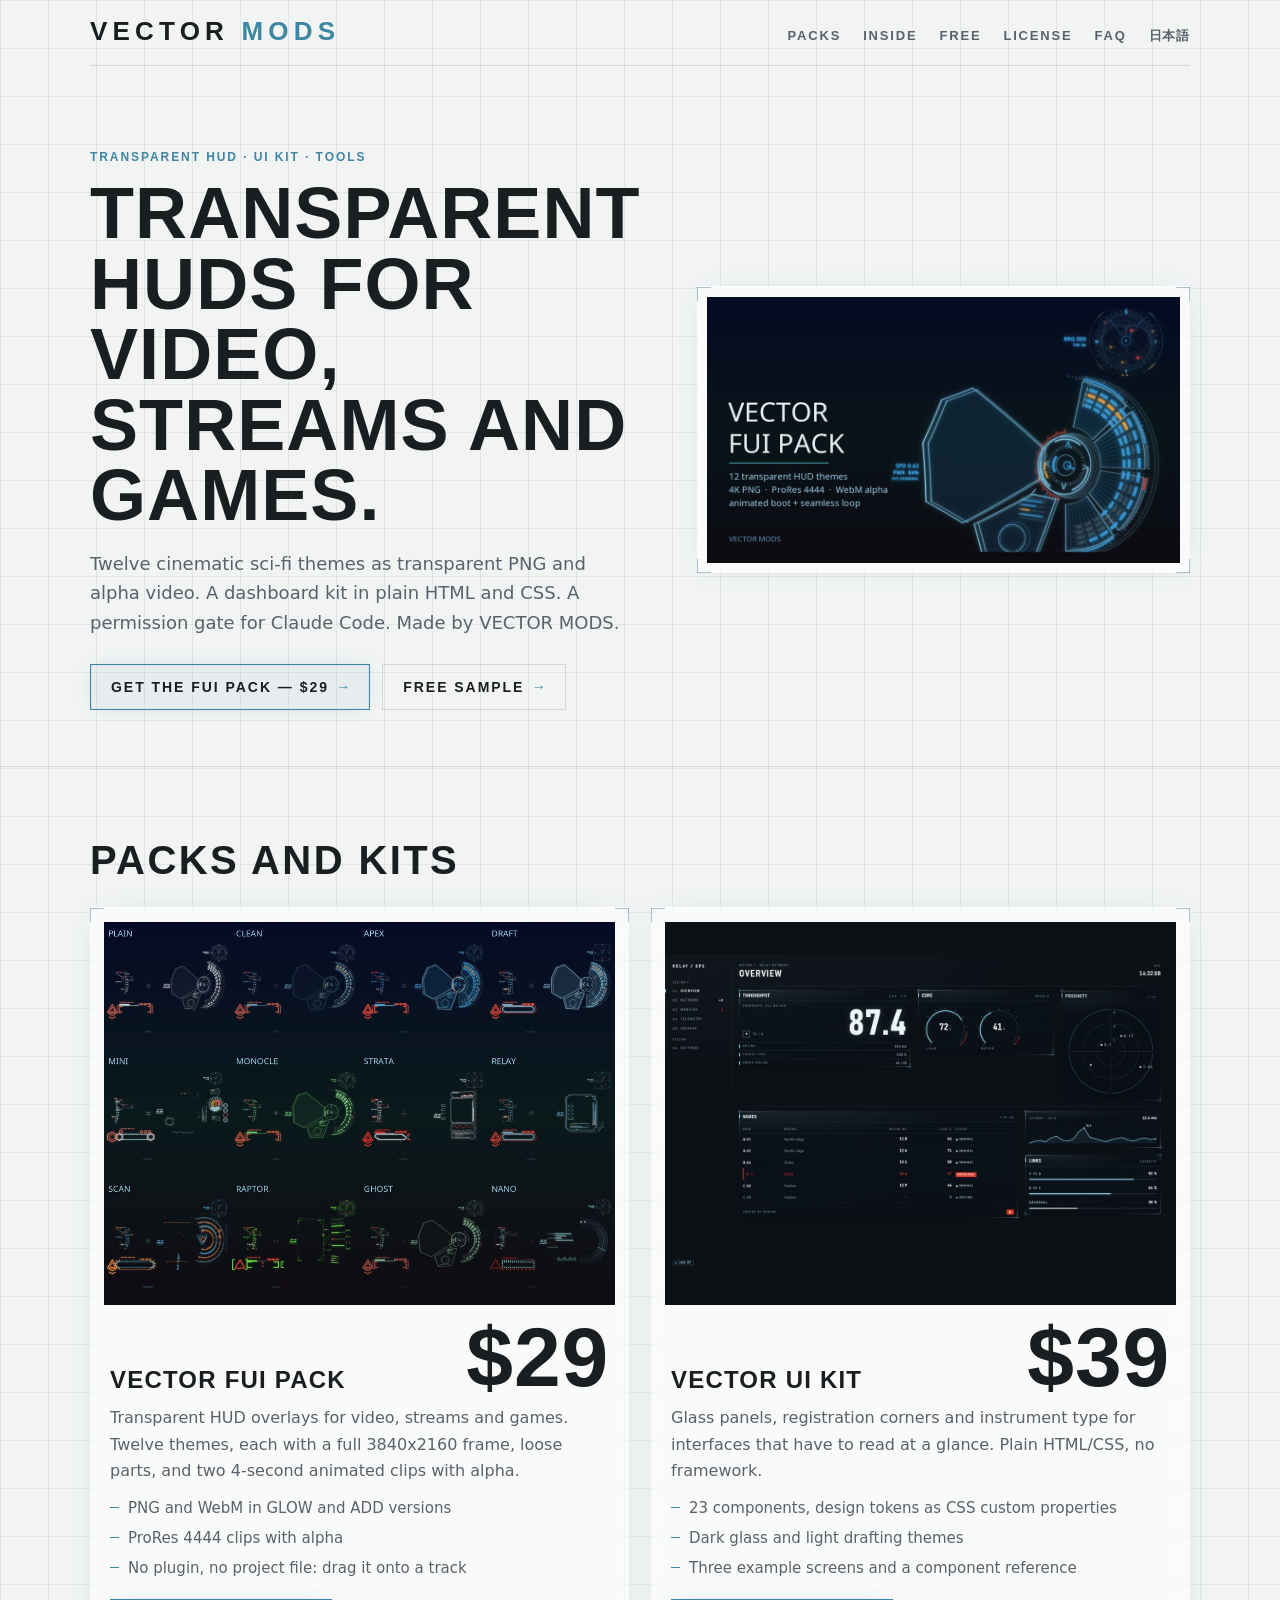
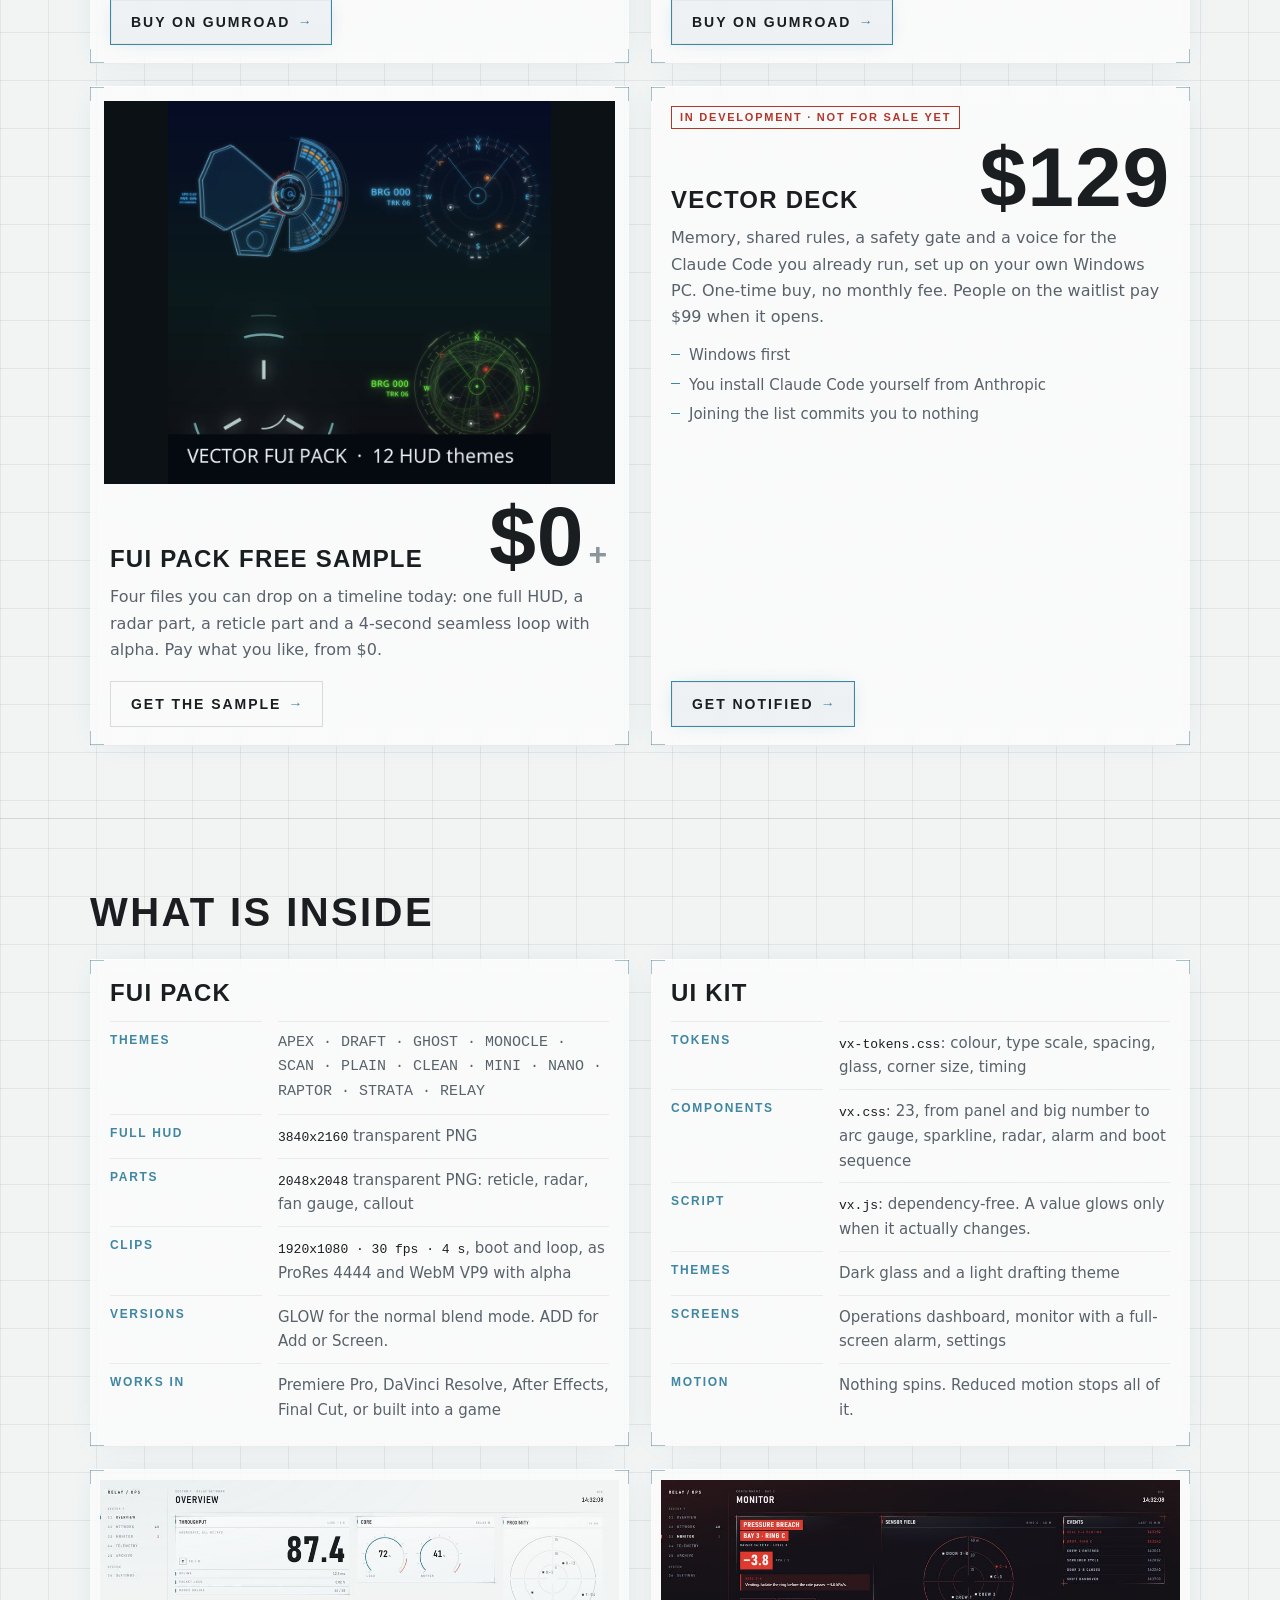
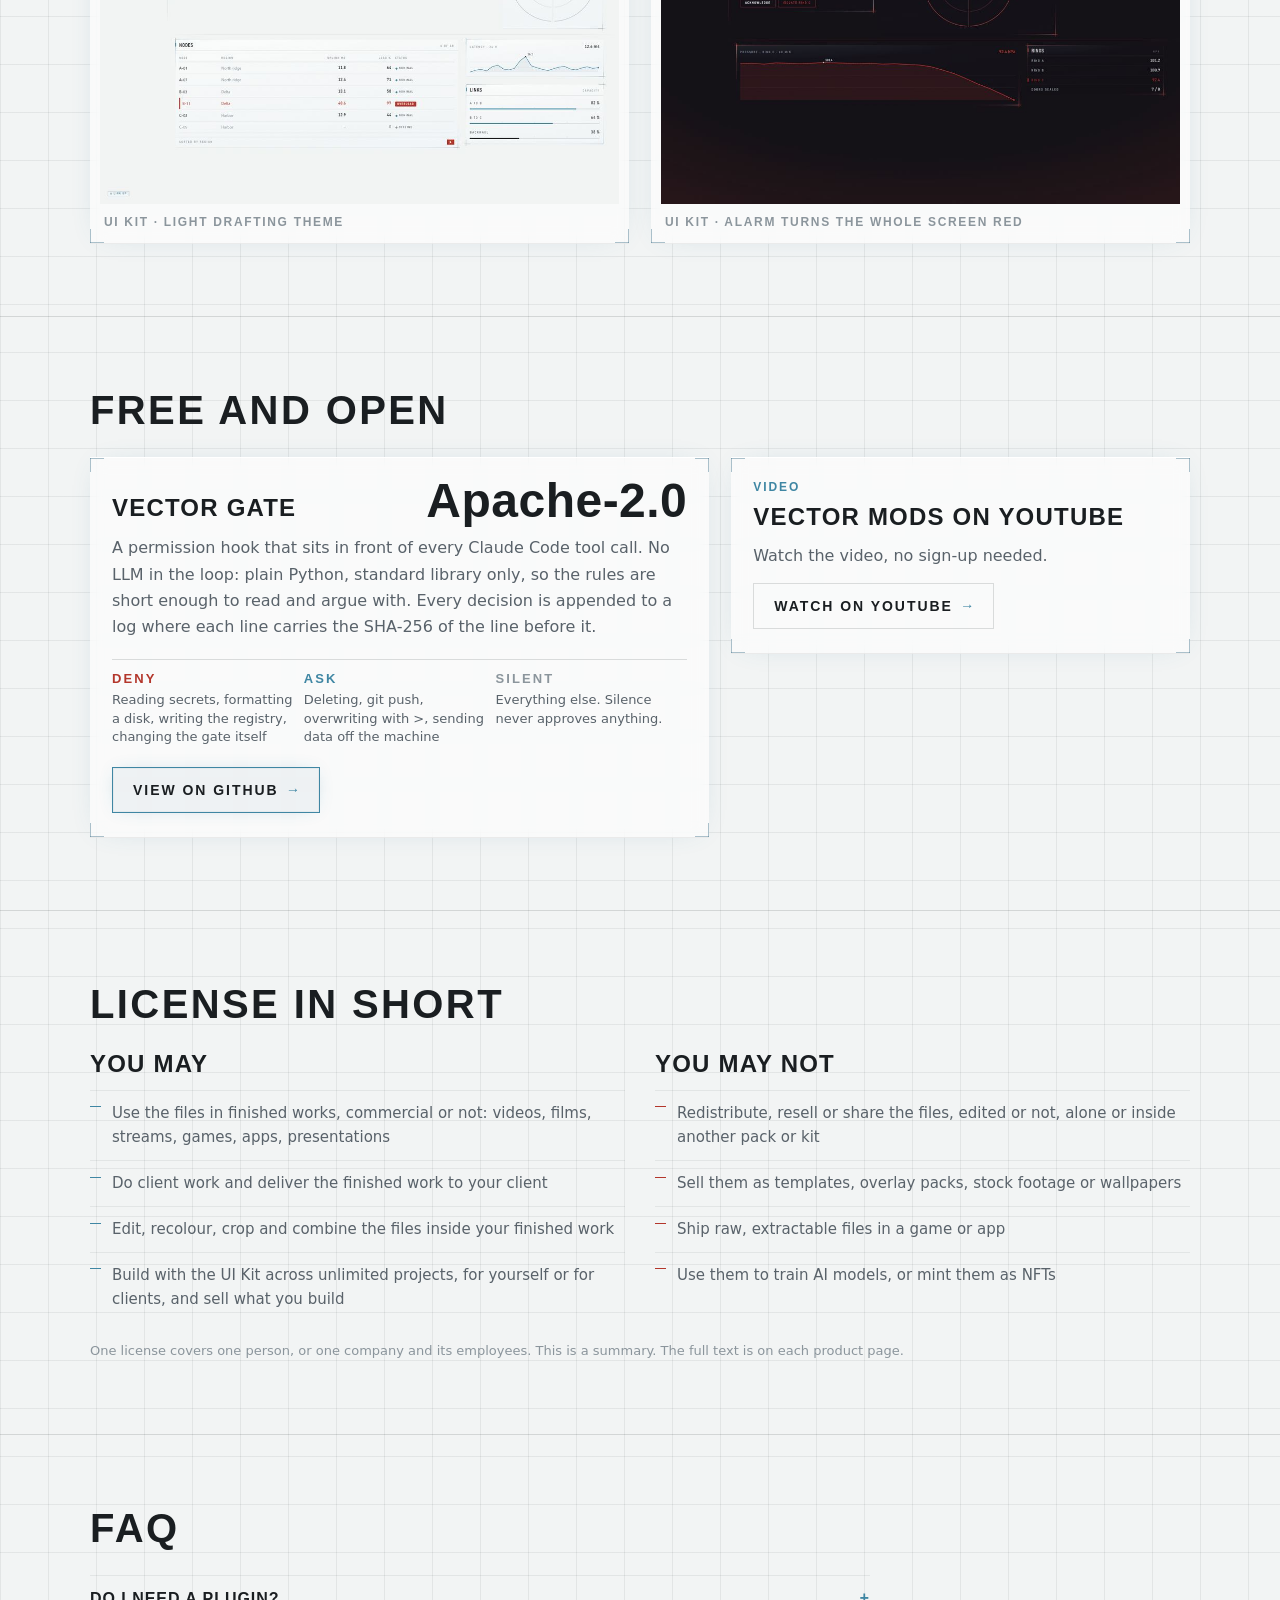
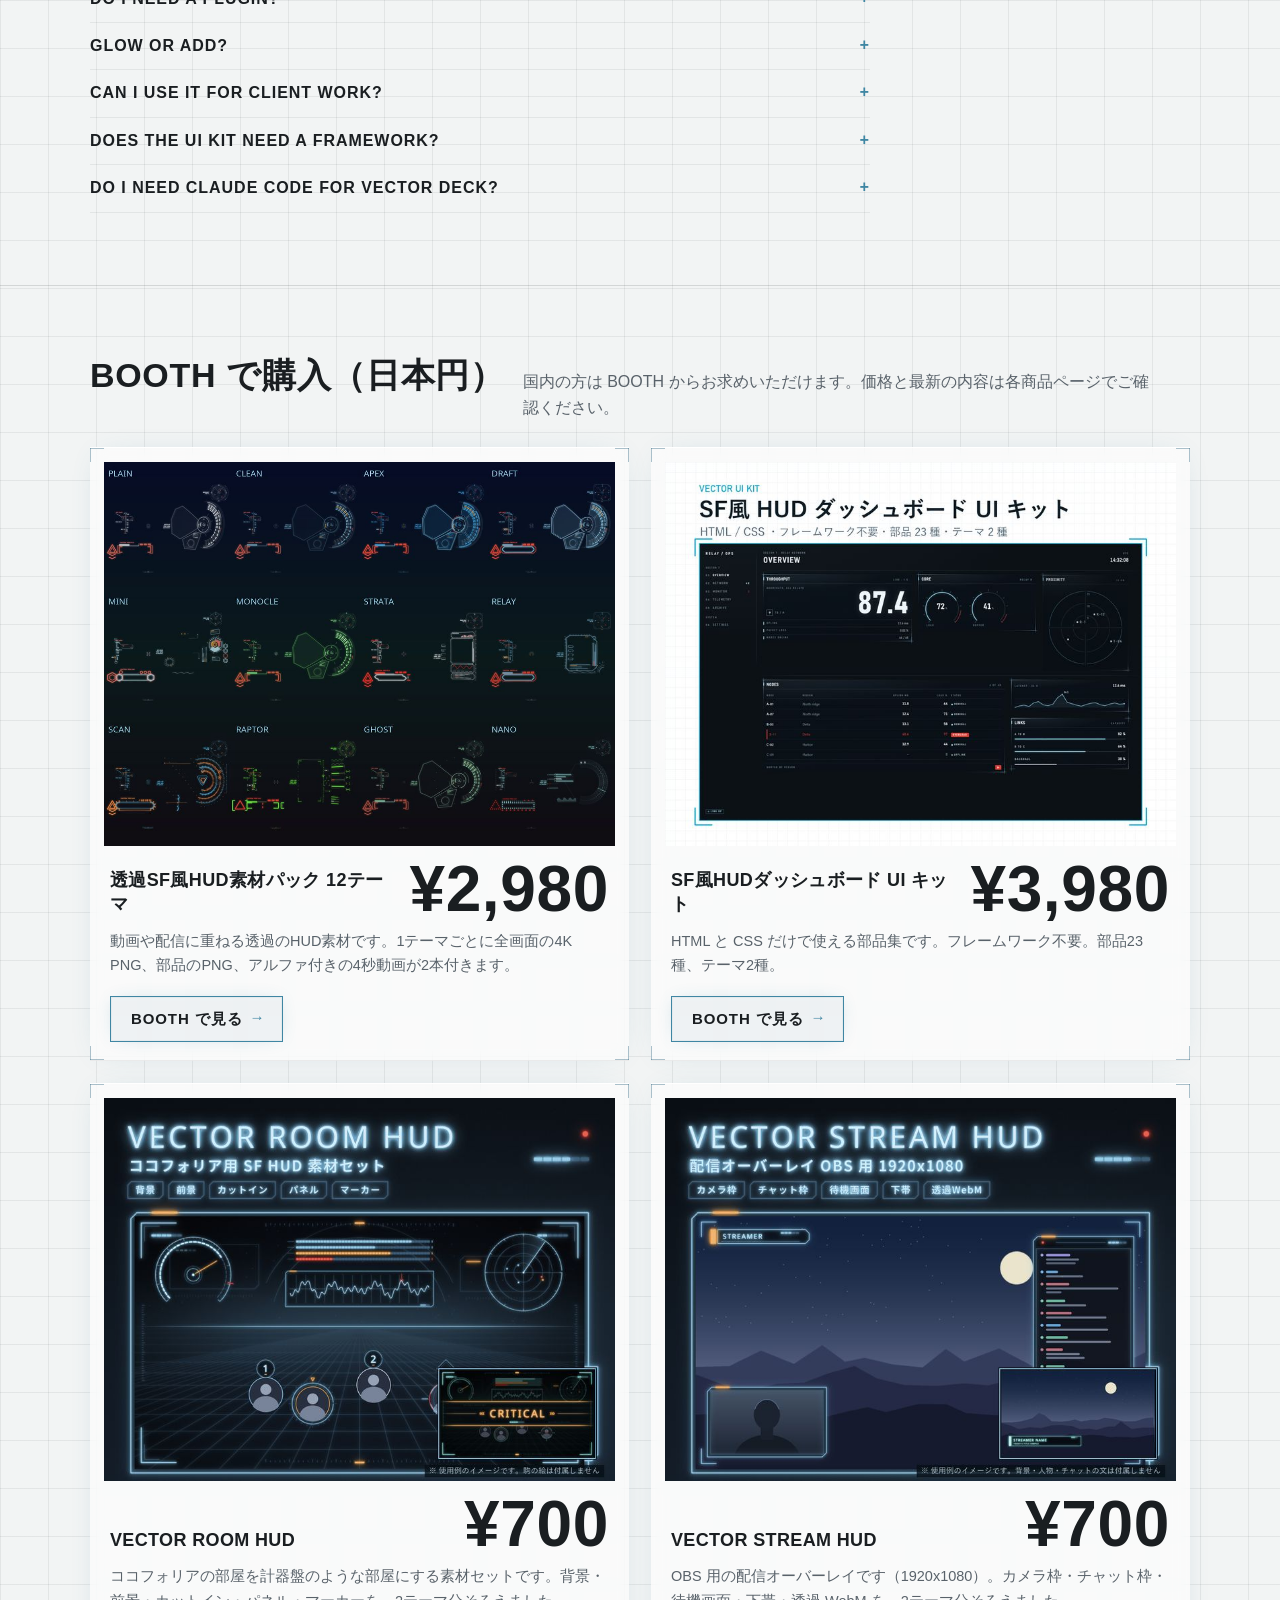
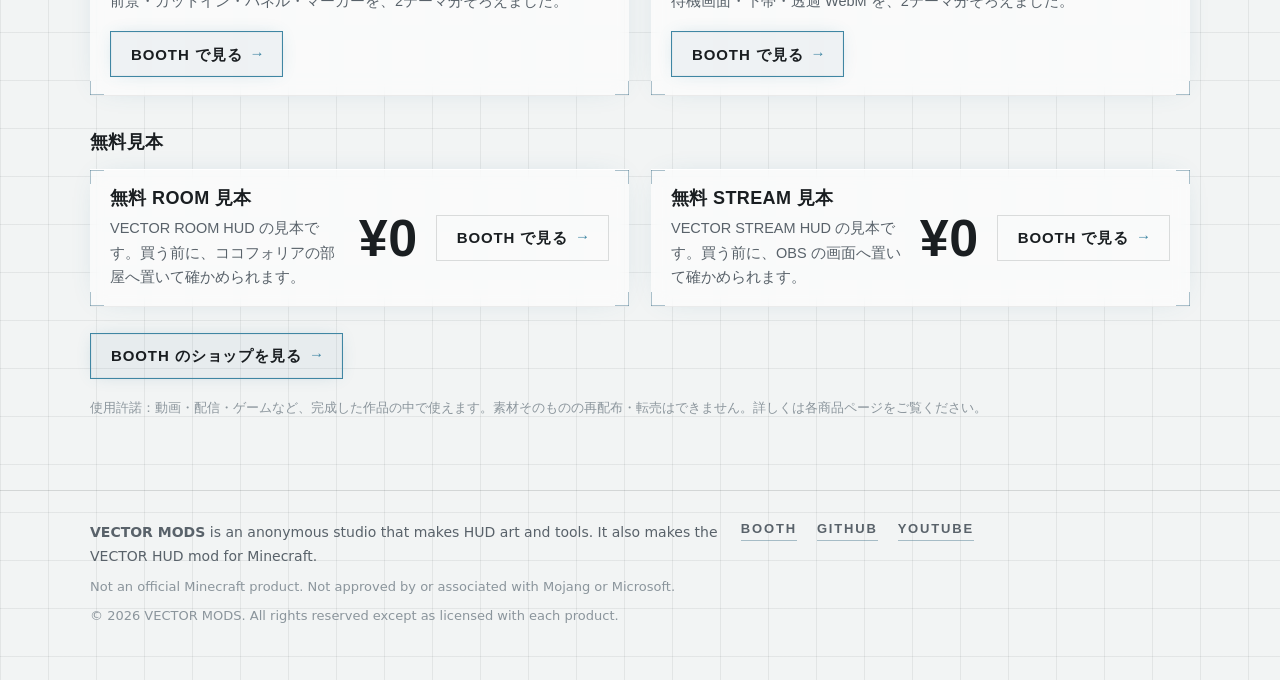
==== index.html @ 30f8699b "VECTOR store page" ====
<!doctype html>
<html lang="en">
<head>
<meta charset="utf-8">
<meta name="viewport" content="width=device-width, initial-scale=1">
<title>VECTOR MODS — Transparent HUD Packs, UI Kit, Claude Code Gate</title>
<meta name="description" content="Transparent sci-fi HUD overlays (4K PNG, alpha video), a plain HTML/CSS UI kit and a free permission gate for Claude Code. By VECTOR MODS.">
<link rel="canonical" href="https://tomnexttech.github.io/vector-store/">
<meta name="robots" content="index,follow,max-image-preview:large">
<meta name="color-scheme" content="light dark">
<meta name="theme-color" content="#f2f4f4" media="(prefers-color-scheme: light)">
<meta name="theme-color" content="#0c1116" media="(prefers-color-scheme: dark)">

<link rel="icon" href="favicon.svg" type="image/svg+xml">
<link rel="icon" href="favicon.ico" sizes="48x48">
<link rel="icon" href="assets/favicon-32.png" type="image/png" sizes="32x32">
<link rel="apple-touch-icon" href="assets/apple-touch-icon.png">

<meta property="og:type" content="website">
<meta property="og:site_name" content="VECTOR MODS">
<meta property="og:title" content="VECTOR MODS — Transparent HUD Packs, UI Kit, Claude Code Gate">
<meta property="og:description" content="12 transparent sci-fi HUD themes, a plain HTML/CSS dashboard kit, and a free permission gate for Claude Code.">
<meta property="og:url" content="https://tomnexttech.github.io/vector-store/">
<meta property="og:image" content="https://tomnexttech.github.io/vector-store/assets/og.jpg">
<meta property="og:image:width" content="1200">
<meta property="og:image:height" content="630">
<meta property="og:image:alt" content="VECTOR FUI Pack cover: a transparent sci-fi HUD in cyan and orange on a dark ground">
<meta property="og:locale" content="en_US">
<meta property="og:locale:alternate" content="ja_JP">
<meta name="twitter:card" content="summary_large_image">
<meta name="twitter:title" content="VECTOR MODS — Transparent HUD Packs, UI Kit, Claude Code Gate">
<meta name="twitter:description" content="12 transparent sci-fi HUD themes, a plain HTML/CSS dashboard kit, and a free permission gate for Claude Code.">
<meta name="twitter:image" content="https://tomnexttech.github.io/vector-store/assets/og.jpg">
<meta name="twitter:image:alt" content="VECTOR FUI Pack cover: a transparent sci-fi HUD in cyan and orange on a dark ground">

<script type="application/ld+json">
{
  "@context": "https://schema.org",
  "@graph": [
    {
      "@type": "Organization",
      "@id": "https://tomnexttech.github.io/vector-store/#org",
      "name": "VECTOR MODS",
      "url": "https://tomnexttech.github.io/vector-store/",
      "logo": "https://tomnexttech.github.io/vector-store/assets/apple-touch-icon.png",
      "sameAs": ["https://vectormods.booth.pm/"]
    },
    {
      "@type": "WebSite",
      "@id": "https://tomnexttech.github.io/vector-store/#site",
      "name": "VECTOR MODS",
      "url": "https://tomnexttech.github.io/vector-store/",
      "inLanguage": ["en", "ja"],
      "publisher": { "@id": "https://tomnexttech.github.io/vector-store/#org" }
    },
    {
      "@type": "Product",
      "@id": "https://tomnexttech.github.io/vector-store/#fui-pack",
      "name": "VECTOR FUI Pack",
      "description": "Transparent HUD overlays for video, streams and games. 12 cinematic sci-fi themes, each with a full 3840x2160 transparent PNG, loose parts, and two 4-second animated clips with alpha (boot and loop).",
      "image": "https://tomnexttech.github.io/vector-store/assets/fui-cover.jpg",
      "brand": { "@type": "Brand", "name": "VECTOR MODS" },
      "offers": [
        {
          "@type": "Offer",
          "url": "https://tomnexttech.gumroad.com/l/vector-fui-pack",
          "price": "29.00",
          "priceCurrency": "USD",
          "availability": "https://schema.org/InStock",
          "seller": { "@id": "https://tomnexttech.github.io/vector-store/#org" }
        },
        {
          "@type": "Offer",
          "url": "https://vectormods.booth.pm/items/9040927",
          "price": "2980",
          "priceCurrency": "JPY",
          "availability": "https://schema.org/InStock",
          "seller": { "@id": "https://tomnexttech.github.io/vector-store/#org" }
        }
      ]
    },
    {
      "@type": "Product",
      "@id": "https://tomnexttech.github.io/vector-store/#ui-kit",
      "name": "VECTOR UI Kit",
      "description": "Sci-fi HUD dashboard components in plain HTML/CSS with no framework: 23 components, dark glass and light drafting themes, three example screens.",
      "image": "https://tomnexttech.github.io/vector-store/assets/uikit-dashboard.jpg",
      "brand": { "@type": "Brand", "name": "VECTOR MODS" },
      "offers": [
        {
          "@type": "Offer",
          "url": "https://tomnexttech.gumroad.com/l/vector-ui-kit",
          "price": "39.00",
          "priceCurrency": "USD",
          "availability": "https://schema.org/InStock",
          "seller": { "@id": "https://tomnexttech.github.io/vector-store/#org" }
        },
        {
          "@type": "Offer",
          "url": "https://vectormods.booth.pm/items/9081901",
          "price": "3980",
          "priceCurrency": "JPY",
          "availability": "https://schema.org/InStock",
          "seller": { "@id": "https://tomnexttech.github.io/vector-store/#org" }
        }
      ]
    },
    {
      "@type": "Product",
      "@id": "https://tomnexttech.github.io/vector-store/#free-sample",
      "name": "VECTOR FUI Pack Free Sample",
      "description": "Four transparent HUD files from the VECTOR FUI Pack that you can drop on a timeline today. Pay what you like, from $0.",
      "image": "https://tomnexttech.github.io/vector-store/assets/fui-sample.jpg",
      "brand": { "@type": "Brand", "name": "VECTOR MODS" },
      "offers": {
        "@type": "Offer",
        "url": "https://tomnexttech.gumroad.com/l/vector-fui-free-sample",
        "price": "0.00",
        "priceCurrency": "USD",
        "availability": "https://schema.org/InStock",
        "seller": { "@id": "https://tomnexttech.github.io/vector-store/#org" }
      }
    },
    {
      "@type": "Product",
      "@id": "https://tomnexttech.github.io/vector-store/#room-hud",
      "name": "VECTOR ROOM HUD",
      "description": "ココフォリア用の SF HUD 素材セット。背景・前景・カットイン・パネル・マーカー、2テーマ。",
      "image": "https://tomnexttech.github.io/vector-store/assets/room-hud.jpg",
      "brand": { "@type": "Brand", "name": "VECTOR MODS" },
      "offers": {
        "@type": "Offer",
        "url": "https://vectormods.booth.pm/items/9082139",
        "price": "700",
        "priceCurrency": "JPY",
        "availability": "https://schema.org/InStock",
        "seller": { "@id": "https://tomnexttech.github.io/vector-store/#org" }
      }
    },
    {
      "@type": "Product",
      "@id": "https://tomnexttech.github.io/vector-store/#stream-hud",
      "name": "VECTOR STREAM HUD",
      "description": "OBS 用の配信オーバーレイ 1920x1080。カメラ枠・チャット枠・待機画面・下帯・透過 WebM、2テーマ。",
      "image": "https://tomnexttech.github.io/vector-store/assets/stream-hud.jpg",
      "brand": { "@type": "Brand", "name": "VECTOR MODS" },
      "offers": {
        "@type": "Offer",
        "url": "https://vectormods.booth.pm/items/9082154",
        "price": "700",
        "priceCurrency": "JPY",
        "availability": "https://schema.org/InStock",
        "seller": { "@id": "https://tomnexttech.github.io/vector-store/#org" }
      }
    },
    {
      "@type": "Product",
      "@id": "https://tomnexttech.github.io/vector-store/#room-hud-free",
      "name": "VECTOR ROOM HUD 無料見本",
      "description": "VECTOR ROOM HUD の無料見本。",
      "image": "https://tomnexttech.github.io/vector-store/assets/ja-room.jpg",
      "brand": { "@type": "Brand", "name": "VECTOR MODS" },
      "offers": {
        "@type": "Offer",
        "url": "https://vectormods.booth.pm/items/9082160",
        "price": "0",
        "priceCurrency": "JPY",
        "availability": "https://schema.org/InStock",
        "seller": { "@id": "https://tomnexttech.github.io/vector-store/#org" }
      }
    },
    {
      "@type": "Product",
      "@id": "https://tomnexttech.github.io/vector-store/#stream-hud-free",
      "name": "VECTOR STREAM HUD 無料見本",
      "description": "VECTOR STREAM HUD の無料見本。",
      "image": "https://tomnexttech.github.io/vector-store/assets/ja-stream.jpg",
      "brand": { "@type": "Brand", "name": "VECTOR MODS" },
      "offers": {
        "@type": "Offer",
        "url": "https://vectormods.booth.pm/items/9082166",
        "price": "0",
        "priceCurrency": "JPY",
        "availability": "https://schema.org/InStock",
        "seller": { "@id": "https://tomnexttech.github.io/vector-store/#org" }
      }
    },
    {
      "@type": "SoftwareSourceCode",
      "@id": "https://tomnexttech.github.io/vector-store/#gate",
      "name": "VECTOR GATE",
      "description": "A PreToolUse permission hook for Claude Code. Denies secrets, asks before deletes, git push and overwrites, and writes every decision to a SHA-256 hash-chained log.",
      "codeRepository": "https://github.com/tomnexttech/vector-gate",
      "programmingLanguage": "Python",
      "license": "Apache-2.0",
      "author": { "@id": "https://tomnexttech.github.io/vector-store/#org" }
    }
  ]
}
</script>

<style>
:root{
  --paper:#f2f4f4; --ink:#1a1e21; --ink-2:#59626a; --ink-3:#8b959c;
  --cy:#3f86a3; --cy-dim:rgba(60,110,135,.42); --cy-soft:rgba(60,110,135,.16); --cy-wash:rgba(60,110,135,.06);
  --red:#b3362b;
  --hair:rgba(26,30,33,.14); --hair-2:rgba(26,30,33,.07);
  --glass:rgba(255,255,255,.58); --glass-lip:rgba(255,255,255,.95);
  --glow:rgba(63,134,163,.30);
  --f-label:"DIN Condensed","Bahnschrift SemiCondensed","Bahnschrift","Roboto Condensed","Arial Narrow",sans-serif;
  --f-body:"DIN Alternate","Bahnschrift","Segoe UI",system-ui,-apple-system,"Helvetica Neue",Arial,sans-serif;
  --f-mono:ui-monospace,"SF Mono","Cascadia Mono",Consolas,monospace;
  --gutter:clamp(16px,4vw,40px);
}
@media (prefers-color-scheme:dark){
  :root{
    --paper:#0c1116; --ink:#eef7fc; --ink-2:#b9cfdb; --ink-3:#7f97a5;
    --cy:#8fd8f2; --cy-dim:rgba(143,216,242,.42); --cy-soft:rgba(143,216,242,.18); --cy-wash:rgba(143,216,242,.07);
    --red:#e0392e;
    --hair:rgba(226,244,252,.13); --hair-2:rgba(226,244,252,.065);
    --glass:rgba(10,18,26,.42); --glass-lip:rgba(226,244,252,.28);
    --glow:rgba(143,216,242,.26);
  }
}
*{box-sizing:border-box}
html{-webkit-text-size-adjust:100%;scroll-behavior:smooth}
body{
  margin:0; background:var(--paper); color:var(--ink);
  font:400 16px/1.65 var(--f-body);
  background-image:
    radial-gradient(900px 480px at 82% -8%, var(--cy-wash), transparent 70%),
    linear-gradient(var(--hair-2) 1px, transparent 1px),
    linear-gradient(90deg, var(--hair-2) 1px, transparent 1px);
  background-size:auto, 48px 48px, 48px 48px;
  overflow-x:hidden;
}
:lang(ja){font-family:"Hiragino Sans","Yu Gothic UI","Meiryo","Noto Sans JP",sans-serif}
img{display:block;max-width:100%;height:auto}
a{color:inherit}
.wrap{width:100%;max-width:1180px;margin:0 auto;padding:0 var(--gutter)}
.label{font:600 12px/1.2 var(--f-label);letter-spacing:.16em;text-transform:uppercase;color:var(--cy)}
.mono{font-family:var(--f-mono)}
:lang(ja) .label{letter-spacing:.08em}

/* registration corners: L-shaped, edges only, nothing boxed */
.plate{
  --c:var(--cy-dim); --s:14px; --w:1px;
  position:relative; background-color:var(--glass);
  background-image:
    linear-gradient(var(--c),var(--c)),linear-gradient(var(--c),var(--c)),
    linear-gradient(var(--c),var(--c)),linear-gradient(var(--c),var(--c)),
    linear-gradient(var(--c),var(--c)),linear-gradient(var(--c),var(--c)),
    linear-gradient(var(--c),var(--c)),linear-gradient(var(--c),var(--c));
  background-position:left top,left top,right top,right top,left bottom,left bottom,right bottom,right bottom;
  background-size:var(--s) var(--w),var(--w) var(--s),var(--s) var(--w),var(--w) var(--s),var(--s) var(--w),var(--w) var(--s),var(--s) var(--w),var(--w) var(--s);
  background-repeat:no-repeat;
  border-top:1px solid var(--glass-lip); border-bottom:1px solid var(--hair-2);
  -webkit-backdrop-filter:blur(8px) saturate(1.2); backdrop-filter:blur(8px) saturate(1.2);
  box-shadow:0 0 28px -14px var(--glow);
}
.plate:hover{--c:var(--cy)}

/* header */
header{padding:18px 0 0}
.bar{display:flex;flex-wrap:wrap;align-items:baseline;justify-content:space-between;gap:10px 28px;padding-bottom:14px;border-bottom:1px solid var(--hair)}
.mark{font:600 26px/1 var(--f-label);letter-spacing:.2em;text-decoration:none}
.mark span{color:var(--cy)}
nav{display:flex;flex-wrap:wrap;gap:6px 22px}
nav a{font:600 13px/1.2 var(--f-label);letter-spacing:.14em;text-transform:uppercase;text-decoration:none;color:var(--ink-2);padding:6px 0;border-bottom:1px solid transparent}
nav a:hover,nav a:focus-visible{color:var(--ink);border-bottom-color:var(--cy)}
nav a:lang(ja){letter-spacing:.06em}

/* hero */
.hero{padding:clamp(36px,7vw,84px) 0 clamp(28px,5vw,56px)}
.hero .grid{display:grid;gap:clamp(28px,5vw,56px);align-items:center}
@media(min-width:900px){.hero .grid{grid-template-columns:1.02fr 1fr}}
h1{margin:14px 0 18px;font:600 clamp(36px,7.4vw,72px)/.98 var(--f-label);letter-spacing:.015em;text-transform:uppercase}
.lede{margin:0 0 26px;max-width:34em;color:var(--ink-2);font-size:clamp(16px,2.1vw,18px)}
.cta{display:flex;flex-wrap:wrap;gap:12px}
.btn{
  display:inline-flex;align-items:center;gap:10px;min-height:46px;padding:10px 20px;
  font:600 14px/1 var(--f-label);letter-spacing:.14em;text-transform:uppercase;text-decoration:none;
  color:var(--ink);border:1px solid var(--hair);background:transparent;
  transition:border-color .15s,box-shadow .15s,background .15s;
}
.btn:hover,.btn:focus-visible{border-color:var(--cy);background:var(--cy-wash)}
.btn.pri{border-color:var(--cy);box-shadow:0 0 18px -6px var(--glow),inset 0 0 0 1px var(--cy-wash);background:var(--cy-wash)}
.btn.pri:hover,.btn.pri:focus-visible{background:var(--cy-soft)}
.btn:lang(ja){letter-spacing:.06em;font-size:15px}
.btn .arr{font-family:var(--f-mono);color:var(--cy)}
.hero figure{margin:0;padding:10px}
.hero figure img{width:100%;aspect-ratio:16/9;object-fit:cover}

/* sections */
section{padding:clamp(34px,6vw,72px) 0;border-top:1px solid var(--hair)}
.sh{display:flex;flex-wrap:wrap;align-items:baseline;gap:6px 18px;margin-bottom:26px}
h2{margin:0;font:600 clamp(26px,4.6vw,40px)/1.05 var(--f-label);letter-spacing:.06em;text-transform:uppercase}
h2:lang(ja){font-family:"Hiragino Sans","Yu Gothic UI","Meiryo",sans-serif;letter-spacing:.02em;text-transform:none;font-size:clamp(24px,4.2vw,34px)}
.sh p{margin:0;color:var(--ink-2);max-width:40em}
h3{margin:0;font:600 24px/1.1 var(--f-label);letter-spacing:.05em;text-transform:uppercase}
h3:lang(ja){font-family:"Hiragino Sans","Yu Gothic UI","Meiryo",sans-serif;font-size:18px;letter-spacing:.02em;text-transform:none;line-height:1.35}

/* product cards */
.cards{display:grid;gap:22px}
@media(min-width:800px){.cards{grid-template-columns:1fr 1fr}.cards .span2{grid-column:1/-1}}
.card{display:flex;flex-direction:column;gap:14px;padding:14px 14px 18px}
.card .shot{aspect-ratio:4/3;overflow:hidden;background:#0c1116}
.card .shot img{width:100%;height:100%;object-fit:contain}
.card .body{display:flex;flex-direction:column;gap:12px;padding:2px 6px 0;flex:1}
.card .top{display:flex;justify-content:space-between;align-items:flex-end;gap:12px}
.num{font:600 clamp(54px,8vw,84px)/.86 var(--f-label);letter-spacing:.01em;color:var(--ink)}
.num small{font-size:.38em;letter-spacing:.06em;color:var(--ink-3);margin-left:4px}
.card p{margin:0;color:var(--ink-2)}
.card ul{margin:0;padding:0;list-style:none;display:grid;gap:5px;color:var(--ink-2);font-size:15px}
.card li{padding-left:18px;position:relative}
.card li::before{content:"";position:absolute;left:0;top:.72em;width:9px;height:1px;background:var(--cy)}
.card .push{margin-top:auto;padding-top:6px}
.tag{display:inline-block;font:600 11px/1 var(--f-label);letter-spacing:.16em;text-transform:uppercase;padding:5px 8px;border:1px solid var(--cy-dim);color:var(--cy)}
.tag.warn{border-color:var(--red);color:var(--red)}
.meta{font:500 11px/1.4 var(--f-mono);letter-spacing:.06em;color:var(--ink-3);text-transform:uppercase}

/* spec lists */
.specs{display:grid;gap:22px}
@media(min-width:800px){.specs{grid-template-columns:1fr 1fr}}
.spec{padding:20px 20px 14px}
dl{margin:14px 0 0;display:grid;grid-template-columns:minmax(0,9.5em) minmax(0,1fr);gap:0 16px}
dt,dd{margin:0;padding:9px 0;border-top:1px solid var(--hair-2)}
dt{font:600 12px/1.5 var(--f-label);letter-spacing:.14em;text-transform:uppercase;color:var(--cy)}
dd{font-size:15px;color:var(--ink-2);overflow-wrap:anywhere}
dd .mono{font-size:13px;color:var(--ink)}
@media(max-width:520px){dl{grid-template-columns:1fr}dt{padding-bottom:0;border-top:1px solid var(--hair-2)}dd{border-top:0;padding-top:2px}}
.gallery{display:grid;gap:22px;margin-top:22px}
@media(min-width:800px){.gallery{grid-template-columns:1fr 1fr}}
.gallery figure{margin:0;padding:10px}
.gallery figcaption{padding:10px 4px 2px;font:600 12px/1.4 var(--f-label);letter-spacing:.14em;text-transform:uppercase;color:var(--ink-3)}

/* free & open */
.gate{display:grid;gap:22px}
@media(min-width:900px){.gate{grid-template-columns:1.35fr 1fr}}
.gate .plate{padding:22px 22px 24px;display:flex;flex-direction:column;gap:14px}
.gate .plate.side{align-self:start}
.three{display:grid;grid-template-columns:repeat(3,1fr);gap:0;border-top:1px solid var(--hair);margin-top:4px}
.three div{padding:12px 10px 0 0}
.three b{display:block;font:600 13px/1 var(--f-label);letter-spacing:.16em;text-transform:uppercase}
.three .d{color:var(--red)}
.three .a{color:var(--cy)}
.three .s{color:var(--ink-3)}
.three span{display:block;margin-top:6px;font-size:13px;line-height:1.45;color:var(--ink-2)}
@media(max-width:520px){.three{grid-template-columns:1fr}.three div{padding:12px 0 8px;border-bottom:1px solid var(--hair-2)}}

/* license & faq */
.cols{display:grid;gap:30px}
@media(min-width:900px){.cols{grid-template-columns:1fr 1fr}}
.rules{margin:0;padding:0;list-style:none;display:grid;gap:0}
.rules li{padding:10px 0 10px 22px;border-top:1px solid var(--hair-2);position:relative;color:var(--ink-2);font-size:15px}
.rules li::before{content:"";position:absolute;left:0;top:1.05em;width:11px;height:1px;background:var(--cy)}
.rules li.no::before{background:var(--red)}
details{border-top:1px solid var(--hair-2);padding:12px 0}
details:last-of-type{border-bottom:1px solid var(--hair-2)}
summary{cursor:pointer;font:600 16px/1.4 var(--f-label);letter-spacing:.06em;text-transform:uppercase;list-style:none;display:flex;justify-content:space-between;gap:14px}
summary::-webkit-details-marker{display:none}
summary::after{content:"+";font-family:var(--f-mono);color:var(--cy)}
details[open] summary::after{content:"\2212"}
details p{margin:10px 0 0;color:var(--ink-2);font-size:15px}
.cols h3{margin-bottom:12px}

/* japanese */
#ja .cards{grid-template-columns:1fr}
@media(min-width:700px){#ja .cards{grid-template-columns:1fr 1fr}}
#ja .sub{margin:34px 0 14px}
#ja .free{display:flex;flex-direction:row;flex-wrap:wrap;align-items:center;justify-content:space-between;gap:12px 18px;padding:16px 20px}
#ja .free .txt{flex:1 1 220px;min-width:0}
#ja .free .txt p{margin:6px 0 0}
#ja .free .num{font-size:clamp(38px,5vw,52px)}
#ja .num{font-size:clamp(44px,6vw,64px)}
#ja .card p,#ja .card li{font-size:14.5px;line-height:1.7}

/* footer */
footer{border-top:1px solid var(--hair);padding:30px 0 46px;color:var(--ink-2);font-size:14px}
footer .row{display:grid;gap:22px}
@media(min-width:800px){footer .row{grid-template-columns:1.4fr 1fr}}
footer p{margin:0 0 8px}
footer .links{display:flex;flex-wrap:wrap;gap:8px 20px;align-items:flex-start;align-content:flex-start}
footer .links a{font:600 13px/1.2 var(--f-label);letter-spacing:.14em;text-transform:uppercase;text-decoration:none;border-bottom:1px solid var(--cy-dim);padding-bottom:3px}
.fine{color:var(--ink-3);font-size:13px}
a:focus-visible,summary:focus-visible{outline:2px solid var(--cy);outline-offset:3px}
@media (prefers-reduced-motion:reduce){html{scroll-behavior:auto}*{transition:none!important}}
</style>
</head>
<body>

<header>
  <div class="wrap">
    <div class="bar">
      <a class="mark" href="#top" id="top">VECTOR <span>MODS</span></a>
      <nav aria-label="Sections">
        <a href="#packs">Packs</a>
        <a href="#inside">Inside</a>
        <a href="#free">Free</a>
        <a href="#license">License</a>
        <a href="#faq">FAQ</a>
        <a href="#ja" lang="ja" hreflang="ja">日本語</a>
      </nav>
    </div>
  </div>
</header>

<main>
<div class="hero">
  <div class="wrap grid">
    <div>
      <div class="label">Transparent HUD · UI kit · Tools</div>
      <h1>Transparent HUDs for video, streams and games.</h1>
      <p class="lede">Twelve cinematic sci-fi themes as transparent PNG and alpha video. A dashboard kit in plain HTML and CSS. A permission gate for Claude Code. Made by VECTOR MODS.</p>
      <div class="cta">
        <a class="btn pri" href="https://tomnexttech.gumroad.com/l/vector-fui-pack" rel="noopener">Get the FUI Pack — $29 <span class="arr">→</span></a>
        <a class="btn" href="https://tomnexttech.gumroad.com/l/vector-fui-free-sample" rel="noopener">Free sample <span class="arr">→</span></a>
      </div>
    </div>
    <figure class="plate">
      <img src="assets/fui-cover.jpg" width="1000" height="562" fetchpriority="high" alt="VECTOR FUI Pack cover: a transparent sci-fi HUD with a fan gauge and radar in cyan and orange on a dark ground">
    </figure>
  </div>
</div>

<section id="packs">
  <div class="wrap">
    <div class="sh"><h2>Packs and kits</h2></div>
    <div class="cards">

      <article class="plate card">
        <div class="shot"><img src="assets/fui-themes.jpg" width="1000" height="750" loading="lazy" alt="The 12 FUI Pack themes side by side: Plain, Clean, Apex, Draft, Mini, Monocle, Strata, Relay, Scan, Raptor, Ghost, Nano"></div>
        <div class="body">
          <div class="top"><h3>VECTOR FUI Pack</h3><div class="num">$29</div></div>
          <p>Transparent HUD overlays for video, streams and games. Twelve themes, each with a full 3840x2160 frame, loose parts, and two 4-second animated clips with alpha.</p>
          <ul>
            <li>PNG and WebM in GLOW and ADD versions</li>
            <li>ProRes 4444 clips with alpha</li>
            <li>No plugin, no project file: drag it onto a track</li>
          </ul>
          <div class="push"><a class="btn pri" href="https://tomnexttech.gumroad.com/l/vector-fui-pack" rel="noopener">Buy on Gumroad <span class="arr">→</span></a></div>
        </div>
      </article>

      <article class="plate card">
        <div class="shot"><img src="assets/uikit-dashboard.jpg" width="1200" height="750" loading="lazy" alt="VECTOR UI Kit operations dashboard on dark glass: one large number, two arc gauges, a radar and a table"></div>
        <div class="body">
          <div class="top"><h3>VECTOR UI Kit</h3><div class="num">$39</div></div>
          <p>Glass panels, registration corners and instrument type for interfaces that have to read at a glance. Plain HTML/CSS, no framework.</p>
          <ul>
            <li>23 components, design tokens as CSS custom properties</li>
            <li>Dark glass and light drafting themes</li>
            <li>Three example screens and a component reference</li>
          </ul>
          <div class="push"><a class="btn pri" href="https://tomnexttech.gumroad.com/l/vector-ui-kit" rel="noopener">Buy on Gumroad <span class="arr">→</span></a></div>
        </div>
      </article>

      <article class="plate card" id="free">
        <div class="shot sq"><img src="assets/fui-sample.jpg" width="900" height="900" loading="lazy" alt="VECTOR FUI Pack free sample: a transparent HUD with radar parts over a dark ground"></div>
        <div class="body">
          <div class="top"><h3>FUI Pack Free Sample</h3><div class="num">$0<small>+</small></div></div>
          <p>Four files you can drop on a timeline today: one full HUD, a radar part, a reticle part and a 4-second seamless loop with alpha. Pay what you like, from $0.</p>
          <div class="push"><a class="btn" href="https://tomnexttech.gumroad.com/l/vector-fui-free-sample" rel="noopener">Get the sample <span class="arr">→</span></a></div>
        </div>
      </article>

      <article class="plate card">
        <div class="body">
          <div><span class="tag warn">In development · Not for sale yet</span></div>
          <div class="top"><h3>VECTOR DECK</h3><div class="num">$129</div></div>
          <p>Memory, shared rules, a safety gate and a voice for the Claude Code you already run, set up on your own Windows PC. One-time buy, no monthly fee. People on the waitlist pay $99 when it opens.</p>
          <ul>
            <li>Windows first</li>
            <li>You install Claude Code yourself from Anthropic</li>
            <li>Joining the list commits you to nothing</li>
          </ul>
          <div class="push"><a class="btn pri" href="https://tomnexttech.gumroad.com/l/qkjyi" rel="noopener">Get notified <span class="arr">→</span></a></div>
        </div>
      </article>

    </div>
  </div>
</section>

<section id="inside">
  <div class="wrap">
    <div class="sh"><h2>What is inside</h2></div>
    <div class="specs">
      <div class="plate spec">
        <h3>FUI Pack</h3>
        <dl>
          <dt>Themes</dt><dd class="mono">APEX · DRAFT · GHOST · MONOCLE · SCAN · PLAIN · CLEAN · MINI · NANO · RAPTOR · STRATA · RELAY</dd>
          <dt>Full HUD</dt><dd><span class="mono">3840x2160</span> transparent PNG</dd>
          <dt>Parts</dt><dd><span class="mono">2048x2048</span> transparent PNG: reticle, radar, fan gauge, callout</dd>
          <dt>Clips</dt><dd><span class="mono">1920x1080 · 30 fps · 4 s</span>, boot and loop, as ProRes 4444 and WebM VP9 with alpha</dd>
          <dt>Versions</dt><dd>GLOW for the normal blend mode. ADD for Add or Screen.</dd>
          <dt>Works in</dt><dd>Premiere Pro, DaVinci Resolve, After Effects, Final Cut, or built into a game</dd>
        </dl>
      </div>
      <div class="plate spec">
        <h3>UI Kit</h3>
        <dl>
          <dt>Tokens</dt><dd><span class="mono">vx-tokens.css</span>: colour, type scale, spacing, glass, corner size, timing</dd>
          <dt>Components</dt><dd><span class="mono">vx.css</span>: 23, from panel and big number to arc gauge, sparkline, radar, alarm and boot sequence</dd>
          <dt>Script</dt><dd><span class="mono">vx.js</span>: dependency-free. A value glows only when it actually changes.</dd>
          <dt>Themes</dt><dd>Dark glass and a light drafting theme</dd>
          <dt>Screens</dt><dd>Operations dashboard, monitor with a full-screen alarm, settings</dd>
          <dt>Motion</dt><dd>Nothing spins. Reduced motion stops all of it.</dd>
        </dl>
      </div>
    </div>
    <div class="gallery">
      <figure class="plate"><img src="assets/uikit-light.jpg" width="1000" height="625" loading="lazy" alt="VECTOR UI Kit dashboard in the light drafting theme"><figcaption>UI Kit · light drafting theme</figcaption></figure>
      <figure class="plate"><img src="assets/uikit-monitor.jpg" width="1000" height="625" loading="lazy" alt="VECTOR UI Kit monitor screen where the whole screen has turned red for an alarm"><figcaption>UI Kit · alarm turns the whole screen red</figcaption></figure>
    </div>
  </div>
</section>

<section id="open">
  <div class="wrap">
    <div class="sh"><h2>Free and open</h2></div>
    <div class="gate">
      <div class="plate">
        <div class="top" style="display:flex;justify-content:space-between;align-items:flex-end;gap:12px"><h3>VECTOR GATE</h3><div class="num" style="font-size:clamp(34px,5vw,48px)">Apache-2.0</div></div>
        <p style="margin:0;color:var(--ink-2)">A permission hook that sits in front of every Claude Code tool call. No LLM in the loop: plain Python, standard library only, so the rules are short enough to read and argue with. Every decision is appended to a log where each line carries the SHA-256 of the line before it.</p>
        <div class="three">
          <div class="d"><b>Deny</b><span>Reading secrets, formatting a disk, writing the registry, changing the gate itself</span></div>
          <div class="a"><b>Ask</b><span>Deleting, git push, overwriting with &gt;, sending data off the machine</span></div>
          <div class="s"><b>Silent</b><span>Everything else. Silence never approves anything.</span></div>
        </div>
        <div class="cta" style="margin-top:6px"><a class="btn pri" href="https://github.com/tomnexttech/vector-gate" rel="noopener">View on GitHub <span class="arr">→</span></a></div>
      </div>
      <div class="plate side">
        <div>
          <div class="label">Video</div>
          <h3 style="margin-top:10px">VECTOR MODS on YouTube</h3>
          <p style="margin:12px 0 0;color:var(--ink-2)">Watch the video, no sign-up needed.</p>
        </div>
        <div class="cta"><a class="btn" href="https://youtu.be/TIPVX3ZOXBI" rel="noopener">Watch on YouTube <span class="arr">→</span></a></div>
      </div>
    </div>
  </div>
</section>

<section id="license">
  <div class="wrap">
    <div class="sh"><h2>License in short</h2></div>
    <div class="cols">
      <div>
        <h3>You may</h3>
        <ul class="rules">
          <li>Use the files in finished works, commercial or not: videos, films, streams, games, apps, presentations</li>
          <li>Do client work and deliver the finished work to your client</li>
          <li>Edit, recolour, crop and combine the files inside your finished work</li>
          <li>Build with the UI Kit across unlimited projects, for yourself or for clients, and sell what you build</li>
        </ul>
      </div>
      <div>
        <h3>You may not</h3>
        <ul class="rules">
          <li class="no">Redistribute, resell or share the files, edited or not, alone or inside another pack or kit</li>
          <li class="no">Sell them as templates, overlay packs, stock footage or wallpapers</li>
          <li class="no">Ship raw, extractable files in a game or app</li>
          <li class="no">Use them to train AI models, or mint them as NFTs</li>
        </ul>
      </div>
    </div>
    <p class="fine" style="margin:18px 0 0">One license covers one person, or one company and its employees. This is a summary. The full text is on each product page.</p>
  </div>
</section>

<section id="faq">
  <div class="wrap">
    <div class="sh"><h2>FAQ</h2></div>
    <div style="max-width:780px">
      <details><summary>Do I need a plugin?</summary><p>No. Drag a PNG or a clip onto a track above your footage. There is no project file and no plugin, and the FUI Pack is not an After Effects template.</p></details>
      <details><summary>GLOW or ADD?</summary><p>Use GLOW with the normal blend mode. Use ADD with Add or Screen. For an intro, put boot first and loop right after it.</p></details>
      <details><summary>Can I use it for client work?</summary><p>Yes. You may deliver the finished work to your client. If your client needs the source files themselves, the client buys their own license.</p></details>
      <details><summary>Does the UI Kit need a framework?</summary><p>No. It is plain HTML, CSS and a small dependency-free script. No fonts are bundled. It uses Bahnschrift or DIN where available and falls back to system-ui.</p></details>
      <details><summary>Do I need Claude Code for VECTOR DECK?</summary><p>Yes. You install Claude Code yourself, from Anthropic. VECTOR DECK does not sell or bundle it, and it is not for sale yet.</p></details>
    </div>
  </div>
</section>

<section id="ja" lang="ja">
  <div class="wrap">
    <div class="sh"><h2>BOOTH で購入（日本円）</h2><p>国内の方は BOOTH からお求めいただけます。価格と最新の内容は各商品ページでご確認ください。</p></div>
    <div class="cards">

      <article class="plate card">
        <div class="shot"><img src="assets/fui-themes.jpg" width="1000" height="750" loading="lazy" alt="FUI パックの12テーマ一覧"></div>
        <div class="body">
          <div class="top"><h3>透過SF風HUD素材パック 12テーマ</h3><div class="num">¥2,980</div></div>
          <p>動画や配信に重ねる透過のHUD素材です。1テーマごとに全画面の4K PNG、部品のPNG、アルファ付きの4秒動画が2本付きます。</p>
          <div class="push"><a class="btn pri" href="https://vectormods.booth.pm/items/9040927" rel="noopener">BOOTH で見る <span class="arr">→</span></a></div>
        </div>
      </article>

      <article class="plate card">
        <div class="shot"><img src="assets/ja-uikit.jpg" width="760" height="570" loading="lazy" alt="SF風HUDダッシュボード UI キットの表紙"></div>
        <div class="body">
          <div class="top"><h3>SF風HUDダッシュボード UI キット</h3><div class="num">¥3,980</div></div>
          <p>HTML と CSS だけで使える部品集です。フレームワーク不要。部品23種、テーマ2種。</p>
          <div class="push"><a class="btn pri" href="https://vectormods.booth.pm/items/9081901" rel="noopener">BOOTH で見る <span class="arr">→</span></a></div>
        </div>
      </article>

      <article class="plate card">
        <div class="shot"><img src="assets/ja-room.jpg" width="760" height="570" loading="lazy" alt="VECTOR ROOM HUD のココフォリア用素材の見本"></div>
        <div class="body">
          <div class="top"><h3>VECTOR ROOM HUD</h3><div class="num">¥700</div></div>
          <p>ココフォリアの部屋を計器盤のような部屋にする素材セットです。背景・前景・カットイン・パネル・マーカーを、2テーマ分そろえました。</p>
          <div class="push"><a class="btn pri" href="https://vectormods.booth.pm/items/9082139" rel="noopener">BOOTH で見る <span class="arr">→</span></a></div>
        </div>
      </article>

      <article class="plate card">
        <div class="shot"><img src="assets/ja-stream.jpg" width="760" height="570" loading="lazy" alt="VECTOR STREAM HUD の OBS 配信オーバーレイの見本"></div>
        <div class="body">
          <div class="top"><h3>VECTOR STREAM HUD</h3><div class="num">¥700</div></div>
          <p>OBS 用の配信オーバーレイです（1920x1080）。カメラ枠・チャット枠・待機画面・下帯・透過 WebM を、2テーマ分そろえました。</p>
          <div class="push"><a class="btn pri" href="https://vectormods.booth.pm/items/9082154" rel="noopener">BOOTH で見る <span class="arr">→</span></a></div>
        </div>
      </article>

    </div>
    <h3 class="sub">無料見本</h3>
    <div class="cards">
      <article class="plate card free">
        <div class="txt"><h3>無料 ROOM 見本</h3><p>VECTOR ROOM HUD の見本です。買う前に、ココフォリアの部屋へ置いて確かめられます。</p></div>
        <div class="num">¥0</div>
        <a class="btn" href="https://vectormods.booth.pm/items/9082160" rel="noopener">BOOTH で見る <span class="arr">→</span></a>
      </article>
      <article class="plate card free">
        <div class="txt"><h3>無料 STREAM 見本</h3><p>VECTOR STREAM HUD の見本です。買う前に、OBS の画面へ置いて確かめられます。</p></div>
        <div class="num">¥0</div>
        <a class="btn" href="https://vectormods.booth.pm/items/9082166" rel="noopener">BOOTH で見る <span class="arr">→</span></a>
      </article>
    </div>
    <div class="cta" style="margin-top:26px"><a class="btn pri" href="https://vectormods.booth.pm/" rel="noopener">BOOTH のショップを見る <span class="arr">→</span></a></div>
    <p class="fine" style="margin:18px 0 0">使用許諾：動画・配信・ゲームなど、完成した作品の中で使えます。素材そのものの再配布・転売はできません。詳しくは各商品ページをご覧ください。</p>
  </div>
</section>
</main>

<footer>
  <div class="wrap">
    <div class="row">
      <div>
        <p><strong>VECTOR MODS</strong> is an anonymous studio that makes HUD art and tools. It also makes the VECTOR HUD mod for Minecraft.</p>
        <p class="fine">Not an official Minecraft product. Not approved by or associated with Mojang or Microsoft.</p>
        <p class="fine">© 2026 VECTOR MODS. All rights reserved except as licensed with each product.</p>
      </div>
      <div class="links">
        <a href="https://vectormods.booth.pm/" rel="noopener">BOOTH</a>
        <a href="https://github.com/tomnexttech/vector-gate" rel="noopener">GitHub</a>
        <a href="https://youtu.be/TIPVX3ZOXBI" rel="noopener">YouTube</a>
      </div>
    </div>
  </div>
</footer>

</body>
</html>
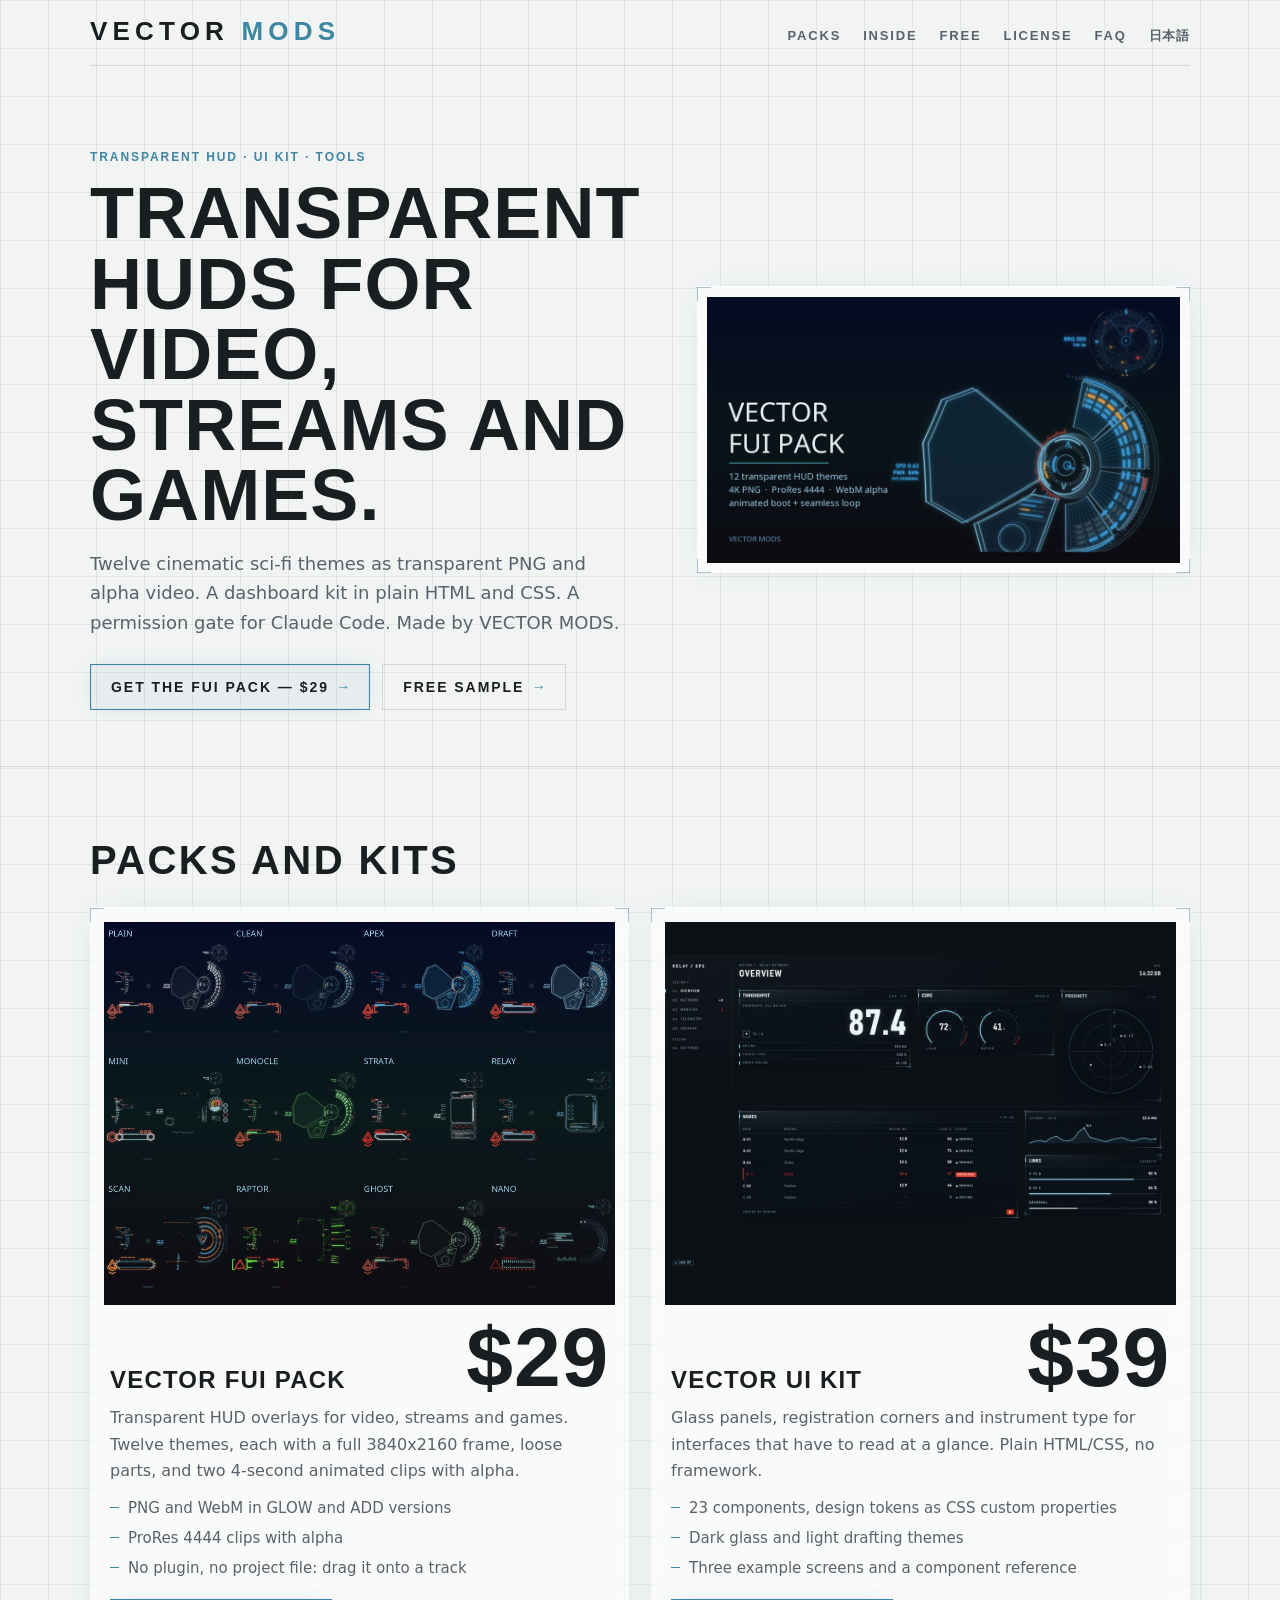
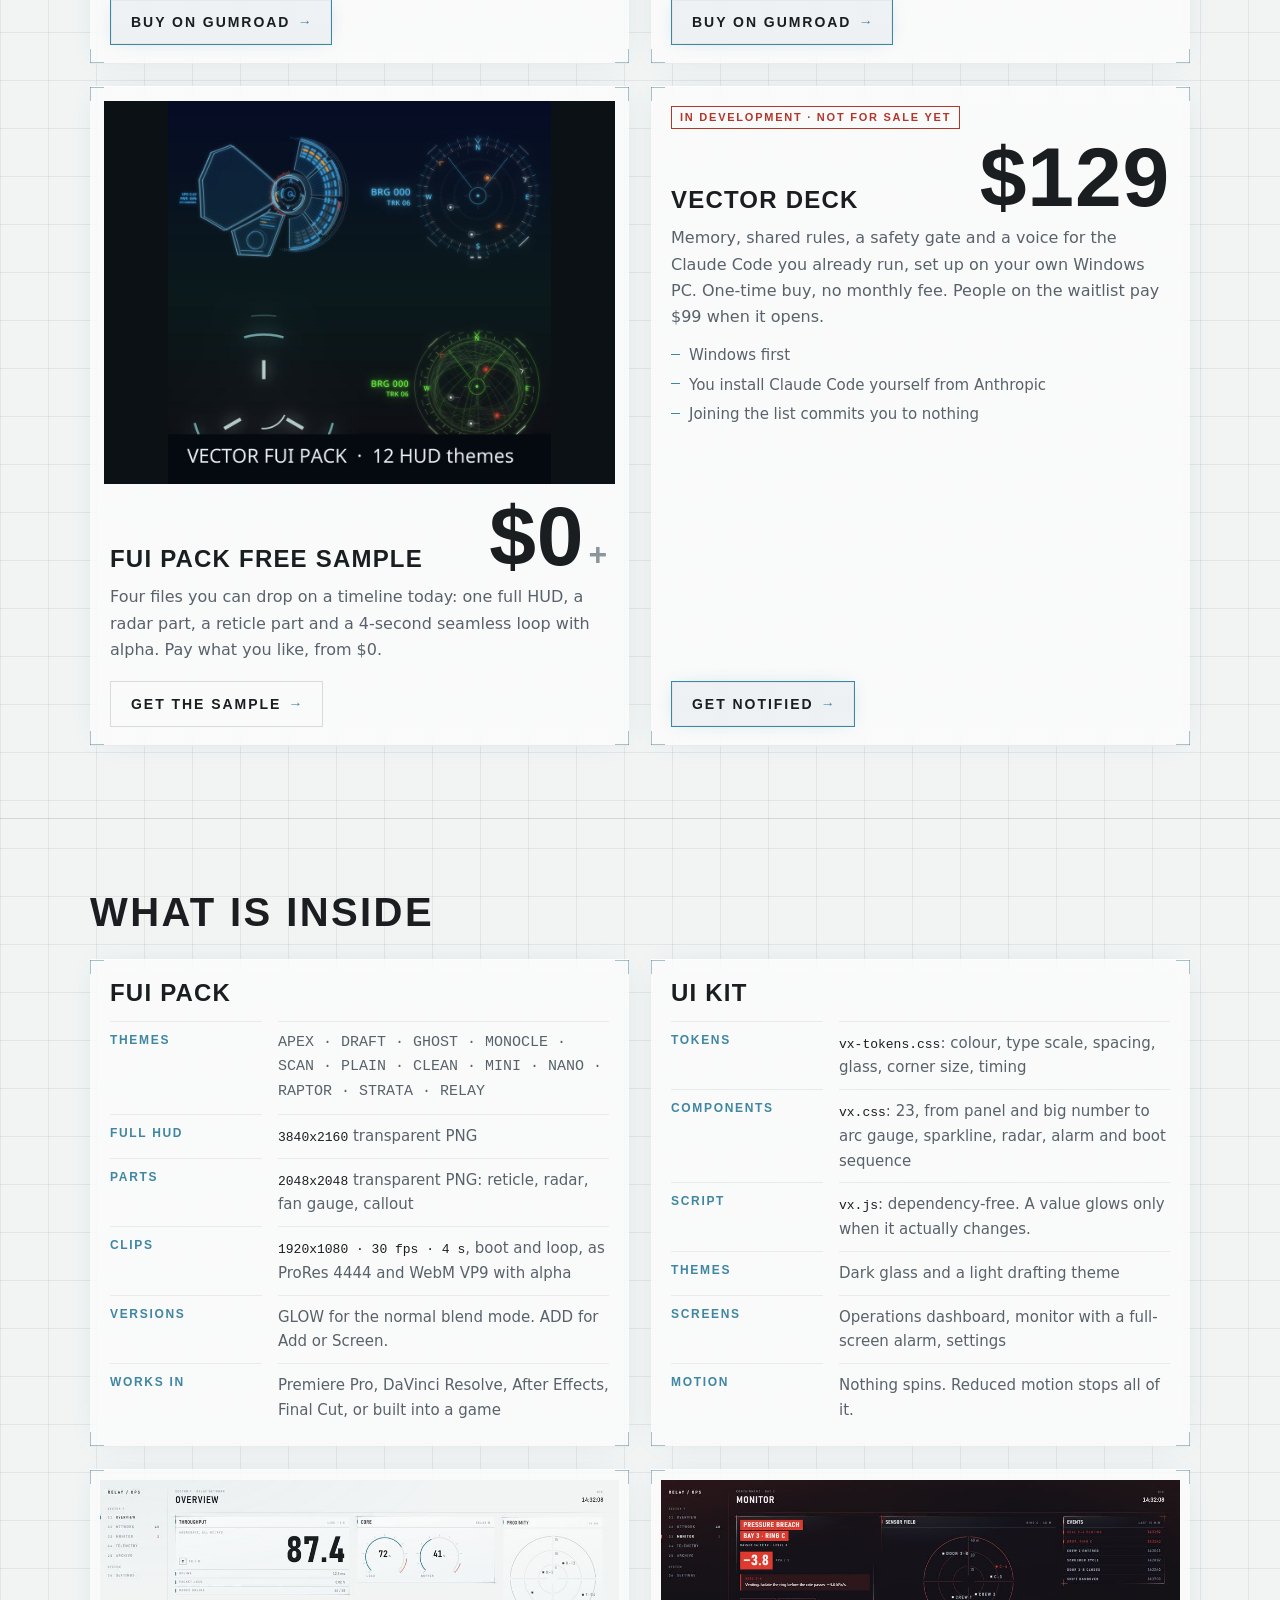
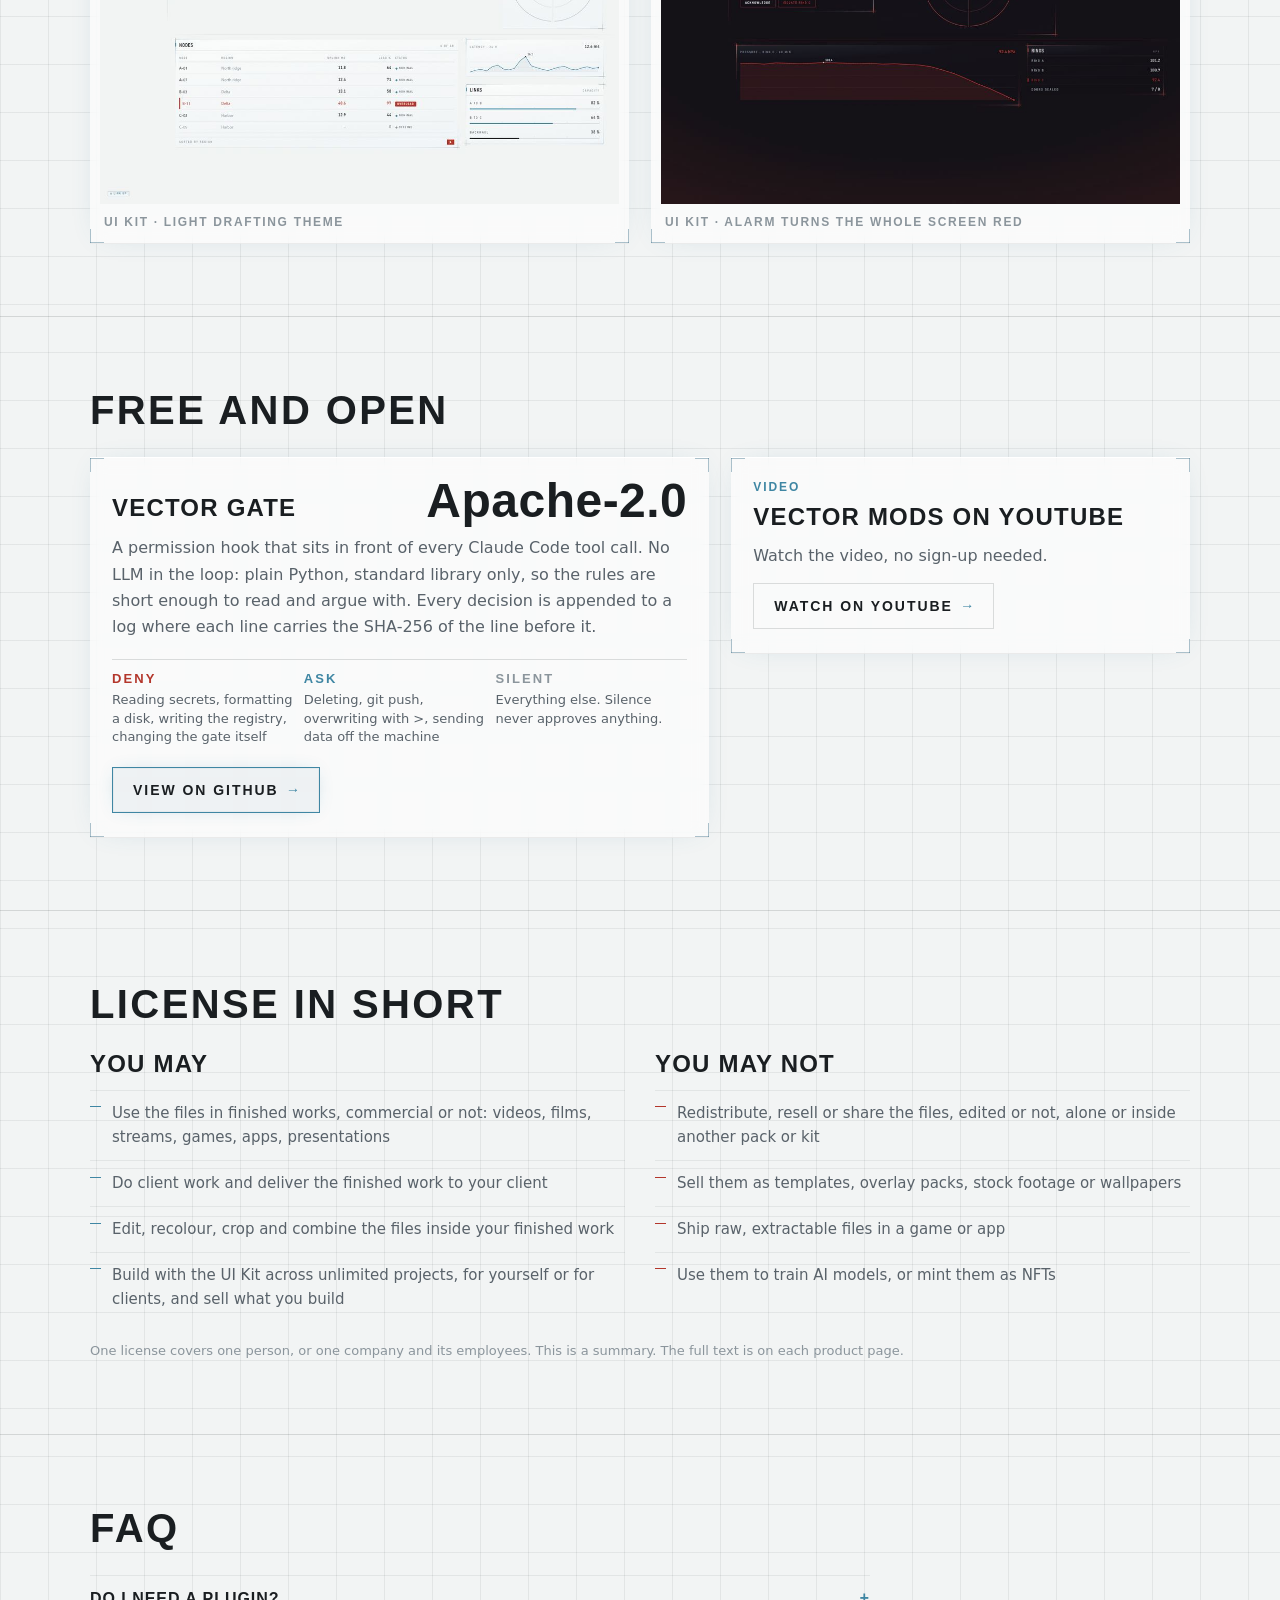
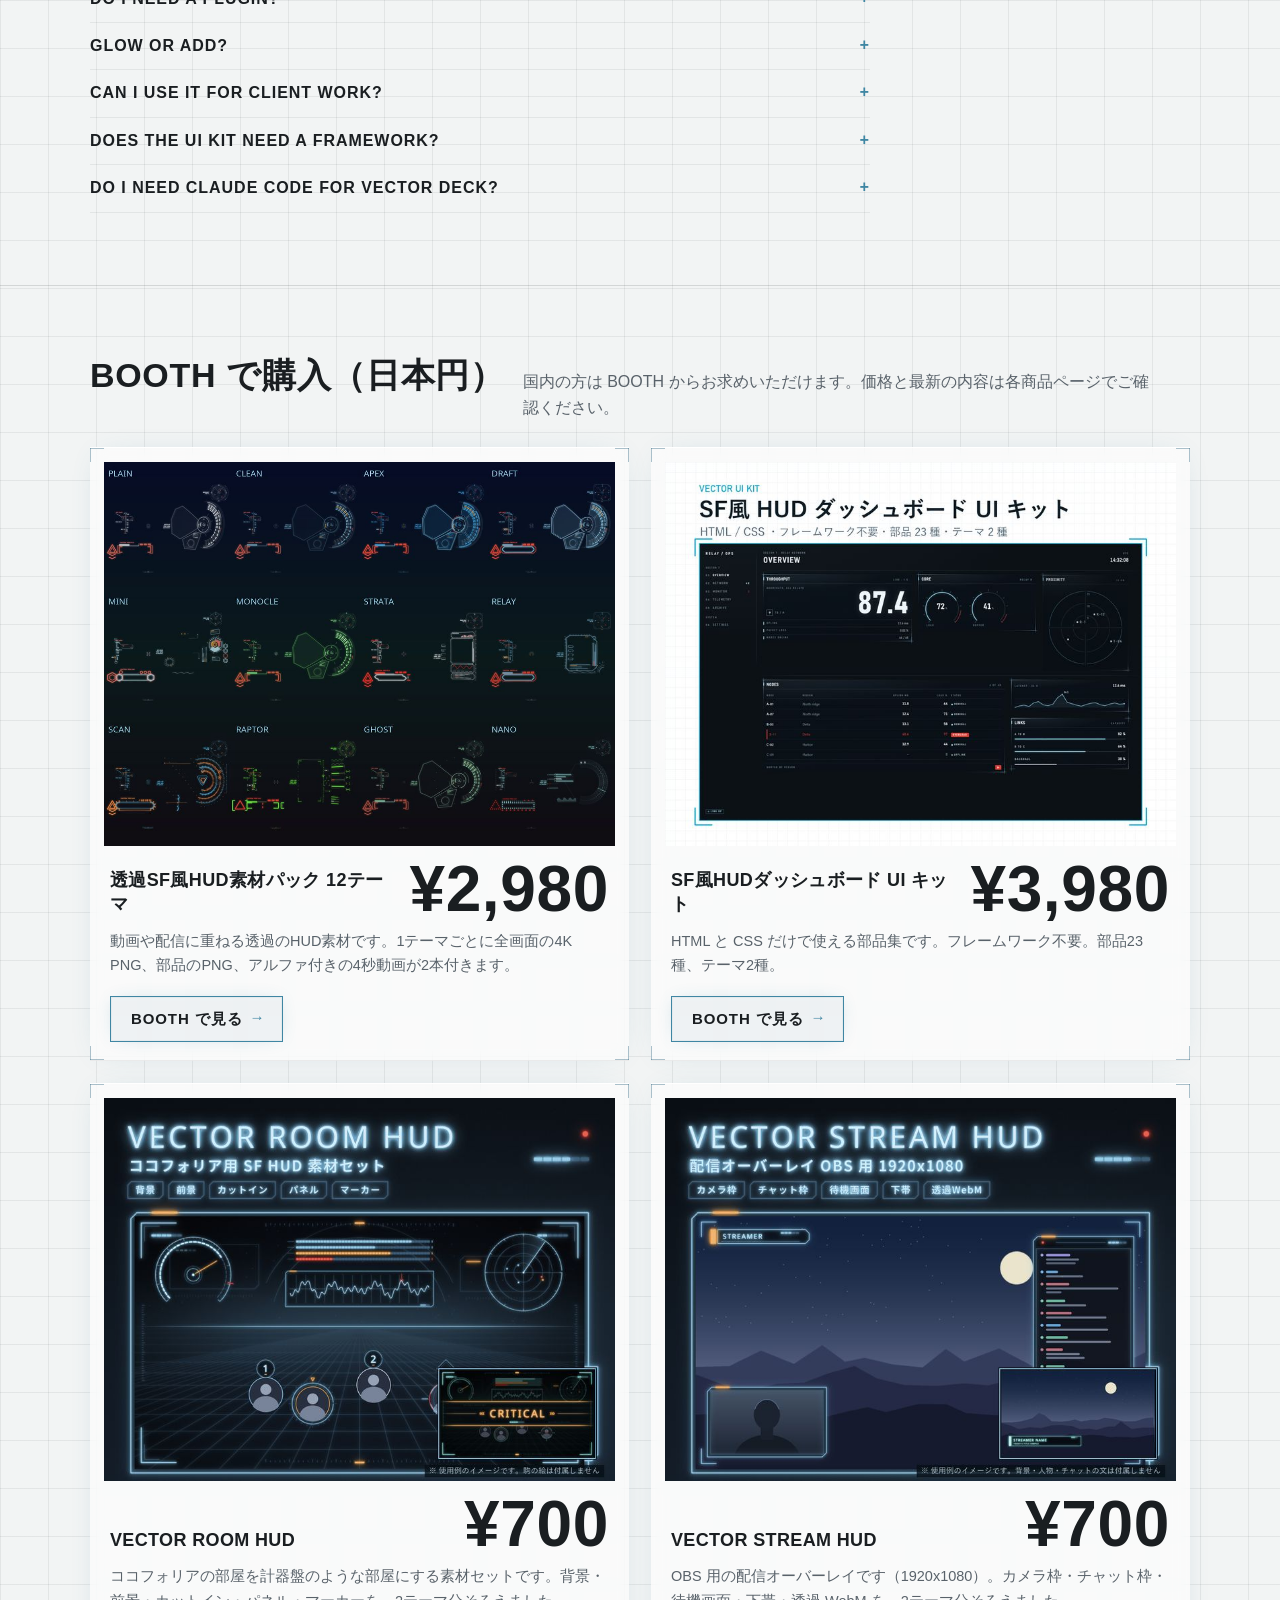
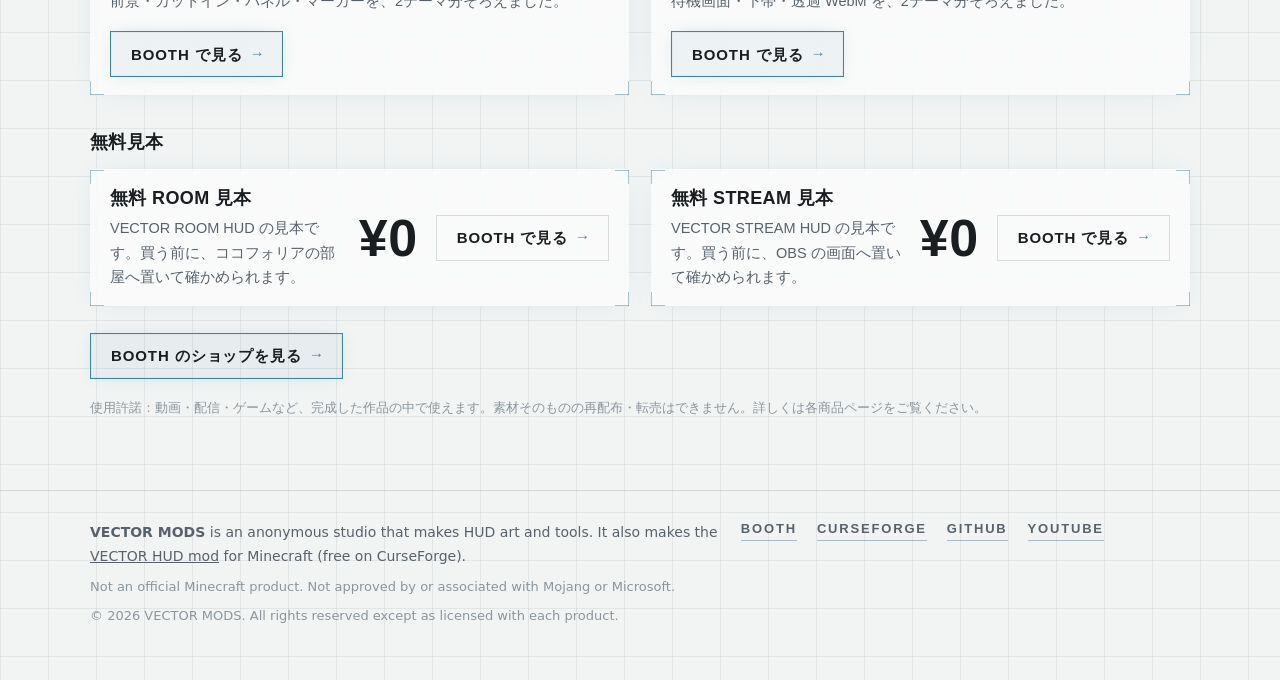
==== commit 7396e680: "Link the free VECTOR HUD mod on CurseForge" ====
--- a/index.html
+++ b/index.html
@@ -648,12 +648,13 @@
   <div class="wrap">
     <div class="row">
       <div>
-        <p><strong>VECTOR MODS</strong> is an anonymous studio that makes HUD art and tools. It also makes the VECTOR HUD mod for Minecraft.</p>
+        <p><strong>VECTOR MODS</strong> is an anonymous studio that makes HUD art and tools. It also makes the <a href="https://www.curseforge.com/minecraft/mc-mods/vector-hud" rel="noopener">VECTOR HUD mod</a> for Minecraft (free on CurseForge).</p>
         <p class="fine">Not an official Minecraft product. Not approved by or associated with Mojang or Microsoft.</p>
         <p class="fine">© 2026 VECTOR MODS. All rights reserved except as licensed with each product.</p>
       </div>
       <div class="links">
         <a href="https://vectormods.booth.pm/" rel="noopener">BOOTH</a>
+        <a href="https://www.curseforge.com/minecraft/mc-mods/vector-hud" rel="noopener">CurseForge</a>
         <a href="https://github.com/tomnexttech/vector-gate" rel="noopener">GitHub</a>
         <a href="https://youtu.be/TIPVX3ZOXBI" rel="noopener">YouTube</a>
       </div>
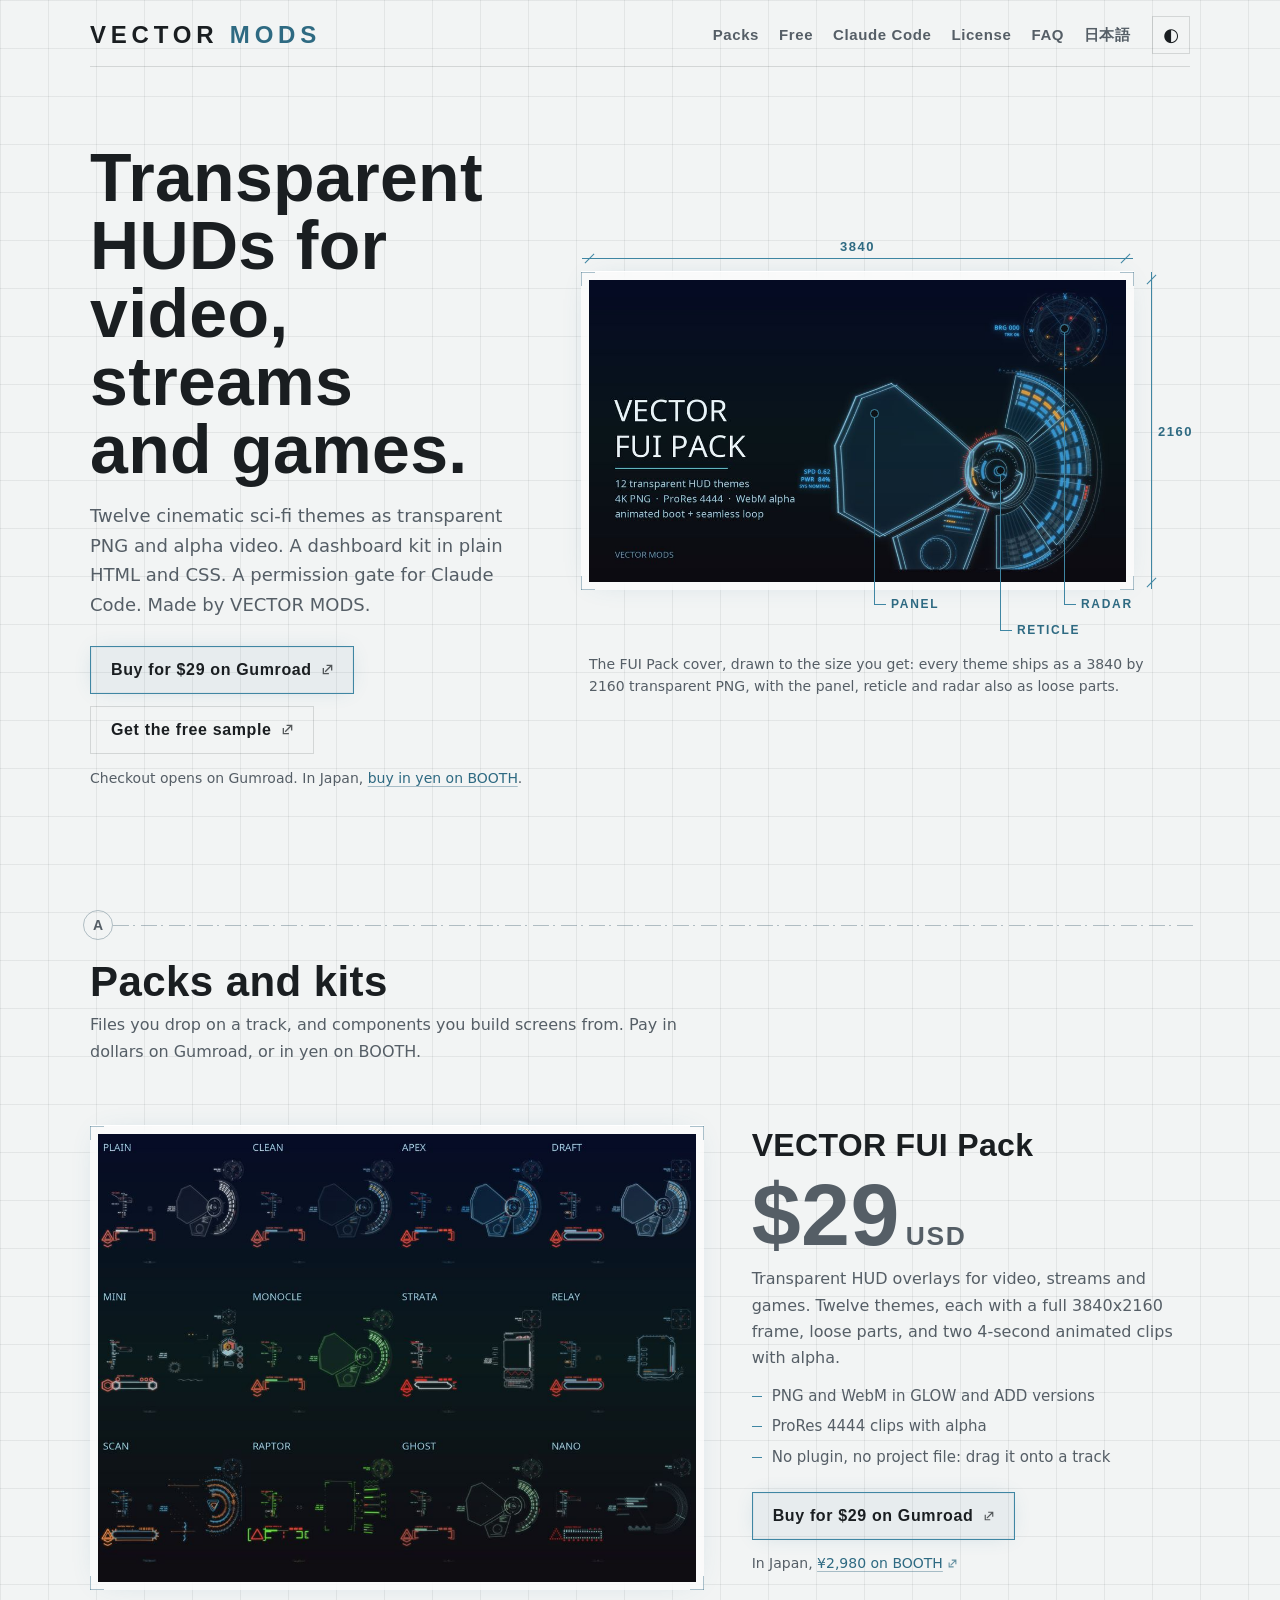
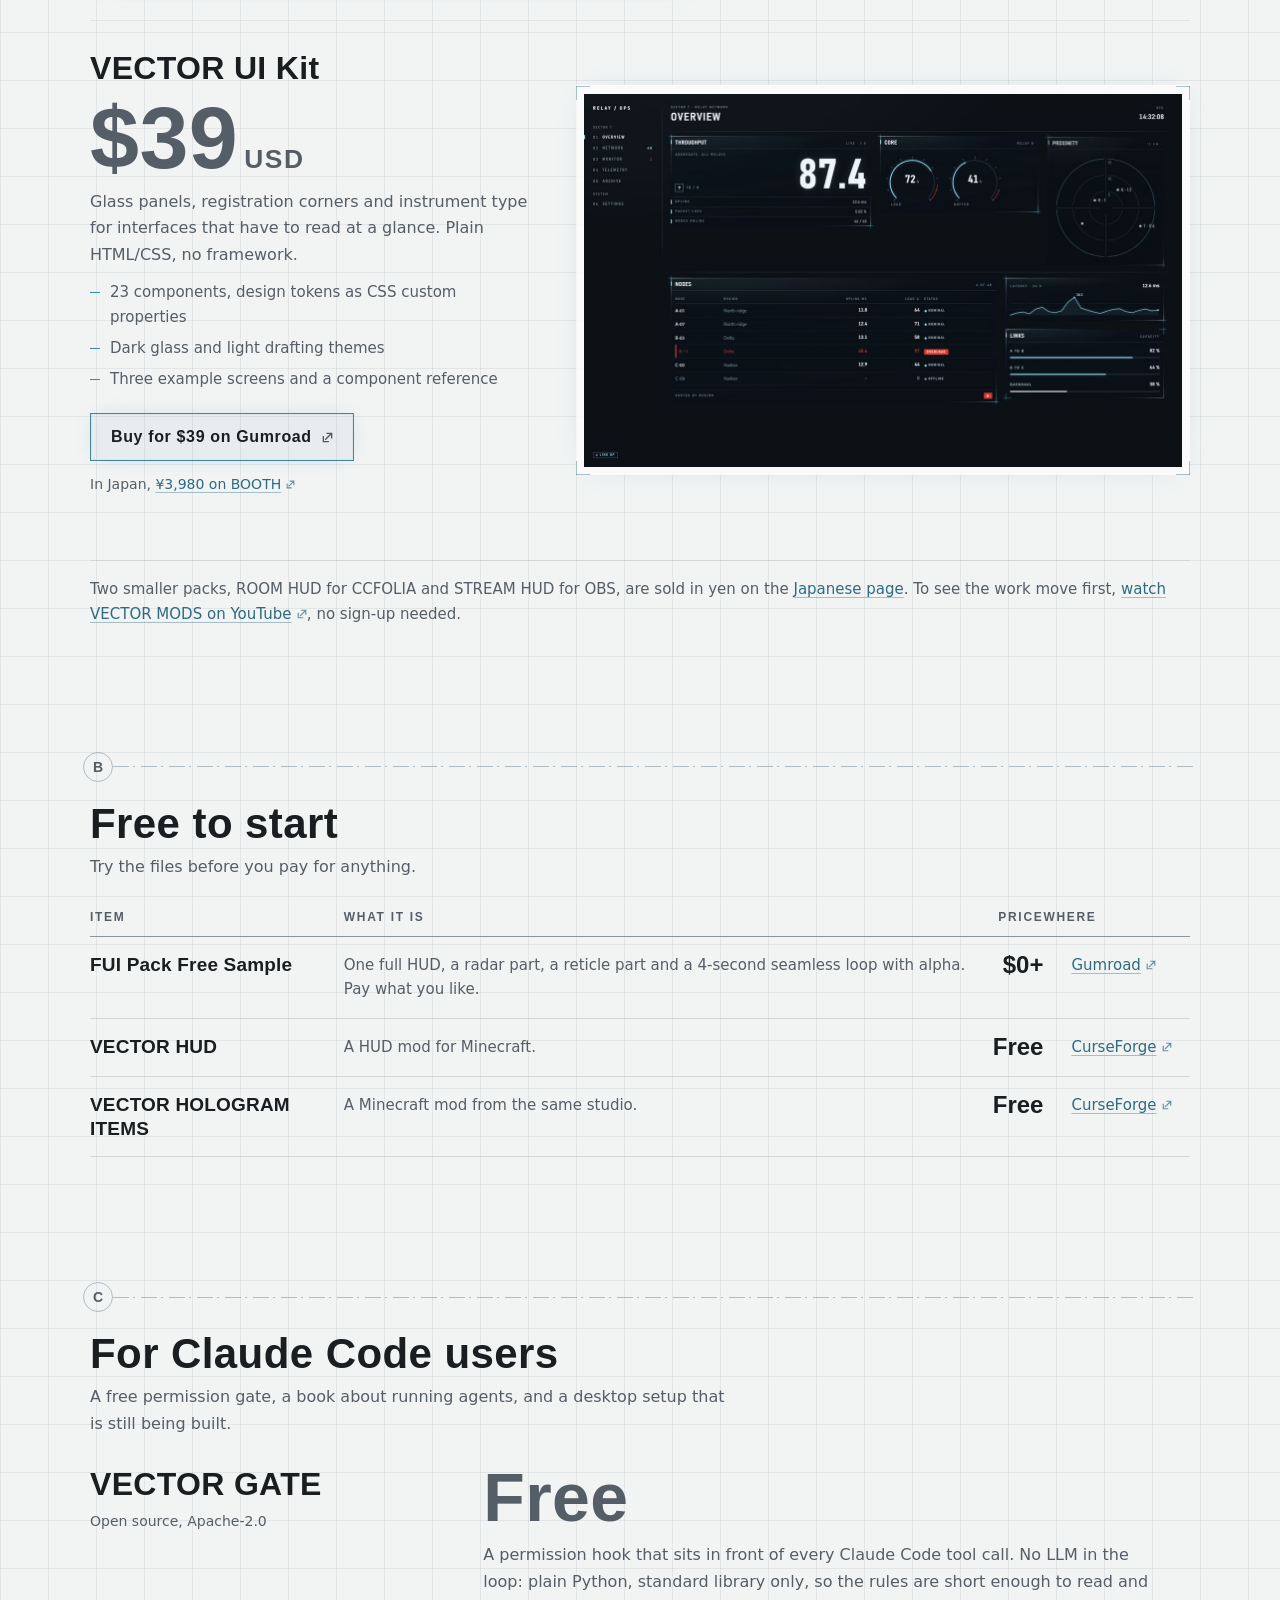
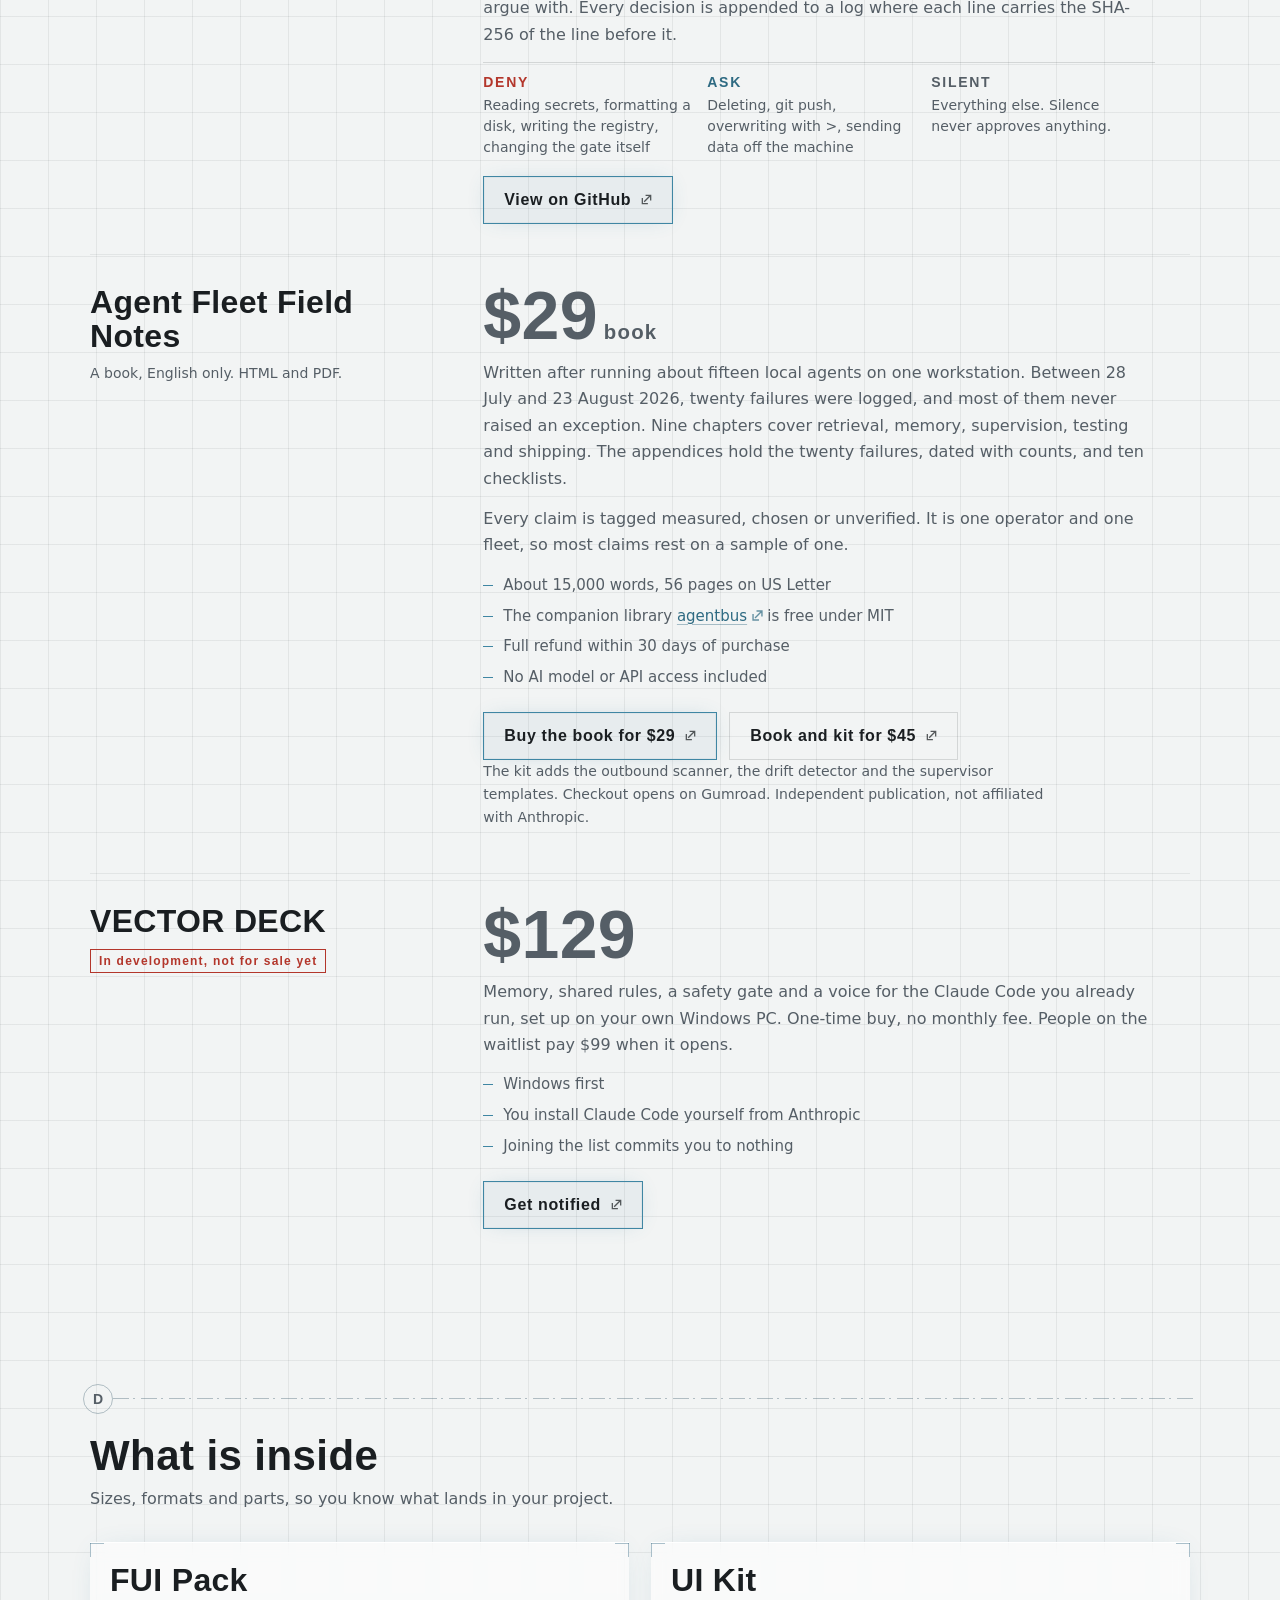
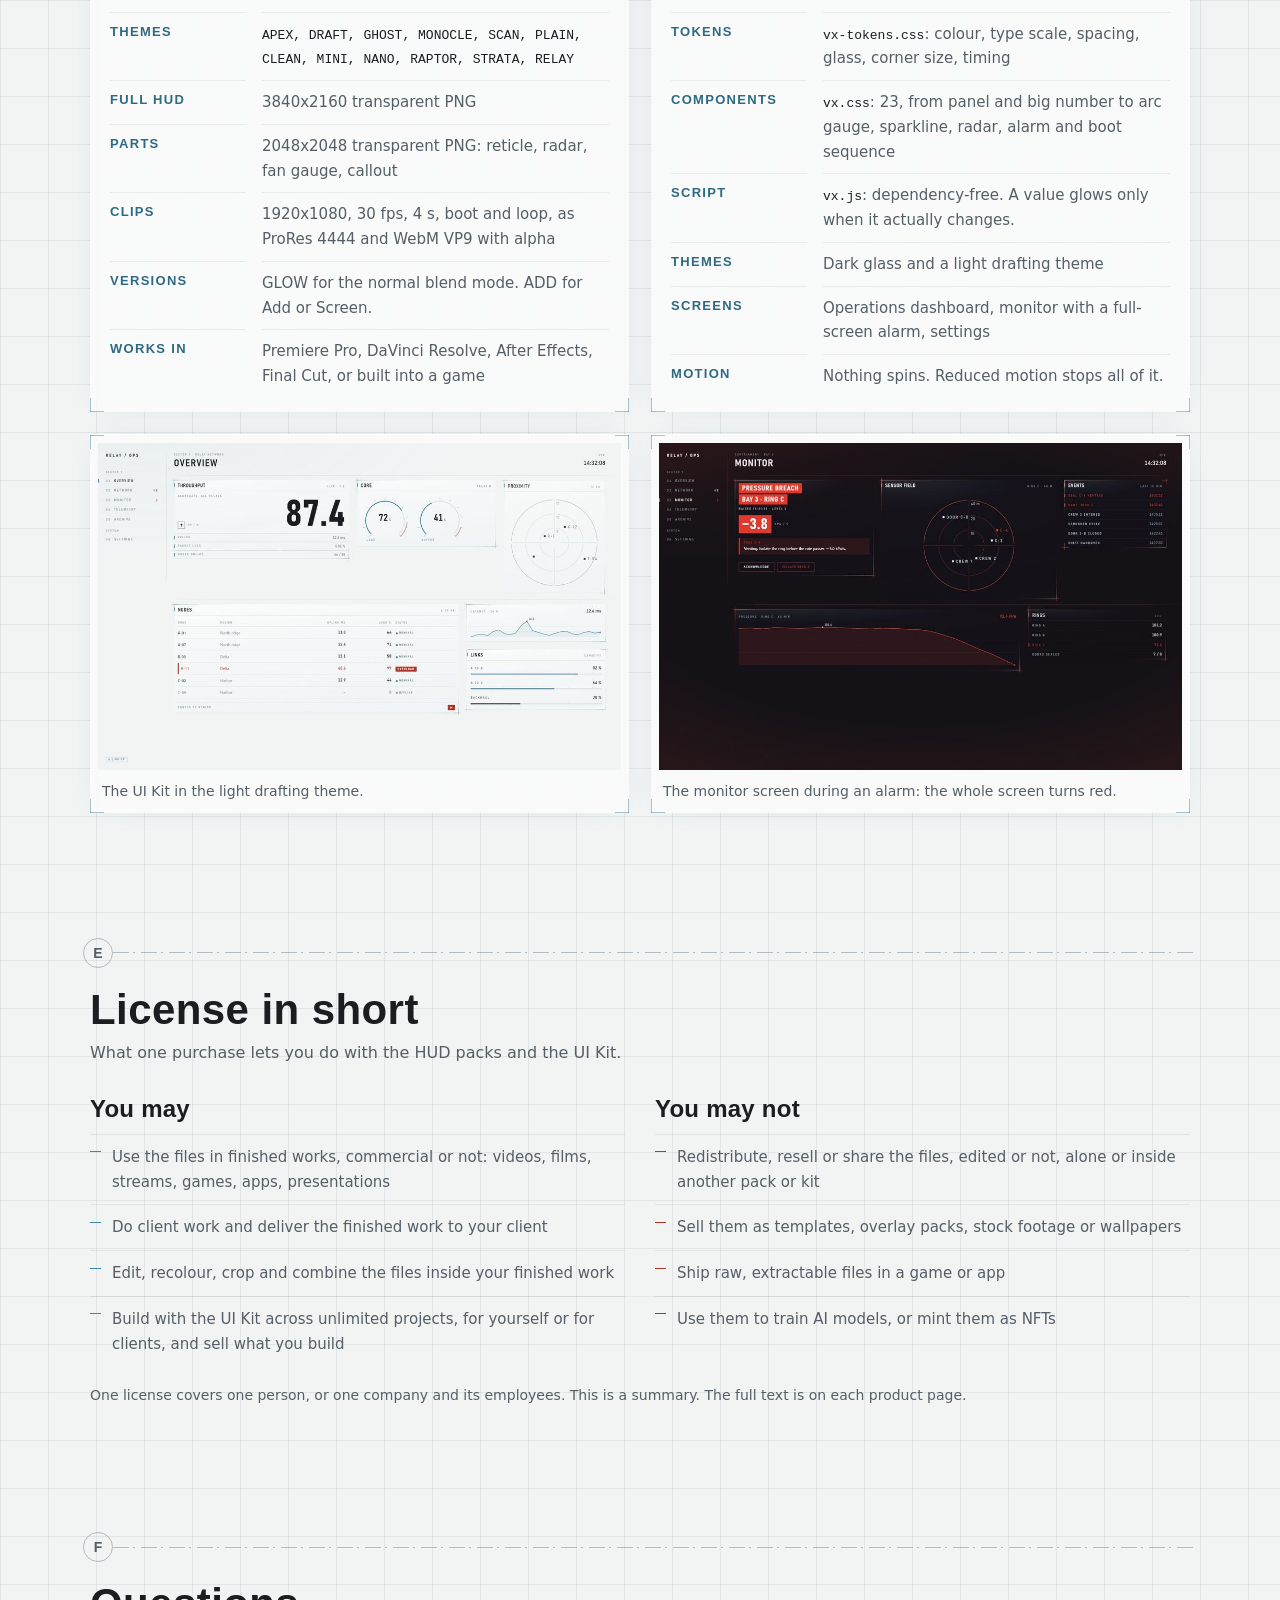
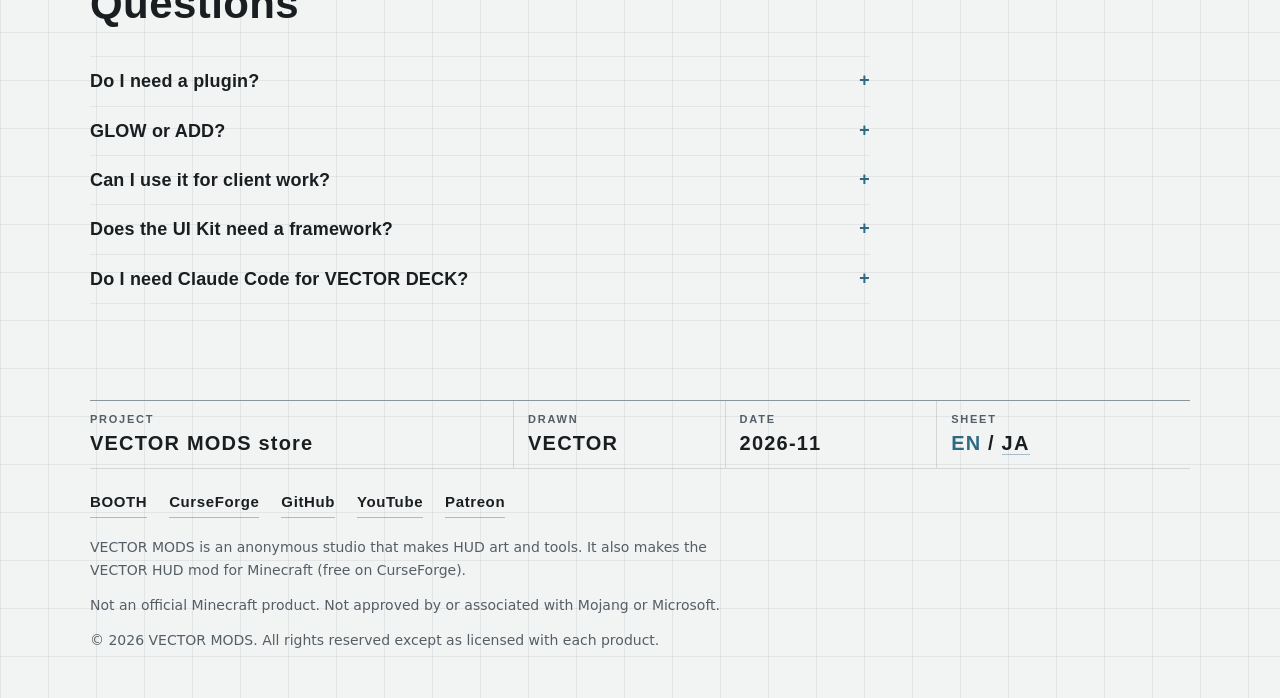
==== commit e36fe42f: "Rebuild store page: drafting sheet x HUD design, Japanese page, shared CSS - index.html: hero dimens" ====
--- a/index.html
+++ b/index.html
@@ -3,23 +3,24 @@
 <head>
 <meta charset="utf-8">
 <meta name="viewport" content="width=device-width, initial-scale=1">
-<title>VECTOR MODS — Transparent HUD Packs, UI Kit, Claude Code Gate</title>
-<meta name="description" content="Transparent sci-fi HUD overlays (4K PNG, alpha video), a plain HTML/CSS UI kit and a free permission gate for Claude Code. By VECTOR MODS.">
+<title>Transparent Sci-Fi HUD Overlays, UI Kit and Claude Code Tools | VECTOR MODS</title>
+<meta name="description" content="Transparent sci-fi HUD overlays as 4K PNG and alpha video, a plain HTML/CSS dashboard kit, and tools for Claude Code. Free sample and free Minecraft mods.">
 <link rel="canonical" href="https://tomnexttech.github.io/vector-store/">
+<link rel="alternate" hreflang="en" href="https://tomnexttech.github.io/vector-store/">
+<link rel="alternate" hreflang="ja" href="https://tomnexttech.github.io/vector-store/ja/">
+<link rel="alternate" hreflang="x-default" href="https://tomnexttech.github.io/vector-store/">
 <meta name="robots" content="index,follow,max-image-preview:large">
 <meta name="color-scheme" content="light dark">
 <meta name="theme-color" content="#f2f4f4" media="(prefers-color-scheme: light)">
 <meta name="theme-color" content="#0c1116" media="(prefers-color-scheme: dark)">
-
 <link rel="icon" href="favicon.svg" type="image/svg+xml">
 <link rel="icon" href="favicon.ico" sizes="48x48">
 <link rel="icon" href="assets/favicon-32.png" type="image/png" sizes="32x32">
 <link rel="apple-touch-icon" href="assets/apple-touch-icon.png">
-
 <meta property="og:type" content="website">
 <meta property="og:site_name" content="VECTOR MODS">
-<meta property="og:title" content="VECTOR MODS — Transparent HUD Packs, UI Kit, Claude Code Gate">
-<meta property="og:description" content="12 transparent sci-fi HUD themes, a plain HTML/CSS dashboard kit, and a free permission gate for Claude Code.">
+<meta property="og:title" content="Transparent Sci-Fi HUD Overlays, UI Kit and Claude Code Tools | VECTOR MODS">
+<meta property="og:description" content="Transparent sci-fi HUD overlays as 4K PNG and alpha video, a plain HTML/CSS dashboard kit, and tools for Claude Code. Free sample and free Minecraft mods.">
 <meta property="og:url" content="https://tomnexttech.github.io/vector-store/">
 <meta property="og:image" content="https://tomnexttech.github.io/vector-store/assets/og.jpg">
 <meta property="og:image:width" content="1200">
@@ -28,11 +29,12 @@
 <meta property="og:locale" content="en_US">
 <meta property="og:locale:alternate" content="ja_JP">
 <meta name="twitter:card" content="summary_large_image">
-<meta name="twitter:title" content="VECTOR MODS — Transparent HUD Packs, UI Kit, Claude Code Gate">
-<meta name="twitter:description" content="12 transparent sci-fi HUD themes, a plain HTML/CSS dashboard kit, and a free permission gate for Claude Code.">
+<meta name="twitter:title" content="Transparent Sci-Fi HUD Overlays, UI Kit and Claude Code Tools | VECTOR MODS">
+<meta name="twitter:description" content="Transparent sci-fi HUD overlays as 4K PNG and alpha video, a plain HTML/CSS dashboard kit, and tools for Claude Code. Free sample and free Minecraft mods.">
 <meta name="twitter:image" content="https://tomnexttech.github.io/vector-store/assets/og.jpg">
 <meta name="twitter:image:alt" content="VECTOR FUI Pack cover: a transparent sci-fi HUD in cyan and orange on a dark ground">
-
+<script>try{var t=localStorage.getItem('vx-theme');if(t==='light'||t==='dark')document.documentElement.dataset.theme=t}catch(e){}</script>
+<link rel="stylesheet" href="assets/site.css">
 <script type="application/ld+json">
 {
   "@context": "https://schema.org",
@@ -43,15 +45,15 @@
       "name": "VECTOR MODS",
       "url": "https://tomnexttech.github.io/vector-store/",
       "logo": "https://tomnexttech.github.io/vector-store/assets/apple-touch-icon.png",
-      "sameAs": ["https://vectormods.booth.pm/"]
+      "sameAs": ["https://vectormods.booth.pm/", "https://www.patreon.com/VECTORMODS"]
     },
     {
       "@type": "WebSite",
       "@id": "https://tomnexttech.github.io/vector-store/#site",
+      "url": "https://tomnexttech.github.io/vector-store/",
       "name": "VECTOR MODS",
-      "url": "https://tomnexttech.github.io/vector-store/",
       "inLanguage": ["en", "ja"],
-      "publisher": { "@id": "https://tomnexttech.github.io/vector-store/#org" }
+      "publisher": {"@id": "https://tomnexttech.github.io/vector-store/#org"}
     },
     {
       "@type": "Product",
@@ -59,24 +61,10 @@
       "name": "VECTOR FUI Pack",
       "description": "Transparent HUD overlays for video, streams and games. 12 cinematic sci-fi themes, each with a full 3840x2160 transparent PNG, loose parts, and two 4-second animated clips with alpha (boot and loop).",
       "image": "https://tomnexttech.github.io/vector-store/assets/fui-cover.jpg",
-      "brand": { "@type": "Brand", "name": "VECTOR MODS" },
+      "brand": {"@type": "Brand", "name": "VECTOR MODS"},
       "offers": [
-        {
-          "@type": "Offer",
-          "url": "https://tomnexttech.gumroad.com/l/vector-fui-pack",
-          "price": "29.00",
-          "priceCurrency": "USD",
-          "availability": "https://schema.org/InStock",
-          "seller": { "@id": "https://tomnexttech.github.io/vector-store/#org" }
-        },
-        {
-          "@type": "Offer",
-          "url": "https://vectormods.booth.pm/items/9040927",
-          "price": "2980",
-          "priceCurrency": "JPY",
-          "availability": "https://schema.org/InStock",
-          "seller": { "@id": "https://tomnexttech.github.io/vector-store/#org" }
-        }
+        {"@type": "Offer", "url": "https://tomnexttech.gumroad.com/l/vector-fui-pack", "price": "29.00", "priceCurrency": "USD", "availability": "https://schema.org/InStock", "seller": {"@id": "https://tomnexttech.github.io/vector-store/#org"}},
+        {"@type": "Offer", "url": "https://vectormods.booth.pm/items/9040927", "price": "2980", "priceCurrency": "JPY", "availability": "https://schema.org/InStock", "seller": {"@id": "https://tomnexttech.github.io/vector-store/#org"}}
       ]
     },
     {
@@ -85,24 +73,10 @@
       "name": "VECTOR UI Kit",
       "description": "Sci-fi HUD dashboard components in plain HTML/CSS with no framework: 23 components, dark glass and light drafting themes, three example screens.",
       "image": "https://tomnexttech.github.io/vector-store/assets/uikit-dashboard.jpg",
-      "brand": { "@type": "Brand", "name": "VECTOR MODS" },
+      "brand": {"@type": "Brand", "name": "VECTOR MODS"},
       "offers": [
-        {
-          "@type": "Offer",
-          "url": "https://tomnexttech.gumroad.com/l/vector-ui-kit",
-          "price": "39.00",
-          "priceCurrency": "USD",
-          "availability": "https://schema.org/InStock",
-          "seller": { "@id": "https://tomnexttech.github.io/vector-store/#org" }
-        },
-        {
-          "@type": "Offer",
-          "url": "https://vectormods.booth.pm/items/9081901",
-          "price": "3980",
-          "priceCurrency": "JPY",
-          "availability": "https://schema.org/InStock",
-          "seller": { "@id": "https://tomnexttech.github.io/vector-store/#org" }
-        }
+        {"@type": "Offer", "url": "https://tomnexttech.gumroad.com/l/vector-ui-kit", "price": "39.00", "priceCurrency": "USD", "availability": "https://schema.org/InStock", "seller": {"@id": "https://tomnexttech.github.io/vector-store/#org"}},
+        {"@type": "Offer", "url": "https://vectormods.booth.pm/items/9081901", "price": "3980", "priceCurrency": "JPY", "availability": "https://schema.org/InStock", "seller": {"@id": "https://tomnexttech.github.io/vector-store/#org"}}
       ]
     },
     {
@@ -111,79 +85,24 @@
       "name": "VECTOR FUI Pack Free Sample",
       "description": "Four transparent HUD files from the VECTOR FUI Pack that you can drop on a timeline today. Pay what you like, from $0.",
       "image": "https://tomnexttech.github.io/vector-store/assets/fui-sample.jpg",
-      "brand": { "@type": "Brand", "name": "VECTOR MODS" },
-      "offers": {
-        "@type": "Offer",
-        "url": "https://tomnexttech.gumroad.com/l/vector-fui-free-sample",
-        "price": "0.00",
-        "priceCurrency": "USD",
-        "availability": "https://schema.org/InStock",
-        "seller": { "@id": "https://tomnexttech.github.io/vector-store/#org" }
-      }
+      "brand": {"@type": "Brand", "name": "VECTOR MODS"},
+      "offers": {"@type": "Offer", "url": "https://tomnexttech.gumroad.com/l/vector-fui-free-sample", "price": "0.00", "priceCurrency": "USD", "availability": "https://schema.org/InStock", "seller": {"@id": "https://tomnexttech.github.io/vector-store/#org"}}
     },
     {
       "@type": "Product",
-      "@id": "https://tomnexttech.github.io/vector-store/#room-hud",
-      "name": "VECTOR ROOM HUD",
-      "description": "ココフォリア用の SF HUD 素材セット。背景・前景・カットイン・パネル・マーカー、2テーマ。",
-      "image": "https://tomnexttech.github.io/vector-store/assets/room-hud.jpg",
-      "brand": { "@type": "Brand", "name": "VECTOR MODS" },
-      "offers": {
-        "@type": "Offer",
-        "url": "https://vectormods.booth.pm/items/9082139",
-        "price": "700",
-        "priceCurrency": "JPY",
-        "availability": "https://schema.org/InStock",
-        "seller": { "@id": "https://tomnexttech.github.io/vector-store/#org" }
-      }
+      "@id": "https://tomnexttech.github.io/vector-store/#field-notes",
+      "name": "Agent Fleet Field Notes",
+      "description": "A book on running a fleet of local AI agents on one workstation: nine chapters, twenty logged failures with dates and counts, and ten checklists. About 15,000 words, 56 pages, as HTML and PDF. English only.",
+      "brand": {"@type": "Brand", "name": "VECTOR MODS"},
+      "offers": {"@type": "Offer", "url": "https://tomnexttech.gumroad.com/l/agent-fleet-field-notes", "price": "29.00", "priceCurrency": "USD", "availability": "https://schema.org/InStock", "seller": {"@id": "https://tomnexttech.github.io/vector-store/#org"}}
     },
     {
       "@type": "Product",
-      "@id": "https://tomnexttech.github.io/vector-store/#stream-hud",
-      "name": "VECTOR STREAM HUD",
-      "description": "OBS 用の配信オーバーレイ 1920x1080。カメラ枠・チャット枠・待機画面・下帯・透過 WebM、2テーマ。",
-      "image": "https://tomnexttech.github.io/vector-store/assets/stream-hud.jpg",
-      "brand": { "@type": "Brand", "name": "VECTOR MODS" },
-      "offers": {
-        "@type": "Offer",
-        "url": "https://vectormods.booth.pm/items/9082154",
-        "price": "700",
-        "priceCurrency": "JPY",
-        "availability": "https://schema.org/InStock",
-        "seller": { "@id": "https://tomnexttech.github.io/vector-store/#org" }
-      }
-    },
-    {
-      "@type": "Product",
-      "@id": "https://tomnexttech.github.io/vector-store/#room-hud-free",
-      "name": "VECTOR ROOM HUD 無料見本",
-      "description": "VECTOR ROOM HUD の無料見本。",
-      "image": "https://tomnexttech.github.io/vector-store/assets/ja-room.jpg",
-      "brand": { "@type": "Brand", "name": "VECTOR MODS" },
-      "offers": {
-        "@type": "Offer",
-        "url": "https://vectormods.booth.pm/items/9082160",
-        "price": "0",
-        "priceCurrency": "JPY",
-        "availability": "https://schema.org/InStock",
-        "seller": { "@id": "https://tomnexttech.github.io/vector-store/#org" }
-      }
-    },
-    {
-      "@type": "Product",
-      "@id": "https://tomnexttech.github.io/vector-store/#stream-hud-free",
-      "name": "VECTOR STREAM HUD 無料見本",
-      "description": "VECTOR STREAM HUD の無料見本。",
-      "image": "https://tomnexttech.github.io/vector-store/assets/ja-stream.jpg",
-      "brand": { "@type": "Brand", "name": "VECTOR MODS" },
-      "offers": {
-        "@type": "Offer",
-        "url": "https://vectormods.booth.pm/items/9082166",
-        "price": "0",
-        "priceCurrency": "JPY",
-        "availability": "https://schema.org/InStock",
-        "seller": { "@id": "https://tomnexttech.github.io/vector-store/#org" }
-      }
+      "@id": "https://tomnexttech.github.io/vector-store/#field-notes-kit",
+      "name": "Agent Fleet Field Notes + Kit",
+      "description": "The Agent Fleet Field Notes book, plus the outbound scanner, the drift detector and the supervisor templates.",
+      "brand": {"@type": "Brand", "name": "VECTOR MODS"},
+      "offers": {"@type": "Offer", "url": "https://tomnexttech.gumroad.com/l/agent-fleet-field-notes-kit", "price": "45.00", "priceCurrency": "USD", "availability": "https://schema.org/InStock", "seller": {"@id": "https://tomnexttech.github.io/vector-store/#org"}}
     },
     {
       "@type": "SoftwareSourceCode",
@@ -192,475 +111,349 @@
       "description": "A PreToolUse permission hook for Claude Code. Denies secrets, asks before deletes, git push and overwrites, and writes every decision to a SHA-256 hash-chained log.",
       "codeRepository": "https://github.com/tomnexttech/vector-gate",
       "programmingLanguage": "Python",
-      "license": "Apache-2.0",
-      "author": { "@id": "https://tomnexttech.github.io/vector-store/#org" }
+      "license": "https://www.apache.org/licenses/LICENSE-2.0",
+      "author": {"@id": "https://tomnexttech.github.io/vector-store/#org"}
     }
   ]
 }
 </script>
-
-<style>
-:root{
-  --paper:#f2f4f4; --ink:#1a1e21; --ink-2:#59626a; --ink-3:#8b959c;
-  --cy:#3f86a3; --cy-dim:rgba(60,110,135,.42); --cy-soft:rgba(60,110,135,.16); --cy-wash:rgba(60,110,135,.06);
-  --red:#b3362b;
-  --hair:rgba(26,30,33,.14); --hair-2:rgba(26,30,33,.07);
-  --glass:rgba(255,255,255,.58); --glass-lip:rgba(255,255,255,.95);
-  --glow:rgba(63,134,163,.30);
-  --f-label:"DIN Condensed","Bahnschrift SemiCondensed","Bahnschrift","Roboto Condensed","Arial Narrow",sans-serif;
-  --f-body:"DIN Alternate","Bahnschrift","Segoe UI",system-ui,-apple-system,"Helvetica Neue",Arial,sans-serif;
-  --f-mono:ui-monospace,"SF Mono","Cascadia Mono",Consolas,monospace;
-  --gutter:clamp(16px,4vw,40px);
-}
-@media (prefers-color-scheme:dark){
-  :root{
-    --paper:#0c1116; --ink:#eef7fc; --ink-2:#b9cfdb; --ink-3:#7f97a5;
-    --cy:#8fd8f2; --cy-dim:rgba(143,216,242,.42); --cy-soft:rgba(143,216,242,.18); --cy-wash:rgba(143,216,242,.07);
-    --red:#e0392e;
-    --hair:rgba(226,244,252,.13); --hair-2:rgba(226,244,252,.065);
-    --glass:rgba(10,18,26,.42); --glass-lip:rgba(226,244,252,.28);
-    --glow:rgba(143,216,242,.26);
-  }
-}
-*{box-sizing:border-box}
-html{-webkit-text-size-adjust:100%;scroll-behavior:smooth}
-body{
-  margin:0; background:var(--paper); color:var(--ink);
-  font:400 16px/1.65 var(--f-body);
-  background-image:
-    radial-gradient(900px 480px at 82% -8%, var(--cy-wash), transparent 70%),
-    linear-gradient(var(--hair-2) 1px, transparent 1px),
-    linear-gradient(90deg, var(--hair-2) 1px, transparent 1px);
-  background-size:auto, 48px 48px, 48px 48px;
-  overflow-x:hidden;
-}
-:lang(ja){font-family:"Hiragino Sans","Yu Gothic UI","Meiryo","Noto Sans JP",sans-serif}
-img{display:block;max-width:100%;height:auto}
-a{color:inherit}
-.wrap{width:100%;max-width:1180px;margin:0 auto;padding:0 var(--gutter)}
-.label{font:600 12px/1.2 var(--f-label);letter-spacing:.16em;text-transform:uppercase;color:var(--cy)}
-.mono{font-family:var(--f-mono)}
-:lang(ja) .label{letter-spacing:.08em}
-
-/* registration corners: L-shaped, edges only, nothing boxed */
-.plate{
-  --c:var(--cy-dim); --s:14px; --w:1px;
-  position:relative; background-color:var(--glass);
-  background-image:
-    linear-gradient(var(--c),var(--c)),linear-gradient(var(--c),var(--c)),
-    linear-gradient(var(--c),var(--c)),linear-gradient(var(--c),var(--c)),
-    linear-gradient(var(--c),var(--c)),linear-gradient(var(--c),var(--c)),
-    linear-gradient(var(--c),var(--c)),linear-gradient(var(--c),var(--c));
-  background-position:left top,left top,right top,right top,left bottom,left bottom,right bottom,right bottom;
-  background-size:var(--s) var(--w),var(--w) var(--s),var(--s) var(--w),var(--w) var(--s),var(--s) var(--w),var(--w) var(--s),var(--s) var(--w),var(--w) var(--s);
-  background-repeat:no-repeat;
-  border-top:1px solid var(--glass-lip); border-bottom:1px solid var(--hair-2);
-  -webkit-backdrop-filter:blur(8px) saturate(1.2); backdrop-filter:blur(8px) saturate(1.2);
-  box-shadow:0 0 28px -14px var(--glow);
-}
-.plate:hover{--c:var(--cy)}
-
-/* header */
-header{padding:18px 0 0}
-.bar{display:flex;flex-wrap:wrap;align-items:baseline;justify-content:space-between;gap:10px 28px;padding-bottom:14px;border-bottom:1px solid var(--hair)}
-.mark{font:600 26px/1 var(--f-label);letter-spacing:.2em;text-decoration:none}
-.mark span{color:var(--cy)}
-nav{display:flex;flex-wrap:wrap;gap:6px 22px}
-nav a{font:600 13px/1.2 var(--f-label);letter-spacing:.14em;text-transform:uppercase;text-decoration:none;color:var(--ink-2);padding:6px 0;border-bottom:1px solid transparent}
-nav a:hover,nav a:focus-visible{color:var(--ink);border-bottom-color:var(--cy)}
-nav a:lang(ja){letter-spacing:.06em}
-
-/* hero */
-.hero{padding:clamp(36px,7vw,84px) 0 clamp(28px,5vw,56px)}
-.hero .grid{display:grid;gap:clamp(28px,5vw,56px);align-items:center}
-@media(min-width:900px){.hero .grid{grid-template-columns:1.02fr 1fr}}
-h1{margin:14px 0 18px;font:600 clamp(36px,7.4vw,72px)/.98 var(--f-label);letter-spacing:.015em;text-transform:uppercase}
-.lede{margin:0 0 26px;max-width:34em;color:var(--ink-2);font-size:clamp(16px,2.1vw,18px)}
-.cta{display:flex;flex-wrap:wrap;gap:12px}
-.btn{
-  display:inline-flex;align-items:center;gap:10px;min-height:46px;padding:10px 20px;
-  font:600 14px/1 var(--f-label);letter-spacing:.14em;text-transform:uppercase;text-decoration:none;
-  color:var(--ink);border:1px solid var(--hair);background:transparent;
-  transition:border-color .15s,box-shadow .15s,background .15s;
-}
-.btn:hover,.btn:focus-visible{border-color:var(--cy);background:var(--cy-wash)}
-.btn.pri{border-color:var(--cy);box-shadow:0 0 18px -6px var(--glow),inset 0 0 0 1px var(--cy-wash);background:var(--cy-wash)}
-.btn.pri:hover,.btn.pri:focus-visible{background:var(--cy-soft)}
-.btn:lang(ja){letter-spacing:.06em;font-size:15px}
-.btn .arr{font-family:var(--f-mono);color:var(--cy)}
-.hero figure{margin:0;padding:10px}
-.hero figure img{width:100%;aspect-ratio:16/9;object-fit:cover}
-
-/* sections */
-section{padding:clamp(34px,6vw,72px) 0;border-top:1px solid var(--hair)}
-.sh{display:flex;flex-wrap:wrap;align-items:baseline;gap:6px 18px;margin-bottom:26px}
-h2{margin:0;font:600 clamp(26px,4.6vw,40px)/1.05 var(--f-label);letter-spacing:.06em;text-transform:uppercase}
-h2:lang(ja){font-family:"Hiragino Sans","Yu Gothic UI","Meiryo",sans-serif;letter-spacing:.02em;text-transform:none;font-size:clamp(24px,4.2vw,34px)}
-.sh p{margin:0;color:var(--ink-2);max-width:40em}
-h3{margin:0;font:600 24px/1.1 var(--f-label);letter-spacing:.05em;text-transform:uppercase}
-h3:lang(ja){font-family:"Hiragino Sans","Yu Gothic UI","Meiryo",sans-serif;font-size:18px;letter-spacing:.02em;text-transform:none;line-height:1.35}
-
-/* product cards */
-.cards{display:grid;gap:22px}
-@media(min-width:800px){.cards{grid-template-columns:1fr 1fr}.cards .span2{grid-column:1/-1}}
-.card{display:flex;flex-direction:column;gap:14px;padding:14px 14px 18px}
-.card .shot{aspect-ratio:4/3;overflow:hidden;background:#0c1116}
-.card .shot img{width:100%;height:100%;object-fit:contain}
-.card .body{display:flex;flex-direction:column;gap:12px;padding:2px 6px 0;flex:1}
-.card .top{display:flex;justify-content:space-between;align-items:flex-end;gap:12px}
-.num{font:600 clamp(54px,8vw,84px)/.86 var(--f-label);letter-spacing:.01em;color:var(--ink)}
-.num small{font-size:.38em;letter-spacing:.06em;color:var(--ink-3);margin-left:4px}
-.card p{margin:0;color:var(--ink-2)}
-.card ul{margin:0;padding:0;list-style:none;display:grid;gap:5px;color:var(--ink-2);font-size:15px}
-.card li{padding-left:18px;position:relative}
-.card li::before{content:"";position:absolute;left:0;top:.72em;width:9px;height:1px;background:var(--cy)}
-.card .push{margin-top:auto;padding-top:6px}
-.tag{display:inline-block;font:600 11px/1 var(--f-label);letter-spacing:.16em;text-transform:uppercase;padding:5px 8px;border:1px solid var(--cy-dim);color:var(--cy)}
-.tag.warn{border-color:var(--red);color:var(--red)}
-.meta{font:500 11px/1.4 var(--f-mono);letter-spacing:.06em;color:var(--ink-3);text-transform:uppercase}
-
-/* spec lists */
-.specs{display:grid;gap:22px}
-@media(min-width:800px){.specs{grid-template-columns:1fr 1fr}}
-.spec{padding:20px 20px 14px}
-dl{margin:14px 0 0;display:grid;grid-template-columns:minmax(0,9.5em) minmax(0,1fr);gap:0 16px}
-dt,dd{margin:0;padding:9px 0;border-top:1px solid var(--hair-2)}
-dt{font:600 12px/1.5 var(--f-label);letter-spacing:.14em;text-transform:uppercase;color:var(--cy)}
-dd{font-size:15px;color:var(--ink-2);overflow-wrap:anywhere}
-dd .mono{font-size:13px;color:var(--ink)}
-@media(max-width:520px){dl{grid-template-columns:1fr}dt{padding-bottom:0;border-top:1px solid var(--hair-2)}dd{border-top:0;padding-top:2px}}
-.gallery{display:grid;gap:22px;margin-top:22px}
-@media(min-width:800px){.gallery{grid-template-columns:1fr 1fr}}
-.gallery figure{margin:0;padding:10px}
-.gallery figcaption{padding:10px 4px 2px;font:600 12px/1.4 var(--f-label);letter-spacing:.14em;text-transform:uppercase;color:var(--ink-3)}
-
-/* free & open */
-.gate{display:grid;gap:22px}
-@media(min-width:900px){.gate{grid-template-columns:1.35fr 1fr}}
-.gate .plate{padding:22px 22px 24px;display:flex;flex-direction:column;gap:14px}
-.gate .plate.side{align-self:start}
-.three{display:grid;grid-template-columns:repeat(3,1fr);gap:0;border-top:1px solid var(--hair);margin-top:4px}
-.three div{padding:12px 10px 0 0}
-.three b{display:block;font:600 13px/1 var(--f-label);letter-spacing:.16em;text-transform:uppercase}
-.three .d{color:var(--red)}
-.three .a{color:var(--cy)}
-.three .s{color:var(--ink-3)}
-.three span{display:block;margin-top:6px;font-size:13px;line-height:1.45;color:var(--ink-2)}
-@media(max-width:520px){.three{grid-template-columns:1fr}.three div{padding:12px 0 8px;border-bottom:1px solid var(--hair-2)}}
-
-/* license & faq */
-.cols{display:grid;gap:30px}
-@media(min-width:900px){.cols{grid-template-columns:1fr 1fr}}
-.rules{margin:0;padding:0;list-style:none;display:grid;gap:0}
-.rules li{padding:10px 0 10px 22px;border-top:1px solid var(--hair-2);position:relative;color:var(--ink-2);font-size:15px}
-.rules li::before{content:"";position:absolute;left:0;top:1.05em;width:11px;height:1px;background:var(--cy)}
-.rules li.no::before{background:var(--red)}
-details{border-top:1px solid var(--hair-2);padding:12px 0}
-details:last-of-type{border-bottom:1px solid var(--hair-2)}
-summary{cursor:pointer;font:600 16px/1.4 var(--f-label);letter-spacing:.06em;text-transform:uppercase;list-style:none;display:flex;justify-content:space-between;gap:14px}
-summary::-webkit-details-marker{display:none}
-summary::after{content:"+";font-family:var(--f-mono);color:var(--cy)}
-details[open] summary::after{content:"\2212"}
-details p{margin:10px 0 0;color:var(--ink-2);font-size:15px}
-.cols h3{margin-bottom:12px}
-
-/* japanese */
-#ja .cards{grid-template-columns:1fr}
-@media(min-width:700px){#ja .cards{grid-template-columns:1fr 1fr}}
-#ja .sub{margin:34px 0 14px}
-#ja .free{display:flex;flex-direction:row;flex-wrap:wrap;align-items:center;justify-content:space-between;gap:12px 18px;padding:16px 20px}
-#ja .free .txt{flex:1 1 220px;min-width:0}
-#ja .free .txt p{margin:6px 0 0}
-#ja .free .num{font-size:clamp(38px,5vw,52px)}
-#ja .num{font-size:clamp(44px,6vw,64px)}
-#ja .card p,#ja .card li{font-size:14.5px;line-height:1.7}
-
-/* footer */
-footer{border-top:1px solid var(--hair);padding:30px 0 46px;color:var(--ink-2);font-size:14px}
-footer .row{display:grid;gap:22px}
-@media(min-width:800px){footer .row{grid-template-columns:1.4fr 1fr}}
-footer p{margin:0 0 8px}
-footer .links{display:flex;flex-wrap:wrap;gap:8px 20px;align-items:flex-start;align-content:flex-start}
-footer .links a{font:600 13px/1.2 var(--f-label);letter-spacing:.14em;text-transform:uppercase;text-decoration:none;border-bottom:1px solid var(--cy-dim);padding-bottom:3px}
-.fine{color:var(--ink-3);font-size:13px}
-a:focus-visible,summary:focus-visible{outline:2px solid var(--cy);outline-offset:3px}
-@media (prefers-reduced-motion:reduce){html{scroll-behavior:auto}*{transition:none!important}}
-</style>
 </head>
 <body>
-
-<header>
+<a class="skip" href="#main">Skip to content</a>
+
+<header class="top">
   <div class="wrap">
     <div class="bar">
-      <a class="mark" href="#top" id="top">VECTOR <span>MODS</span></a>
-      <nav aria-label="Sections">
+      <a class="mark" href="./" aria-label="VECTOR MODS, home">VECTOR <span>MODS</span></a>
+      <nav class="nav" aria-label="Sections">
         <a href="#packs">Packs</a>
-        <a href="#inside">Inside</a>
         <a href="#free">Free</a>
+        <a href="#claude-code">Claude Code</a>
         <a href="#license">License</a>
         <a href="#faq">FAQ</a>
-        <a href="#ja" lang="ja" hreflang="ja">日本語</a>
+        <a href="ja/" lang="ja" hreflang="ja">日本語</a>
+        <button class="tt" type="button" aria-label="Dark theme" aria-pressed="false">&#9680;</button>
       </nav>
     </div>
   </div>
 </header>
 
-<main>
-<div class="hero">
-  <div class="wrap grid">
-    <div>
-      <div class="label">Transparent HUD · UI kit · Tools</div>
-      <h1>Transparent HUDs for video, streams and games.</h1>
-      <p class="lede">Twelve cinematic sci-fi themes as transparent PNG and alpha video. A dashboard kit in plain HTML and CSS. A permission gate for Claude Code. Made by VECTOR MODS.</p>
-      <div class="cta">
-        <a class="btn pri" href="https://tomnexttech.gumroad.com/l/vector-fui-pack" rel="noopener">Get the FUI Pack — $29 <span class="arr">→</span></a>
-        <a class="btn" href="https://tomnexttech.gumroad.com/l/vector-fui-free-sample" rel="noopener">Free sample <span class="arr">→</span></a>
-      </div>
-    </div>
-    <figure class="plate">
-      <img src="assets/fui-cover.jpg" width="1000" height="562" fetchpriority="high" alt="VECTOR FUI Pack cover: a transparent sci-fi HUD with a fan gauge and radar in cyan and orange on a dark ground">
-    </figure>
-  </div>
-</div>
-
-<section id="packs">
-  <div class="wrap">
-    <div class="sh"><h2>Packs and kits</h2></div>
-    <div class="cards">
-
-      <article class="plate card">
-        <div class="shot"><img src="assets/fui-themes.jpg" width="1000" height="750" loading="lazy" alt="The 12 FUI Pack themes side by side: Plain, Clean, Apex, Draft, Mini, Monocle, Strata, Relay, Scan, Raptor, Ghost, Nano"></div>
-        <div class="body">
-          <div class="top"><h3>VECTOR FUI Pack</h3><div class="num">$29</div></div>
+<main id="main">
+
+  <section class="hero" aria-labelledby="hero-title">
+    <div class="wrap hero-grid">
+      <div>
+        <h1 class="h1" id="hero-title">Transparent HUDs for video, streams and games.</h1>
+        <p class="lede">Twelve cinematic sci-fi themes as transparent PNG and alpha video. A dashboard kit in plain HTML and CSS. A permission gate for Claude Code. Made by VECTOR MODS.</p>
+        <div class="cta">
+          <a class="btn pri ext" href="https://tomnexttech.gumroad.com/l/vector-fui-pack" rel="noopener">Buy for $29 on Gumroad</a>
+          <a class="btn ext" href="https://tomnexttech.gumroad.com/l/vector-fui-free-sample" rel="noopener">Get the free sample</a>
+        </div>
+        <p class="note">Checkout opens on Gumroad. In Japan, <a class="lnk" href="ja/" hreflang="ja">buy in yen on BOOTH</a>.</p>
+      </div>
+
+      <figure class="dwg">
+        <div class="dwg-row">
+          <div class="dim-x" aria-hidden="true"><i class="tk a"></i><i class="tk b"></i><span class="dim-v">3840</span></div>
+          <div class="frame reg">
+            <div class="shot">
+              <img src="assets/fui-cover.jpg" width="1000" height="562" alt="VECTOR FUI Pack cover: a transparent sci-fi HUD with a fan gauge and radar in cyan and orange on a dark ground" fetchpriority="high" decoding="async">
+              <i class="ld" style="--x:53%;--y:44%;--d:22px" aria-hidden="true"><span>PANEL</span></i>
+              <i class="ld" style="--x:76.5%;--y:63%;--d:48px" aria-hidden="true"><span>RETICLE</span></i>
+              <i class="ld" style="--x:88.5%;--y:16%;--d:22px" aria-hidden="true"><span>RADAR</span></i>
+            </div>
+          </div>
+          <div class="dim-y" aria-hidden="true"><i class="tk a"></i><i class="tk b"></i><span class="dim-v">2160</span></div>
+        </div>
+        <figcaption>The FUI Pack cover, drawn to the size you get: every theme ships as a 3840 by 2160 transparent PNG, with the panel, reticle and radar also as loose parts.</figcaption>
+      </figure>
+    </div>
+  </section>
+
+  <section class="sec" id="packs" aria-labelledby="packs-title">
+    <div class="wrap">
+      <div class="ax" aria-hidden="true"><b>A</b></div>
+      <div class="sh">
+        <h2 class="h2" id="packs-title">Packs and kits</h2>
+        <p>Files you drop on a track, and components you build screens from. Pay in dollars on Gumroad, or in yen on BOOTH.</p>
+      </div>
+
+      <article class="prod" id="fui">
+        <a class="media reg" href="https://tomnexttech.gumroad.com/l/vector-fui-pack" rel="noopener" aria-label="VECTOR FUI Pack on Gumroad">
+          <img src="assets/fui-themes.jpg" width="1000" height="750" alt="The 12 FUI Pack themes side by side: Plain, Clean, Apex, Draft, Mini, Monocle, Strata, Relay, Scan, Raptor, Ghost, Nano" loading="lazy" decoding="async">
+        </a>
+        <div class="info">
+          <h3 class="h3">VECTOR FUI Pack</h3>
+          <p class="price">$29<small>USD</small></p>
           <p>Transparent HUD overlays for video, streams and games. Twelve themes, each with a full 3840x2160 frame, loose parts, and two 4-second animated clips with alpha.</p>
-          <ul>
+          <ul class="facts">
             <li>PNG and WebM in GLOW and ADD versions</li>
             <li>ProRes 4444 clips with alpha</li>
             <li>No plugin, no project file: drag it onto a track</li>
           </ul>
-          <div class="push"><a class="btn pri" href="https://tomnexttech.gumroad.com/l/vector-fui-pack" rel="noopener">Buy on Gumroad <span class="arr">→</span></a></div>
+          <div class="cta"><a class="btn pri ext" href="https://tomnexttech.gumroad.com/l/vector-fui-pack" rel="noopener">Buy for $29 on Gumroad</a></div>
+          <p class="alt">In Japan, <a class="lnk ext" href="https://vectormods.booth.pm/items/9040927" rel="noopener">¥2,980 on BOOTH</a></p>
         </div>
       </article>
 
-      <article class="plate card">
-        <div class="shot"><img src="assets/uikit-dashboard.jpg" width="1200" height="750" loading="lazy" alt="VECTOR UI Kit operations dashboard on dark glass: one large number, two arc gauges, a radar and a table"></div>
-        <div class="body">
-          <div class="top"><h3>VECTOR UI Kit</h3><div class="num">$39</div></div>
+      <article class="prod flip" id="ui-kit">
+        <a class="media reg" href="https://tomnexttech.gumroad.com/l/vector-ui-kit" rel="noopener" aria-label="VECTOR UI Kit on Gumroad">
+          <img src="assets/uikit-dashboard.jpg" width="1200" height="750" alt="VECTOR UI Kit operations dashboard on dark glass: one large number, two arc gauges, a radar and a table" loading="lazy" decoding="async">
+        </a>
+        <div class="info">
+          <h3 class="h3">VECTOR UI Kit</h3>
+          <p class="price">$39<small>USD</small></p>
           <p>Glass panels, registration corners and instrument type for interfaces that have to read at a glance. Plain HTML/CSS, no framework.</p>
-          <ul>
+          <ul class="facts">
             <li>23 components, design tokens as CSS custom properties</li>
             <li>Dark glass and light drafting themes</li>
             <li>Three example screens and a component reference</li>
           </ul>
-          <div class="push"><a class="btn pri" href="https://tomnexttech.gumroad.com/l/vector-ui-kit" rel="noopener">Buy on Gumroad <span class="arr">→</span></a></div>
+          <div class="cta"><a class="btn pri ext" href="https://tomnexttech.gumroad.com/l/vector-ui-kit" rel="noopener">Buy for $39 on Gumroad</a></div>
+          <p class="alt">In Japan, <a class="lnk ext" href="https://vectormods.booth.pm/items/9081901" rel="noopener">¥3,980 on BOOTH</a></p>
         </div>
       </article>
 
-      <article class="plate card" id="free">
-        <div class="shot sq"><img src="assets/fui-sample.jpg" width="900" height="900" loading="lazy" alt="VECTOR FUI Pack free sample: a transparent HUD with radar parts over a dark ground"></div>
+      <p class="pointer">Two smaller packs, ROOM HUD for CCFOLIA and STREAM HUD for OBS, are sold in yen on the <a class="lnk" href="ja/" hreflang="ja">Japanese page</a>. To see the work move first, <a class="lnk ext" href="https://youtu.be/TIPVX3ZOXBI" rel="noopener">watch VECTOR MODS on YouTube</a>, no sign-up needed.</p>
+    </div>
+  </section>
+
+  <section class="sec" id="free" aria-labelledby="free-title">
+    <div class="wrap">
+      <div class="ax" aria-hidden="true"><b>B</b></div>
+      <div class="sh">
+        <h2 class="h2" id="free-title">Free to start</h2>
+        <p>Try the files before you pay for anything.</p>
+      </div>
+      <table class="sched">
+        <thead>
+          <tr><th scope="col">Item</th><th scope="col">What it is</th><th scope="col" class="cost">Price</th><th scope="col">Where</th></tr>
+        </thead>
+        <tbody>
+          <tr>
+            <td class="item">FUI Pack Free Sample</td>
+            <td class="use">One full HUD, a radar part, a reticle part and a 4-second seamless loop with alpha. Pay what you like.</td>
+            <td class="cost">$0+</td>
+            <td class="where"><a class="lnk ext" href="https://tomnexttech.gumroad.com/l/vector-fui-free-sample" rel="noopener">Gumroad</a></td>
+          </tr>
+          <tr>
+            <td class="item">VECTOR HUD</td>
+            <td class="use">A HUD mod for Minecraft.</td>
+            <td class="cost">Free</td>
+            <td class="where"><a class="lnk ext" href="https://www.curseforge.com/minecraft/mc-mods/vector-hud" rel="noopener">CurseForge</a></td>
+          </tr>
+          <tr>
+            <td class="item">VECTOR HOLOGRAM ITEMS</td>
+            <td class="use">A Minecraft mod from the same studio.</td>
+            <td class="cost">Free</td>
+            <td class="where"><a class="lnk ext" href="https://www.curseforge.com/minecraft/mc-mods/vector-items" rel="noopener">CurseForge</a></td>
+          </tr>
+        </tbody>
+      </table>
+    </div>
+  </section>
+
+  <section class="sec" id="claude-code" aria-labelledby="cc-title">
+    <div class="wrap">
+      <div class="ax" aria-hidden="true"><b>C</b></div>
+      <div class="sh">
+        <h2 class="h2" id="cc-title">For Claude Code users</h2>
+        <p>A free permission gate, a book about running agents, and a desktop setup that is still being built.</p>
+      </div>
+
+      <article class="entry" id="gate">
+        <div>
+          <h3 class="h3">VECTOR GATE</h3>
+          <p class="status">Open source, Apache-2.0</p>
+        </div>
         <div class="body">
-          <div class="top"><h3>FUI Pack Free Sample</h3><div class="num">$0<small>+</small></div></div>
-          <p>Four files you can drop on a timeline today: one full HUD, a radar part, a reticle part and a 4-second seamless loop with alpha. Pay what you like, from $0.</p>
-          <div class="push"><a class="btn" href="https://tomnexttech.gumroad.com/l/vector-fui-free-sample" rel="noopener">Get the sample <span class="arr">→</span></a></div>
+          <p class="price">Free</p>
+          <p>A permission hook that sits in front of every Claude Code tool call. No LLM in the loop: plain Python, standard library only, so the rules are short enough to read and argue with. Every decision is appended to a log where each line carries the SHA-256 of the line before it.</p>
+          <div class="three">
+            <div class="d"><b>Deny</b><span>Reading secrets, formatting a disk, writing the registry, changing the gate itself</span></div>
+            <div class="a"><b>Ask</b><span>Deleting, git push, overwriting with &gt;, sending data off the machine</span></div>
+            <div class="s"><b>Silent</b><span>Everything else. Silence never approves anything.</span></div>
+          </div>
+          <div class="cta"><a class="btn pri ext" href="https://github.com/tomnexttech/vector-gate" rel="noopener">View on GitHub</a></div>
         </div>
       </article>
 
-      <article class="plate card">
+      <article class="entry" id="field-notes">
+        <div>
+          <h3 class="h3">Agent Fleet Field Notes</h3>
+          <p class="status">A book, English only. HTML and PDF.</p>
+        </div>
         <div class="body">
-          <div><span class="tag warn">In development · Not for sale yet</span></div>
-          <div class="top"><h3>VECTOR DECK</h3><div class="num">$129</div></div>
+          <p class="price">$29<small>book</small></p>
+          <p>Written after running about fifteen local agents on one workstation. Between 28 July and 23 August 2026, twenty failures were logged, and most of them never raised an exception. Nine chapters cover retrieval, memory, supervision, testing and shipping. The appendices hold the twenty failures, dated with counts, and ten checklists.</p>
+          <p>Every claim is tagged measured, chosen or unverified. It is one operator and one fleet, so most claims rest on a sample of one.</p>
+          <ul class="facts">
+            <li>About 15,000 words, 56 pages on US Letter</li>
+            <li>The companion library <a class="lnk ext" href="https://github.com/tomnexttech/agentbus" rel="noopener">agentbus</a> is free under MIT</li>
+            <li>Full refund within 30 days of purchase</li>
+            <li>No AI model or API access included</li>
+          </ul>
+          <div class="cta">
+            <a class="btn pri ext" href="https://tomnexttech.gumroad.com/l/agent-fleet-field-notes" rel="noopener">Buy the book for $29</a>
+            <a class="btn ext" href="https://tomnexttech.gumroad.com/l/agent-fleet-field-notes-kit" rel="noopener">Book and kit for $45</a>
+          </div>
+          <p class="alt">The kit adds the outbound scanner, the drift detector and the supervisor templates. Checkout opens on Gumroad. Independent publication, not affiliated with Anthropic.</p>
+        </div>
+      </article>
+
+      <article class="entry" id="deck">
+        <div>
+          <h3 class="h3">VECTOR DECK</h3>
+          <span class="tag">In development, not for sale yet</span>
+        </div>
+        <div class="body">
+          <p class="price">$129</p>
           <p>Memory, shared rules, a safety gate and a voice for the Claude Code you already run, set up on your own Windows PC. One-time buy, no monthly fee. People on the waitlist pay $99 when it opens.</p>
-          <ul>
+          <ul class="facts">
             <li>Windows first</li>
             <li>You install Claude Code yourself from Anthropic</li>
             <li>Joining the list commits you to nothing</li>
           </ul>
-          <div class="push"><a class="btn pri" href="https://tomnexttech.gumroad.com/l/qkjyi" rel="noopener">Get notified <span class="arr">→</span></a></div>
+          <div class="cta"><a class="btn pri ext" href="https://tomnexttech.gumroad.com/l/qkjyi" rel="noopener">Get notified</a></div>
         </div>
       </article>
-
-    </div>
-  </div>
-</section>
-
-<section id="inside">
+    </div>
+  </section>
+
+  <section class="sec" id="inside" aria-labelledby="inside-title">
+    <div class="wrap">
+      <div class="ax" aria-hidden="true"><b>D</b></div>
+      <div class="sh">
+        <h2 class="h2" id="inside-title">What is inside</h2>
+        <p>Sizes, formats and parts, so you know what lands in your project.</p>
+      </div>
+      <div class="specs">
+        <article class="spec reg">
+          <h3 class="h3">FUI Pack</h3>
+          <dl>
+            <dt>Themes</dt><dd><span class="mono">APEX, DRAFT, GHOST, MONOCLE, SCAN, PLAIN, CLEAN, MINI, NANO, RAPTOR, STRATA, RELAY</span></dd>
+            <dt>Full HUD</dt><dd>3840x2160 transparent PNG</dd>
+            <dt>Parts</dt><dd>2048x2048 transparent PNG: reticle, radar, fan gauge, callout</dd>
+            <dt>Clips</dt><dd>1920x1080, 30 fps, 4 s, boot and loop, as ProRes 4444 and WebM VP9 with alpha</dd>
+            <dt>Versions</dt><dd>GLOW for the normal blend mode. ADD for Add or Screen.</dd>
+            <dt>Works in</dt><dd>Premiere Pro, DaVinci Resolve, After Effects, Final Cut, or built into a game</dd>
+          </dl>
+        </article>
+        <article class="spec reg">
+          <h3 class="h3">UI Kit</h3>
+          <dl>
+            <dt>Tokens</dt><dd><span class="mono">vx-tokens.css</span>: colour, type scale, spacing, glass, corner size, timing</dd>
+            <dt>Components</dt><dd><span class="mono">vx.css</span>: 23, from panel and big number to arc gauge, sparkline, radar, alarm and boot sequence</dd>
+            <dt>Script</dt><dd><span class="mono">vx.js</span>: dependency-free. A value glows only when it actually changes.</dd>
+            <dt>Themes</dt><dd>Dark glass and a light drafting theme</dd>
+            <dt>Screens</dt><dd>Operations dashboard, monitor with a full-screen alarm, settings</dd>
+            <dt>Motion</dt><dd>Nothing spins. Reduced motion stops all of it.</dd>
+          </dl>
+        </article>
+      </div>
+      <div class="gallery">
+        <figure class="reg">
+          <img src="assets/uikit-light.jpg" width="1000" height="625" alt="VECTOR UI Kit dashboard in the light drafting theme" loading="lazy" decoding="async">
+          <figcaption>The UI Kit in the light drafting theme.</figcaption>
+        </figure>
+        <figure class="reg">
+          <img src="assets/uikit-monitor.jpg" width="1000" height="625" alt="VECTOR UI Kit monitor screen where the whole screen has turned red for an alarm" loading="lazy" decoding="async">
+          <figcaption>The monitor screen during an alarm: the whole screen turns red.</figcaption>
+        </figure>
+      </div>
+    </div>
+  </section>
+
+  <section class="sec" id="license" aria-labelledby="license-title">
+    <div class="wrap">
+      <div class="ax" aria-hidden="true"><b>E</b></div>
+      <div class="sh">
+        <h2 class="h2" id="license-title">License in short</h2>
+        <p>What one purchase lets you do with the HUD packs and the UI Kit.</p>
+      </div>
+      <div class="cols">
+        <div>
+          <h3 class="h3">You may</h3>
+          <ul class="rules">
+            <li>Use the files in finished works, commercial or not: videos, films, streams, games, apps, presentations</li>
+            <li>Do client work and deliver the finished work to your client</li>
+            <li>Edit, recolour, crop and combine the files inside your finished work</li>
+            <li>Build with the UI Kit across unlimited projects, for yourself or for clients, and sell what you build</li>
+          </ul>
+        </div>
+        <div>
+          <h3 class="h3">You may not</h3>
+          <ul class="rules">
+            <li class="no">Redistribute, resell or share the files, edited or not, alone or inside another pack or kit</li>
+            <li class="no">Sell them as templates, overlay packs, stock footage or wallpapers</li>
+            <li class="no">Ship raw, extractable files in a game or app</li>
+            <li class="no">Use them to train AI models, or mint them as NFTs</li>
+          </ul>
+        </div>
+      </div>
+      <p class="fine">One license covers one person, or one company and its employees. This is a summary. The full text is on each product page.</p>
+    </div>
+  </section>
+
+  <section class="sec" id="faq" aria-labelledby="faq-title">
+    <div class="wrap">
+      <div class="ax" aria-hidden="true"><b>F</b></div>
+      <div class="sh">
+        <h2 class="h2" id="faq-title">Questions</h2>
+      </div>
+      <div class="faq">
+        <details>
+          <summary>Do I need a plugin?</summary>
+          <p>No. Drag a PNG or a clip onto a track above your footage. There is no project file and no plugin, and the FUI Pack is not an After Effects template.</p>
+        </details>
+        <details>
+          <summary>GLOW or ADD?</summary>
+          <p>Use GLOW with the normal blend mode. Use ADD with Add or Screen. For an intro, put boot first and loop right after it.</p>
+        </details>
+        <details>
+          <summary>Can I use it for client work?</summary>
+          <p>Yes. You may deliver the finished work to your client. If your client needs the source files themselves, the client buys their own license.</p>
+        </details>
+        <details>
+          <summary>Does the UI Kit need a framework?</summary>
+          <p>No. It is plain HTML, CSS and a small dependency-free script. No fonts are bundled. It uses Bahnschrift or DIN where available and falls back to system-ui.</p>
+        </details>
+        <details>
+          <summary>Do I need Claude Code for VECTOR DECK?</summary>
+          <p>Yes. You install Claude Code yourself, from Anthropic. VECTOR DECK does not sell or bundle it, and it is not for sale yet.</p>
+        </details>
+      </div>
+    </div>
+  </section>
+
+</main>
+
+<footer class="tb">
   <div class="wrap">
-    <div class="sh"><h2>What is inside</h2></div>
-    <div class="specs">
-      <div class="plate spec">
-        <h3>FUI Pack</h3>
-        <dl>
-          <dt>Themes</dt><dd class="mono">APEX · DRAFT · GHOST · MONOCLE · SCAN · PLAIN · CLEAN · MINI · NANO · RAPTOR · STRATA · RELAY</dd>
-          <dt>Full HUD</dt><dd><span class="mono">3840x2160</span> transparent PNG</dd>
-          <dt>Parts</dt><dd><span class="mono">2048x2048</span> transparent PNG: reticle, radar, fan gauge, callout</dd>
-          <dt>Clips</dt><dd><span class="mono">1920x1080 · 30 fps · 4 s</span>, boot and loop, as ProRes 4444 and WebM VP9 with alpha</dd>
-          <dt>Versions</dt><dd>GLOW for the normal blend mode. ADD for Add or Screen.</dd>
-          <dt>Works in</dt><dd>Premiere Pro, DaVinci Resolve, After Effects, Final Cut, or built into a game</dd>
-        </dl>
-      </div>
-      <div class="plate spec">
-        <h3>UI Kit</h3>
-        <dl>
-          <dt>Tokens</dt><dd><span class="mono">vx-tokens.css</span>: colour, type scale, spacing, glass, corner size, timing</dd>
-          <dt>Components</dt><dd><span class="mono">vx.css</span>: 23, from panel and big number to arc gauge, sparkline, radar, alarm and boot sequence</dd>
-          <dt>Script</dt><dd><span class="mono">vx.js</span>: dependency-free. A value glows only when it actually changes.</dd>
-          <dt>Themes</dt><dd>Dark glass and a light drafting theme</dd>
-          <dt>Screens</dt><dd>Operations dashboard, monitor with a full-screen alarm, settings</dd>
-          <dt>Motion</dt><dd>Nothing spins. Reduced motion stops all of it.</dd>
-        </dl>
-      </div>
-    </div>
-    <div class="gallery">
-      <figure class="plate"><img src="assets/uikit-light.jpg" width="1000" height="625" loading="lazy" alt="VECTOR UI Kit dashboard in the light drafting theme"><figcaption>UI Kit · light drafting theme</figcaption></figure>
-      <figure class="plate"><img src="assets/uikit-monitor.jpg" width="1000" height="625" loading="lazy" alt="VECTOR UI Kit monitor screen where the whole screen has turned red for an alarm"><figcaption>UI Kit · alarm turns the whole screen red</figcaption></figure>
-    </div>
-  </div>
-</section>
-
-<section id="open">
-  <div class="wrap">
-    <div class="sh"><h2>Free and open</h2></div>
-    <div class="gate">
-      <div class="plate">
-        <div class="top" style="display:flex;justify-content:space-between;align-items:flex-end;gap:12px"><h3>VECTOR GATE</h3><div class="num" style="font-size:clamp(34px,5vw,48px)">Apache-2.0</div></div>
-        <p style="margin:0;color:var(--ink-2)">A permission hook that sits in front of every Claude Code tool call. No LLM in the loop: plain Python, standard library only, so the rules are short enough to read and argue with. Every decision is appended to a log where each line carries the SHA-256 of the line before it.</p>
-        <div class="three">
-          <div class="d"><b>Deny</b><span>Reading secrets, formatting a disk, writing the registry, changing the gate itself</span></div>
-          <div class="a"><b>Ask</b><span>Deleting, git push, overwriting with &gt;, sending data off the machine</span></div>
-          <div class="s"><b>Silent</b><span>Everything else. Silence never approves anything.</span></div>
-        </div>
-        <div class="cta" style="margin-top:6px"><a class="btn pri" href="https://github.com/tomnexttech/vector-gate" rel="noopener">View on GitHub <span class="arr">→</span></a></div>
-      </div>
-      <div class="plate side">
-        <div>
-          <div class="label">Video</div>
-          <h3 style="margin-top:10px">VECTOR MODS on YouTube</h3>
-          <p style="margin:12px 0 0;color:var(--ink-2)">Watch the video, no sign-up needed.</p>
-        </div>
-        <div class="cta"><a class="btn" href="https://youtu.be/TIPVX3ZOXBI" rel="noopener">Watch on YouTube <span class="arr">→</span></a></div>
-      </div>
-    </div>
-  </div>
-</section>
-
-<section id="license">
-  <div class="wrap">
-    <div class="sh"><h2>License in short</h2></div>
-    <div class="cols">
-      <div>
-        <h3>You may</h3>
-        <ul class="rules">
-          <li>Use the files in finished works, commercial or not: videos, films, streams, games, apps, presentations</li>
-          <li>Do client work and deliver the finished work to your client</li>
-          <li>Edit, recolour, crop and combine the files inside your finished work</li>
-          <li>Build with the UI Kit across unlimited projects, for yourself or for clients, and sell what you build</li>
-        </ul>
-      </div>
-      <div>
-        <h3>You may not</h3>
-        <ul class="rules">
-          <li class="no">Redistribute, resell or share the files, edited or not, alone or inside another pack or kit</li>
-          <li class="no">Sell them as templates, overlay packs, stock footage or wallpapers</li>
-          <li class="no">Ship raw, extractable files in a game or app</li>
-          <li class="no">Use them to train AI models, or mint them as NFTs</li>
-        </ul>
-      </div>
-    </div>
-    <p class="fine" style="margin:18px 0 0">One license covers one person, or one company and its employees. This is a summary. The full text is on each product page.</p>
-  </div>
-</section>
-
-<section id="faq">
-  <div class="wrap">
-    <div class="sh"><h2>FAQ</h2></div>
-    <div style="max-width:780px">
-      <details><summary>Do I need a plugin?</summary><p>No. Drag a PNG or a clip onto a track above your footage. There is no project file and no plugin, and the FUI Pack is not an After Effects template.</p></details>
-      <details><summary>GLOW or ADD?</summary><p>Use GLOW with the normal blend mode. Use ADD with Add or Screen. For an intro, put boot first and loop right after it.</p></details>
-      <details><summary>Can I use it for client work?</summary><p>Yes. You may deliver the finished work to your client. If your client needs the source files themselves, the client buys their own license.</p></details>
-      <details><summary>Does the UI Kit need a framework?</summary><p>No. It is plain HTML, CSS and a small dependency-free script. No fonts are bundled. It uses Bahnschrift or DIN where available and falls back to system-ui.</p></details>
-      <details><summary>Do I need Claude Code for VECTOR DECK?</summary><p>Yes. You install Claude Code yourself, from Anthropic. VECTOR DECK does not sell or bundle it, and it is not for sale yet.</p></details>
-    </div>
-  </div>
-</section>
-
-<section id="ja" lang="ja">
-  <div class="wrap">
-    <div class="sh"><h2>BOOTH で購入（日本円）</h2><p>国内の方は BOOTH からお求めいただけます。価格と最新の内容は各商品ページでご確認ください。</p></div>
-    <div class="cards">
-
-      <article class="plate card">
-        <div class="shot"><img src="assets/fui-themes.jpg" width="1000" height="750" loading="lazy" alt="FUI パックの12テーマ一覧"></div>
-        <div class="body">
-          <div class="top"><h3>透過SF風HUD素材パック 12テーマ</h3><div class="num">¥2,980</div></div>
-          <p>動画や配信に重ねる透過のHUD素材です。1テーマごとに全画面の4K PNG、部品のPNG、アルファ付きの4秒動画が2本付きます。</p>
-          <div class="push"><a class="btn pri" href="https://vectormods.booth.pm/items/9040927" rel="noopener">BOOTH で見る <span class="arr">→</span></a></div>
-        </div>
-      </article>
-
-      <article class="plate card">
-        <div class="shot"><img src="assets/ja-uikit.jpg" width="760" height="570" loading="lazy" alt="SF風HUDダッシュボード UI キットの表紙"></div>
-        <div class="body">
-          <div class="top"><h3>SF風HUDダッシュボード UI キット</h3><div class="num">¥3,980</div></div>
-          <p>HTML と CSS だけで使える部品集です。フレームワーク不要。部品23種、テーマ2種。</p>
-          <div class="push"><a class="btn pri" href="https://vectormods.booth.pm/items/9081901" rel="noopener">BOOTH で見る <span class="arr">→</span></a></div>
-        </div>
-      </article>
-
-      <article class="plate card">
-        <div class="shot"><img src="assets/ja-room.jpg" width="760" height="570" loading="lazy" alt="VECTOR ROOM HUD のココフォリア用素材の見本"></div>
-        <div class="body">
-          <div class="top"><h3>VECTOR ROOM HUD</h3><div class="num">¥700</div></div>
-          <p>ココフォリアの部屋を計器盤のような部屋にする素材セットです。背景・前景・カットイン・パネル・マーカーを、2テーマ分そろえました。</p>
-          <div class="push"><a class="btn pri" href="https://vectormods.booth.pm/items/9082139" rel="noopener">BOOTH で見る <span class="arr">→</span></a></div>
-        </div>
-      </article>
-
-      <article class="plate card">
-        <div class="shot"><img src="assets/ja-stream.jpg" width="760" height="570" loading="lazy" alt="VECTOR STREAM HUD の OBS 配信オーバーレイの見本"></div>
-        <div class="body">
-          <div class="top"><h3>VECTOR STREAM HUD</h3><div class="num">¥700</div></div>
-          <p>OBS 用の配信オーバーレイです（1920x1080）。カメラ枠・チャット枠・待機画面・下帯・透過 WebM を、2テーマ分そろえました。</p>
-          <div class="push"><a class="btn pri" href="https://vectormods.booth.pm/items/9082154" rel="noopener">BOOTH で見る <span class="arr">→</span></a></div>
-        </div>
-      </article>
-
-    </div>
-    <h3 class="sub">無料見本</h3>
-    <div class="cards">
-      <article class="plate card free">
-        <div class="txt"><h3>無料 ROOM 見本</h3><p>VECTOR ROOM HUD の見本です。買う前に、ココフォリアの部屋へ置いて確かめられます。</p></div>
-        <div class="num">¥0</div>
-        <a class="btn" href="https://vectormods.booth.pm/items/9082160" rel="noopener">BOOTH で見る <span class="arr">→</span></a>
-      </article>
-      <article class="plate card free">
-        <div class="txt"><h3>無料 STREAM 見本</h3><p>VECTOR STREAM HUD の見本です。買う前に、OBS の画面へ置いて確かめられます。</p></div>
-        <div class="num">¥0</div>
-        <a class="btn" href="https://vectormods.booth.pm/items/9082166" rel="noopener">BOOTH で見る <span class="arr">→</span></a>
-      </article>
-    </div>
-    <div class="cta" style="margin-top:26px"><a class="btn pri" href="https://vectormods.booth.pm/" rel="noopener">BOOTH のショップを見る <span class="arr">→</span></a></div>
-    <p class="fine" style="margin:18px 0 0">使用許諾：動画・配信・ゲームなど、完成した作品の中で使えます。素材そのものの再配布・転売はできません。詳しくは各商品ページをご覧ください。</p>
-  </div>
-</section>
-</main>
-
-<footer>
-  <div class="wrap">
-    <div class="row">
-      <div>
-        <p><strong>VECTOR MODS</strong> is an anonymous studio that makes HUD art and tools. It also makes the <a href="https://www.curseforge.com/minecraft/mc-mods/vector-hud" rel="noopener">VECTOR HUD mod</a> for Minecraft (free on CurseForge).</p>
-        <p class="fine">Not an official Minecraft product. Not approved by or associated with Mojang or Microsoft.</p>
-        <p class="fine">© 2026 VECTOR MODS. All rights reserved except as licensed with each product.</p>
-      </div>
-      <div class="links">
-        <a href="https://vectormods.booth.pm/" rel="noopener">BOOTH</a>
-        <a href="https://www.curseforge.com/minecraft/mc-mods/vector-hud" rel="noopener">CurseForge</a>
-        <a href="https://github.com/tomnexttech/vector-gate" rel="noopener">GitHub</a>
-        <a href="https://youtu.be/TIPVX3ZOXBI" rel="noopener">YouTube</a>
-      </div>
-    </div>
+    <div class="tb-grid">
+      <div><span class="tb-k">Project</span><span class="tb-v">VECTOR MODS store</span></div>
+      <div><span class="tb-k">Drawn</span><span class="tb-v">VECTOR</span></div>
+      <div><span class="tb-k">Date</span><span class="tb-v">2026-11</span></div>
+      <div><span class="tb-k">Sheet</span><span class="tb-v"><a href="./" aria-current="page">EN</a> / <a href="ja/" lang="ja" hreflang="ja">JA</a></span></div>
+    </div>
+    <div class="tb-links">
+      <a href="https://vectormods.booth.pm/" rel="noopener">BOOTH</a>
+      <a href="https://www.curseforge.com/minecraft/mc-mods/vector-hud" rel="noopener">CurseForge</a>
+      <a href="https://github.com/tomnexttech" rel="noopener">GitHub</a>
+      <a href="https://youtu.be/TIPVX3ZOXBI" rel="noopener">YouTube</a>
+      <a href="https://www.patreon.com/VECTORMODS" rel="noopener">Patreon</a>
+    </div>
+    <p>VECTOR MODS is an anonymous studio that makes HUD art and tools. It also makes the VECTOR HUD mod for Minecraft (free on CurseForge).</p>
+    <p>Not an official Minecraft product. Not approved by or associated with Mojang or Microsoft.</p>
+    <p>© 2026 VECTOR MODS. All rights reserved except as licensed with each product.</p>
   </div>
 </footer>
 
+<script>
+(function(){var b=document.querySelector('.tt');if(!b)return;var r=document.documentElement;
+function cur(){return r.dataset.theme||(matchMedia('(prefers-color-scheme: dark)').matches?'dark':'light')}
+function lab(){b.setAttribute('aria-pressed',cur()==='dark'?'true':'false')}
+b.addEventListener('click',function(){var n=cur()==='dark'?'light':'dark';r.dataset.theme=n;try{localStorage.setItem('vx-theme',n)}catch(e){}lab()});lab()})();
+</script>
 </body>
 </html>
--- a/assets/site.css
+++ b/assets/site.css
@@ -0,0 +1,313 @@
+/* VECTOR MODS — shared sheet for index.html (en) and ja/index.html (ja).
+   Light = drafting sheet on white. Dark = ice hologram. Colours: white, cyan, red only.
+   Lines in three layers: the 48px grid, L-shaped registration corners, short connectors.
+   Nothing is boxed on four sides. Nothing spins. Motion: one draw-in of the hero drawing. */
+
+:root{
+  color-scheme:light;
+  --paper:#f2f4f4; --ink:#1a1e21; --ink-2:#555e66; --ink-3:#8b959c;
+  --cy:#3f86a3; --cy-text:#2e6a82; --cy-dim:rgba(60,110,135,.42); --cy-soft:rgba(60,110,135,.16); --cy-wash:rgba(60,110,135,.06);
+  --red:#b3362b;
+  --hair:rgba(26,30,33,.14); --hair-2:rgba(26,30,33,.07);
+  --axis:rgba(85,112,126,.42); --axis-out:7px; --axis-len:28px;
+  --glass:rgba(255,255,255,.58); --glass-lip:rgba(255,255,255,.95);
+  --glow:rgba(63,134,163,.30);
+  --shot:#0c1116;
+  --f-label:"DIN Condensed","Bahnschrift SemiCondensed","Bahnschrift","Roboto Condensed","Arial Narrow","Hiragino Sans","Yu Gothic UI","Meiryo",sans-serif;
+  --f-body:"DIN Alternate","Bahnschrift","Segoe UI",system-ui,-apple-system,"Helvetica Neue",Arial,sans-serif;
+  --f-ja:"Hiragino Sans","Yu Gothic UI","Yu Gothic","Meiryo","Noto Sans JP",sans-serif;
+  --f-mono:ui-monospace,"SF Mono","Cascadia Mono",Consolas,monospace;
+  --gutter:clamp(16px,4vw,40px);
+  --ease:cubic-bezier(.2,.7,.2,1);
+  --ext:url("data:image/svg+xml,%3Csvg xmlns='http://www.w3.org/2000/svg' viewBox='0 0 12 12'%3E%3Cpath d='M5 1.5h5.5V7M10.5 1.5 3.5 8.5M1.5 4.5v6h6' fill='none' stroke='%23000' stroke-width='1.4'/%3E%3C/svg%3E");
+}
+@media (prefers-color-scheme:dark){
+  :root:not([data-theme="light"]){
+    color-scheme:dark;
+    --paper:#0c1116; --ink:#eef7fc; --ink-2:#b9cfdb; --ink-3:#7f97a5;
+    --cy:#8fd8f2; --cy-text:#8fd8f2; --cy-dim:rgba(143,216,242,.42); --cy-soft:rgba(143,216,242,.18); --cy-wash:rgba(143,216,242,.07);
+    --red:#e0392e;
+    --hair:rgba(226,244,252,.13); --hair-2:rgba(226,244,252,.065);
+    --axis:rgba(143,216,242,.34);
+    --glass:rgba(10,18,26,.42); --glass-lip:rgba(226,244,252,.28);
+    --glow:rgba(143,216,242,.26);
+    --shot:#070b0f;
+  }
+}
+:root[data-theme="dark"]{
+  color-scheme:dark;
+  --paper:#0c1116; --ink:#eef7fc; --ink-2:#b9cfdb; --ink-3:#7f97a5;
+  --cy:#8fd8f2; --cy-text:#8fd8f2; --cy-dim:rgba(143,216,242,.42); --cy-soft:rgba(143,216,242,.18); --cy-wash:rgba(143,216,242,.07);
+  --red:#e0392e;
+  --hair:rgba(226,244,252,.13); --hair-2:rgba(226,244,252,.065);
+  --axis:rgba(143,216,242,.34);
+  --glass:rgba(10,18,26,.42); --glass-lip:rgba(226,244,252,.28);
+  --glow:rgba(143,216,242,.26);
+  --shot:#070b0f;
+}
+
+*{box-sizing:border-box}
+html{-webkit-text-size-adjust:100%;scroll-behavior:smooth}
+body{
+  margin:0; background-color:var(--paper); color:var(--ink);
+  font:400 16px/1.65 var(--f-body);
+  background-image:
+    radial-gradient(900px 480px at 82% -8%, var(--cy-wash), transparent 70%),
+    linear-gradient(var(--hair-2) 1px, transparent 1px),
+    linear-gradient(90deg, var(--hair-2) 1px, transparent 1px);
+  background-size:auto, 48px 48px, 48px 48px;
+  overflow-x:hidden;
+}
+html:lang(ja) body{font-family:var(--f-ja);line-height:1.8}
+img{display:block;max-width:100%;height:auto}
+a{color:inherit}
+.wrap{width:100%;max-width:1180px;margin:0 auto;padding:0 var(--gutter)}
+.mono{font-family:var(--f-mono)}
+.skip{position:absolute;left:-9999px;top:8px;padding:10px 14px;background:var(--paper);border:1px solid var(--cy);z-index:10}
+.skip:focus{left:var(--gutter)}
+a:focus-visible,button:focus-visible,summary:focus-visible{outline:2px solid var(--cy);outline-offset:3px}
+
+/* registration corners: L-shaped, edges only */
+.reg{
+  --c:var(--cy-dim); --s:14px; --w:1px;
+  position:relative; background-color:var(--glass);
+  background-image:
+    linear-gradient(var(--c),var(--c)),linear-gradient(var(--c),var(--c)),
+    linear-gradient(var(--c),var(--c)),linear-gradient(var(--c),var(--c)),
+    linear-gradient(var(--c),var(--c)),linear-gradient(var(--c),var(--c)),
+    linear-gradient(var(--c),var(--c)),linear-gradient(var(--c),var(--c));
+  background-position:left top,left top,right top,right top,left bottom,left bottom,right bottom,right bottom;
+  background-size:var(--s) var(--w),var(--w) var(--s),var(--s) var(--w),var(--w) var(--s),var(--s) var(--w),var(--w) var(--s),var(--s) var(--w),var(--w) var(--s);
+  background-repeat:no-repeat;
+  border-top:1px solid var(--glass-lip);
+  -webkit-backdrop-filter:blur(8px) saturate(1.2); backdrop-filter:blur(8px) saturate(1.2);
+  box-shadow:0 0 28px -14px var(--glow);
+  transition:box-shadow .4s var(--ease);
+}
+a:hover > .reg,.reg:hover{--c:var(--cy)}
+
+/* header */
+.top{padding:16px 0 0}
+.bar{display:flex;flex-wrap:wrap;align-items:center;justify-content:space-between;gap:10px 24px;padding-bottom:12px;border-bottom:1px solid var(--hair)}
+.mark{font:600 24px/1 var(--f-label);letter-spacing:.2em;text-decoration:none;white-space:nowrap}
+.mark span{color:var(--cy-text)}
+.nav{display:flex;flex-wrap:wrap;align-items:center;gap:2px 20px}
+.nav a{font:600 15px/1.2 var(--f-label);letter-spacing:.04em;text-decoration:none;color:var(--ink-2);padding:9px 0;border-bottom:1px solid transparent}
+.nav a:hover,.nav a:focus-visible{color:var(--ink);border-bottom-color:var(--cy)}
+.nav a:lang(ja){letter-spacing:.02em}
+.tt{
+  width:38px;height:38px;display:grid;place-items:center;padding:0;margin-left:2px;
+  font:400 18px/1 var(--f-body);color:var(--ink);background:transparent;border:1px solid var(--hair);cursor:pointer;
+  transition:border-color .3s var(--ease),background-color .3s var(--ease);
+}
+.tt:hover{border-color:var(--cy);background:var(--cy-wash)}
+
+/* buttons and links */
+.btn{
+  display:inline-flex;align-items:center;gap:10px;min-height:48px;padding:12px 20px;
+  font:600 16px/1.1 var(--f-label);letter-spacing:.04em;text-decoration:none;
+  color:var(--ink);border:1px solid var(--hair);background:transparent;
+  transition:border-color .3s var(--ease),background-color .3s var(--ease),box-shadow .3s var(--ease);
+}
+.btn:hover,.btn:focus-visible{border-color:var(--cy);background:var(--cy-wash)}
+.btn.pri{border-color:var(--cy);background:var(--cy-wash);box-shadow:0 0 22px -8px var(--glow),inset 0 0 0 1px var(--cy-wash)}
+.btn.pri:hover,.btn.pri:focus-visible{background:var(--cy-soft);box-shadow:0 0 30px -6px var(--glow),inset 0 0 0 1px var(--cy-wash)}
+.btn:lang(ja){letter-spacing:.02em;font-family:var(--f-ja);font-weight:600;font-size:15px}
+.ext::after{
+  content:"";flex:none;display:inline-block;width:.68em;height:.68em;margin-left:.35em;vertical-align:baseline;
+  background:currentColor;opacity:.72;
+  -webkit-mask:var(--ext) center/contain no-repeat;mask:var(--ext) center/contain no-repeat;
+}
+.btn.ext::after{margin-left:0}
+.lnk{color:var(--cy-text);text-decoration:underline;text-decoration-thickness:1px;text-underline-offset:3px;text-decoration-color:var(--cy-dim)}
+.lnk:hover{text-decoration-color:var(--cy)}
+.cta{display:flex;flex-wrap:wrap;gap:12px;align-items:center}
+.note{margin:14px 0 0;font-size:14px;line-height:1.55;color:var(--ink-2)}
+
+/* hero */
+.hero{padding:clamp(32px,6vw,76px) 0 clamp(20px,4vw,44px)}
+.hero-grid{display:grid;gap:clamp(30px,5vw,56px);align-items:center}
+@media(min-width:960px){.hero-grid{grid-template-columns:minmax(0,5fr) minmax(0,7fr)}}
+.h1{margin:0 0 18px;font:600 clamp(40px,6.2vw,68px)/1 var(--f-label);letter-spacing:.005em;text-wrap:balance}
+.h1:lang(ja){font-family:var(--f-ja);font-weight:700;font-size:clamp(30px,4.6vw,48px);line-height:1.3;letter-spacing:.02em}
+.lede{margin:0 0 26px;max-width:32em;color:var(--ink-2);font-size:clamp(16px,2vw,18px)}
+
+/* the drawing: the product shot dimensioned like a sheet */
+.dwg{margin:0}
+.dwg-row{display:grid;grid-template-columns:minmax(0,1fr) 48px;column-gap:8px;padding-bottom:64px}
+.dwg-row > .dim-x{grid-area:1/1}
+.dwg-row > .frame{grid-area:2/1}
+.dwg-row > .dim-y{grid-area:2/2}
+.dim-x{position:relative;height:30px;margin:0 8px 6px}
+.dim-x::before{content:"";position:absolute;left:-7px;right:-7px;bottom:6px;height:1px;background:var(--cy)}
+.dim-y{position:relative;margin:8px 0}
+.dim-y::before{content:"";position:absolute;top:-7px;bottom:-7px;left:9px;width:1px;background:var(--cy)}
+.tk{position:absolute;width:1px;height:13px;background:var(--cy);transform:rotate(45deg)}
+.dim-x .tk{bottom:0}
+.dim-x .tk.a{left:0}
+.dim-x .tk.b{right:0}
+.dim-y .tk{left:9px;margin-top:-6px}
+.dim-y .tk.a{top:0}
+.dim-y .tk.b{top:100%}
+.dim-v{font:600 13px/1 var(--f-label);letter-spacing:.12em;color:var(--cy-text);white-space:nowrap}
+.dim-x .dim-v{position:absolute;left:50%;bottom:12px;transform:translateX(-50%)}
+.dim-y .dim-v{position:absolute;left:16px;top:50%;transform:translateY(-50%)}
+.frame{padding:8px}
+.shot{position:relative;background:var(--shot)}
+.shot img{width:100%;aspect-ratio:1000/562}
+.ld{position:absolute;left:var(--x);top:var(--y);bottom:calc(-1 * var(--d));width:1px;background:var(--cy);transform-origin:top}
+.ld::before{content:"";position:absolute;left:-4px;top:-4px;width:7px;height:7px;border:1px solid var(--cy);border-radius:50%;background:var(--shot)}
+.ld span{position:absolute;left:0;bottom:0;transform:translateY(50%);padding-left:17px;white-space:nowrap;font:600 12px/1 var(--f-label);letter-spacing:.14em;color:var(--cy-text)}
+.ld span::before{content:"";position:absolute;left:0;top:50%;width:12px;height:1px;background:var(--cy)}
+.dwg figcaption{margin:0 8px;font-size:14px;line-height:1.55;color:var(--ink-2);max-width:40em}
+@media (prefers-reduced-motion:no-preference){
+  .dim-x::before{animation:draw-x .6s var(--ease) .1s both}
+  .dim-y::before{animation:draw-y .6s var(--ease) .2s both}
+  .tk,.dim-v{animation:fade .4s var(--ease) .55s both}
+  .ld{animation:draw-y .5s var(--ease) both}
+  .ld:nth-child(2){animation-delay:.35s}
+  .ld:nth-child(3){animation-delay:.45s}
+  .ld:nth-child(4){animation-delay:.55s}
+  .ld span{animation:fade .4s var(--ease) .8s both}
+}
+@keyframes draw-x{from{transform:scaleX(0)}to{transform:scaleX(1)}}
+@keyframes draw-y{from{transform:scaleY(0)}to{transform:scaleY(1)}}
+@keyframes fade{from{opacity:0}to{opacity:1}}
+.dim-y::before{transform-origin:top}
+
+/* sections and grid axes */
+.sec{padding:clamp(40px,6vw,80px) 0 clamp(24px,4vw,48px)}
+.ax{display:flex;align-items:center;margin:0 0 20px}
+.ax b{
+  flex:none;width:30px;height:30px;display:grid;place-items:center;margin-left:calc(-1 * var(--axis-out));
+  border:1px solid var(--axis);border-radius:50%;font:600 14px/1 var(--f-label);color:var(--ink-2);
+}
+.ax::after{
+  content:"";flex:1;height:1px;margin-right:calc(-1 * var(--axis-out));
+  background:repeating-linear-gradient(90deg,var(--axis) 0 16px,transparent 16px 20px,var(--axis) 20px 22px,transparent 22px var(--axis-len));
+}
+.h2{margin:0 0 8px;font:600 clamp(28px,4.4vw,42px)/1.05 var(--f-label);letter-spacing:.01em}
+.h2:lang(ja){font-family:var(--f-ja);font-weight:700;font-size:clamp(24px,3.6vw,32px);line-height:1.35;letter-spacing:.02em}
+.sh{margin:0 0 clamp(18px,3vw,30px)}
+.sh p{margin:0;max-width:40em;color:var(--ink-2)}
+.h3{margin:0;font:600 clamp(24px,3vw,32px)/1.08 var(--f-label);letter-spacing:.01em}
+.h3:lang(ja){font-family:var(--f-ja);font-weight:700;font-size:clamp(19px,2.4vw,22px);line-height:1.45;letter-spacing:.02em}
+
+/* products: shot and text side by side, one big number each */
+.prod{display:grid;gap:clamp(18px,4vw,48px);align-items:center;padding:clamp(18px,3vw,30px) 0}
+.prod + .prod{border-top:1px solid var(--hair-2)}
+@media(min-width:880px){
+  .prod{grid-template-columns:minmax(0,7fr) minmax(0,5fr)}
+  .prod.flip{grid-template-columns:minmax(0,5fr) minmax(0,7fr)}
+  .prod.flip .media{order:2}
+}
+.media{display:block;padding:8px}
+.media img{width:100%;background:var(--shot)}
+.price{margin:14px 0 6px;font:600 clamp(56px,8vw,88px)/.9 var(--f-label);letter-spacing:.005em}
+.price small{font-size:.3em;letter-spacing:.06em;color:var(--ink-2);margin-left:6px}
+.info p{margin:12px 0;color:var(--ink-2)}
+.facts{list-style:none;margin:0 0 22px;padding:0;display:grid;gap:6px}
+.facts li{position:relative;padding-left:20px;font-size:15px;color:var(--ink-2)}
+.facts li::before{content:"";position:absolute;left:0;top:.8em;width:10px;height:1px;background:var(--cy)}
+.alt{margin:14px 0 0;font-size:14px;color:var(--ink-2)}
+.pair{display:grid;gap:clamp(18px,3vw,32px);padding:clamp(18px,3vw,30px) 0;border-top:1px solid var(--hair-2)}
+@media(min-width:760px){.pair{grid-template-columns:1fr 1fr}}
+.pair .info .price{font-size:clamp(44px,6vw,60px)}
+.pair .media{margin-bottom:14px}
+.pointer{margin:clamp(14px,2vw,22px) 0 0;padding-top:16px;border-top:1px solid var(--hair-2);color:var(--ink-2);font-size:15px}
+
+/* free things as a schedule */
+.sched{width:100%;border-collapse:collapse;font-size:15px}
+.sched th{
+  padding:0 18px 10px 0;text-align:left;vertical-align:bottom;border-bottom:1px solid var(--ink-3);
+  font:600 12px/1.3 var(--f-label);letter-spacing:.14em;text-transform:uppercase;color:var(--ink-2);
+}
+.sched th:lang(ja){font-family:var(--f-ja);letter-spacing:.04em;text-transform:none}
+.sched td{padding:16px 18px 16px 0;border-bottom:1px solid var(--hair);vertical-align:top;color:var(--ink-2)}
+.sched .item{color:var(--ink);font:600 19px/1.25 var(--f-label);letter-spacing:.01em}
+.sched .item:lang(ja){font-family:var(--f-ja);font-size:16px;line-height:1.5}
+.sched td.cost{color:var(--ink);font:600 24px/1 var(--f-label);white-space:nowrap;text-align:right;padding-right:0}
+.sched th.cost{text-align:right;padding-right:0}
+.sched .where{white-space:nowrap;padding-left:28px}
+@media(max-width:720px){
+  .sched thead{position:absolute;width:1px;height:1px;overflow:hidden;clip:rect(0 0 0 0)}
+  .sched,.sched tbody{display:block}
+  .sched tr{display:grid;grid-template-columns:minmax(0,1fr) auto;gap:4px 16px;padding:14px 0;border-bottom:1px solid var(--hair)}
+  .sched td{display:block;padding:0;border:0}
+  .sched .item{grid-column:1}
+  .sched .cost{grid-column:2;grid-row:1}
+  .sched .use,.sched .where{grid-column:1/-1}
+  .sched .where{white-space:normal;margin-top:4px;padding-left:0}
+}
+
+/* entries for Claude Code users: name column, then the content */
+.entry{display:grid;gap:12px 40px;padding:clamp(20px,3vw,30px) 0;border-top:1px solid var(--hair-2)}
+.entry:first-of-type{border-top:0;padding-top:0}
+@media(min-width:880px){.entry{grid-template-columns:minmax(0,4fr) minmax(0,8fr)}}
+.entry .status{margin:8px 0 0;font-size:14px;color:var(--ink-2)}
+.entry .body p{margin:0 0 14px;color:var(--ink-2);max-width:42em}
+.entry .price{font-size:clamp(48px,6.4vw,68px);margin:0 0 10px}
+.tag{display:inline-block;margin-top:10px;padding:5px 8px;border:1px solid var(--red);color:var(--red);font:600 12px/1 var(--f-label);letter-spacing:.1em}
+.tag:lang(ja){font-family:var(--f-ja);letter-spacing:.04em}
+.three{display:grid;grid-template-columns:repeat(3,minmax(0,1fr));border-top:1px solid var(--hair);margin:0 0 18px;max-width:42em}
+.three div{padding:12px 14px 0 0}
+.three b{display:block;font:600 14px/1 var(--f-label);letter-spacing:.12em;text-transform:uppercase}
+.three .d b{color:var(--red)}
+.three .a b{color:var(--cy-text)}
+.three .s b{color:var(--ink-2)}
+.three span{display:block;margin-top:6px;font-size:14px;line-height:1.5;color:var(--ink-2)}
+@media(max-width:560px){.three{grid-template-columns:1fr}.three div{padding:12px 0 10px;border-bottom:1px solid var(--hair-2)}}
+
+/* specs */
+.specs{display:grid;gap:22px}
+@media(min-width:820px){.specs{grid-template-columns:1fr 1fr}}
+.spec{padding:20px 20px 14px}
+.spec dl{margin:14px 0 0;display:grid;grid-template-columns:minmax(0,8.5em) minmax(0,1fr);gap:0 16px}
+.spec dt,.spec dd{margin:0;padding:9px 0;border-top:1px solid var(--hair-2)}
+.spec dt{font:600 13px/1.5 var(--f-label);letter-spacing:.1em;text-transform:uppercase;color:var(--cy-text)}
+.spec dd{font-size:15px;color:var(--ink-2);overflow-wrap:anywhere}
+.spec dd .mono{font-size:13px;color:var(--ink)}
+@media(max-width:520px){.spec dl{grid-template-columns:1fr}.spec dd{border-top:0;padding-top:0}}
+.gallery{display:grid;gap:22px;margin-top:22px}
+@media(min-width:820px){.gallery{grid-template-columns:1fr 1fr}}
+.gallery figure{margin:0;padding:8px}
+.gallery figcaption{padding:10px 4px 2px;font-size:14px;color:var(--ink-2)}
+
+/* license and faq */
+.cols{display:grid;gap:30px}
+@media(min-width:900px){.cols{grid-template-columns:1fr 1fr}}
+.cols .h3{margin-bottom:12px;font-size:24px}
+.rules{margin:0;padding:0;list-style:none}
+.rules li{position:relative;padding:10px 0 10px 22px;border-top:1px solid var(--hair-2);color:var(--ink-2);font-size:15px}
+.rules li::before{content:"";position:absolute;left:0;top:1.1em;width:11px;height:1px;background:var(--cy)}
+.rules li.no::before{background:var(--red)}
+.fine{margin:18px 0 0;font-size:14px;color:var(--ink-2)}
+.faq{max-width:780px}
+.faq details{border-top:1px solid var(--hair-2);padding:12px 0}
+.faq details:last-of-type{border-bottom:1px solid var(--hair-2)}
+.faq summary{cursor:pointer;list-style:none;display:flex;justify-content:space-between;gap:14px;font:600 18px/1.35 var(--f-label);letter-spacing:.01em}
+.faq summary:lang(ja){font-family:var(--f-ja);font-size:16px}
+.faq summary::-webkit-details-marker{display:none}
+.faq summary::after{content:"+";font-family:var(--f-mono);color:var(--cy-text)}
+.faq details[open] summary::after{content:"\2212"}
+.faq details p{margin:10px 0 0;color:var(--ink-2);font-size:15px}
+
+/* footer as a title block */
+.tb{margin-top:clamp(24px,4vw,48px);padding:0 0 46px;color:var(--ink-2);font-size:14px}
+.tb-grid{display:grid;grid-template-columns:repeat(2,minmax(0,1fr));border-top:1px solid var(--ink-3)}
+@media(min-width:800px){.tb-grid{grid-template-columns:2fr 1fr 1fr 1.2fr}}
+.tb-grid > div{padding:12px 14px 14px;border-bottom:1px solid var(--hair)}
+.tb-grid > div + div{border-left:1px solid var(--hair)}
+@media(max-width:799px){.tb-grid > div:nth-child(3){border-left:0}}
+.tb-grid > div:first-child{padding-left:0}
+@media(max-width:799px){.tb-grid > div:nth-child(3){padding-left:0}}
+.tb-k{display:block;font:600 11px/1.2 var(--f-label);letter-spacing:.16em;text-transform:uppercase;color:var(--ink-2)}
+.tb-v{display:block;margin-top:6px;font:600 20px/1.1 var(--f-label);letter-spacing:.06em;color:var(--ink)}
+.tb-v a{text-decoration:none;border-bottom:1px solid var(--cy-dim)}
+.tb-v a[aria-current]{border-bottom-color:transparent;color:var(--cy-text)}
+.tb-links{display:flex;flex-wrap:wrap;gap:6px 22px;padding:18px 0 6px}
+.tb-links a{font:600 15px/1.2 var(--f-label);letter-spacing:.04em;text-decoration:none;padding:6px 0;border-bottom:1px solid var(--cy-dim);color:var(--ink)}
+.tb-links a:hover{border-bottom-color:var(--cy)}
+.tb p{margin:12px 0 0;max-width:46em}
+
+@media (prefers-reduced-motion:reduce){html{scroll-behavior:auto}*{transition:none!important;animation:none!important}}
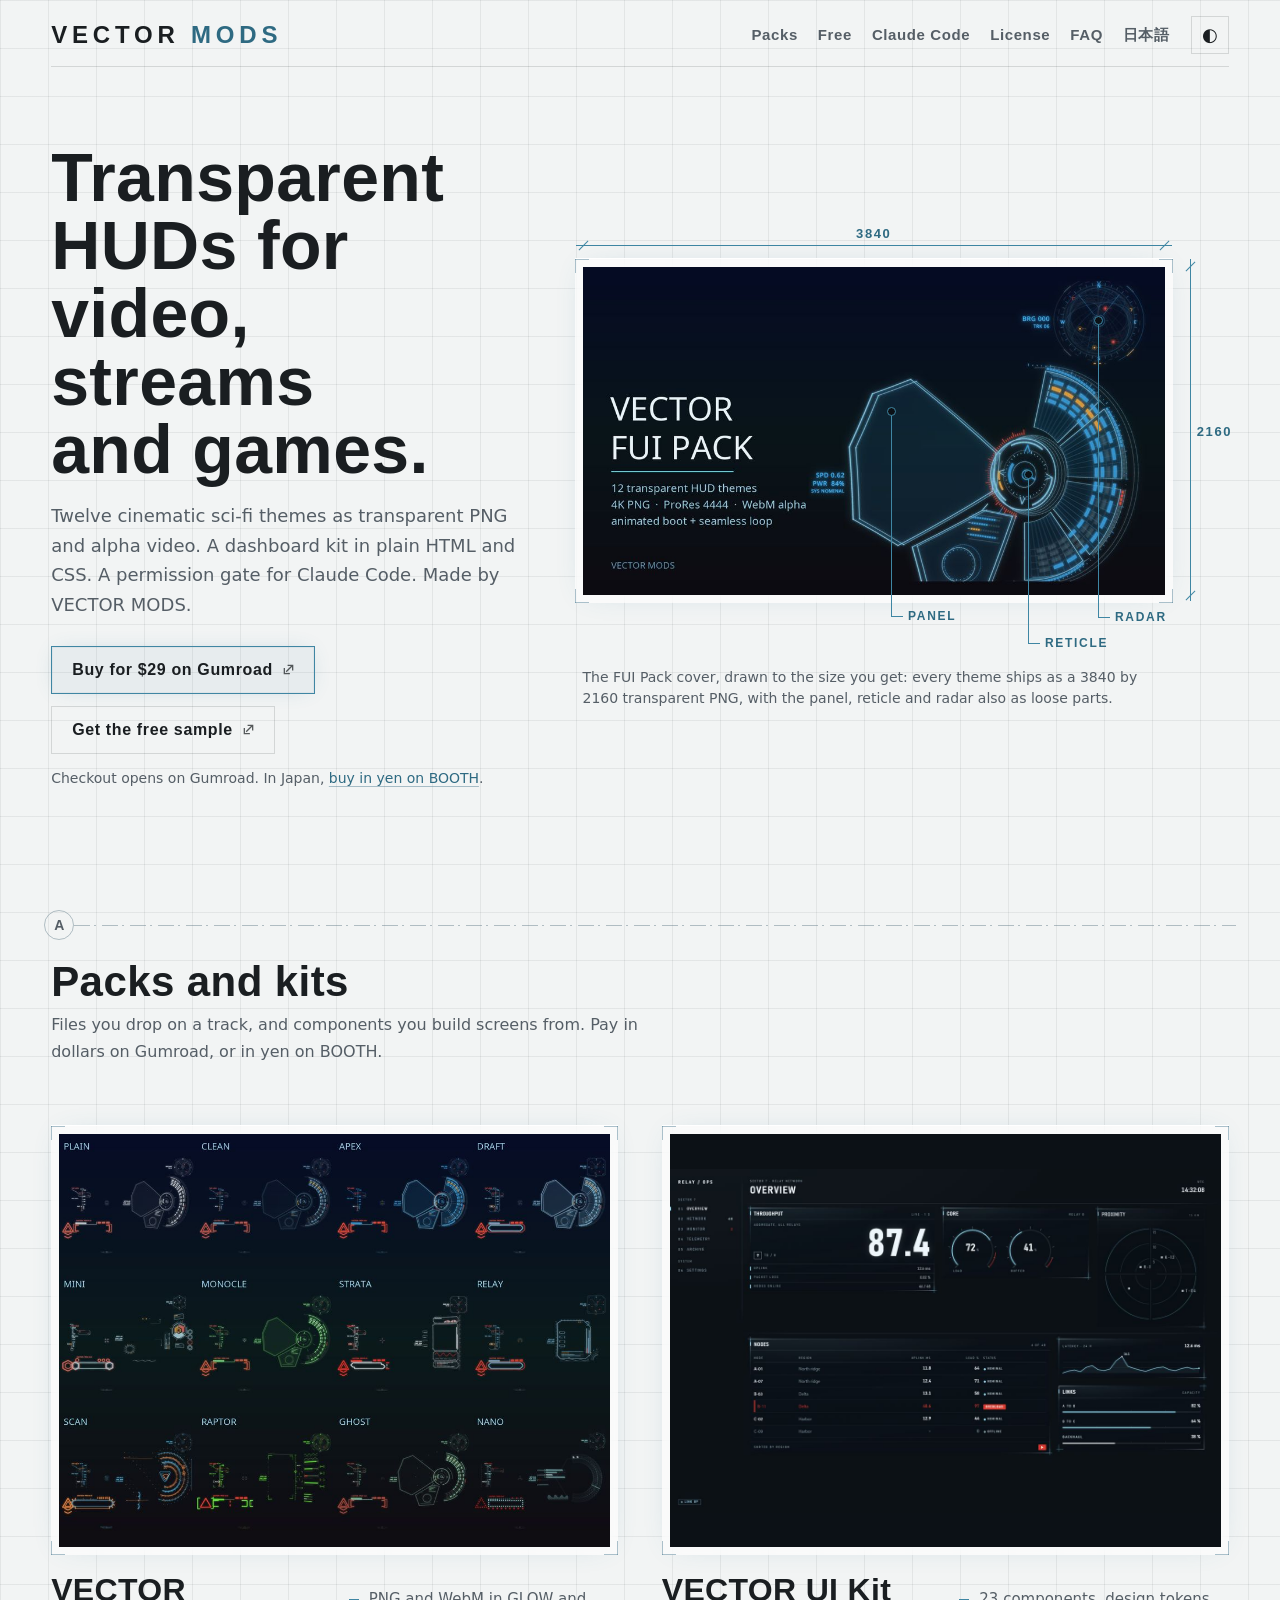
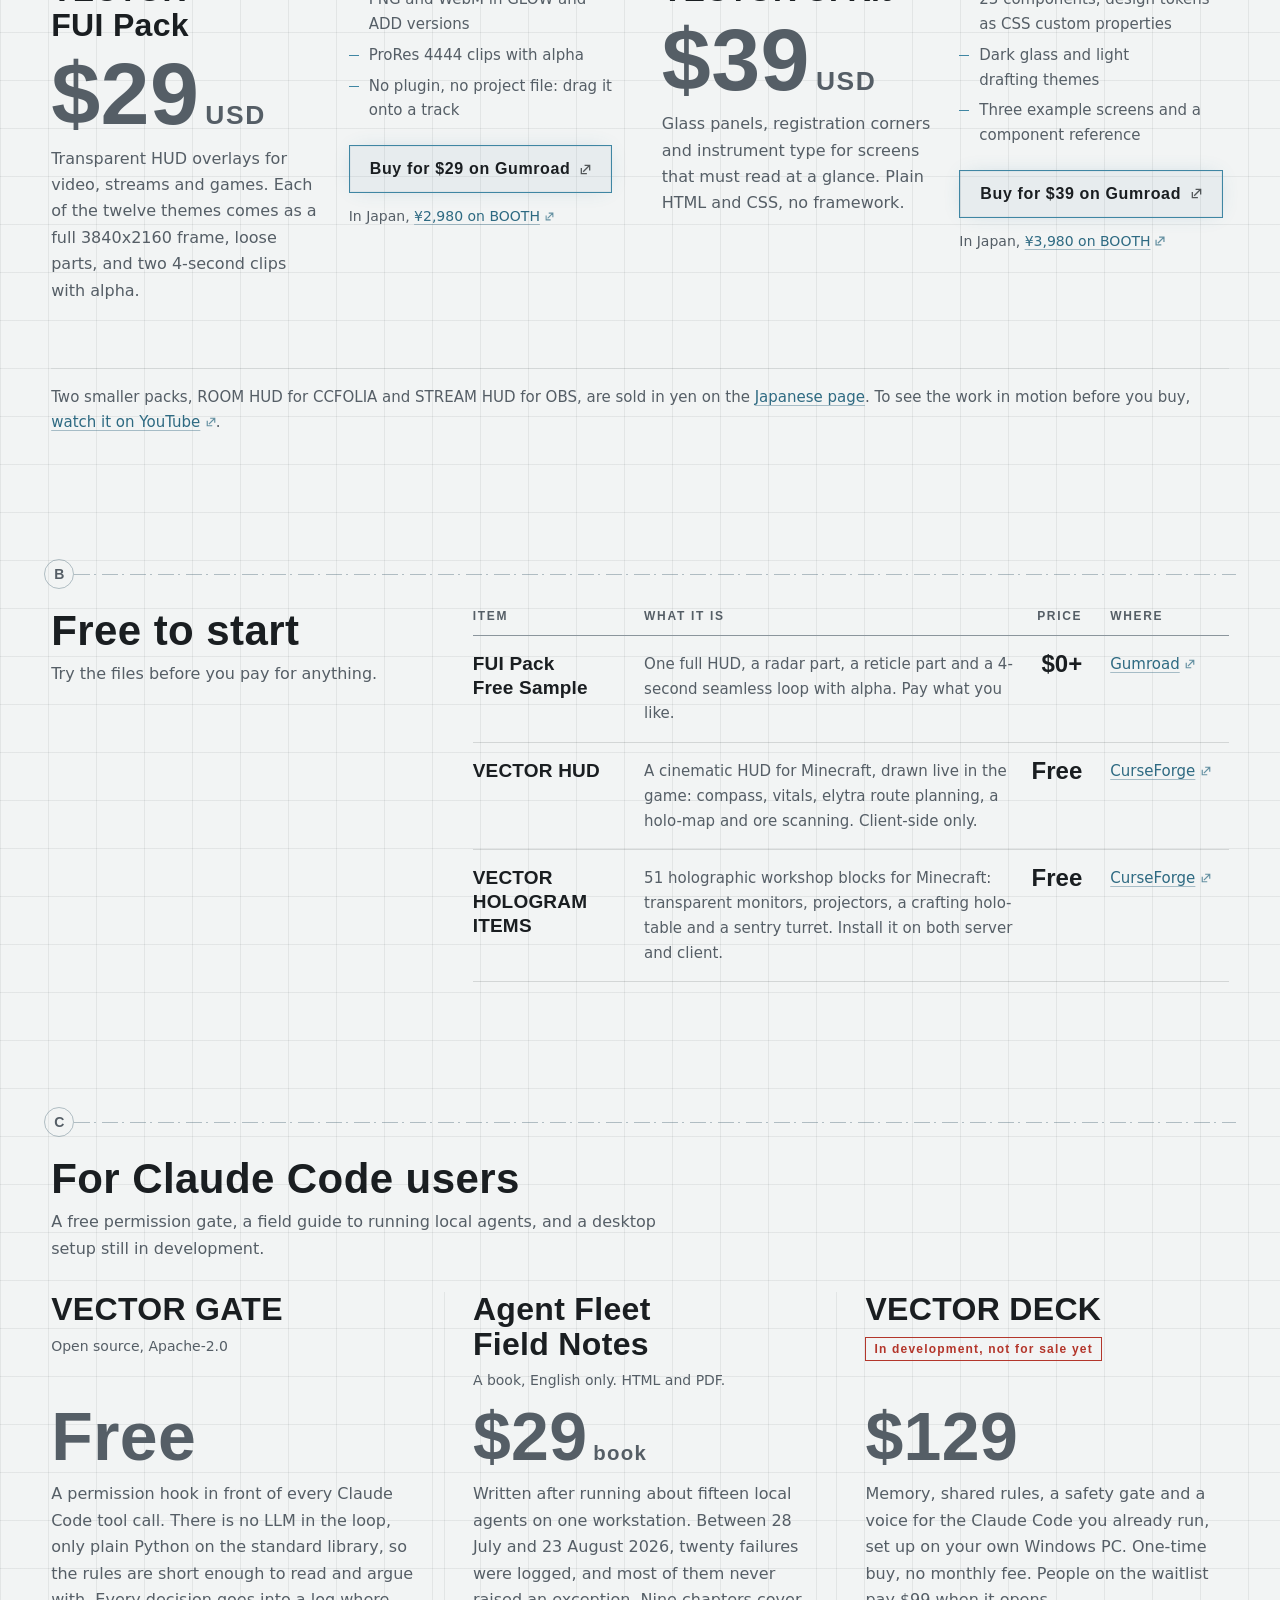
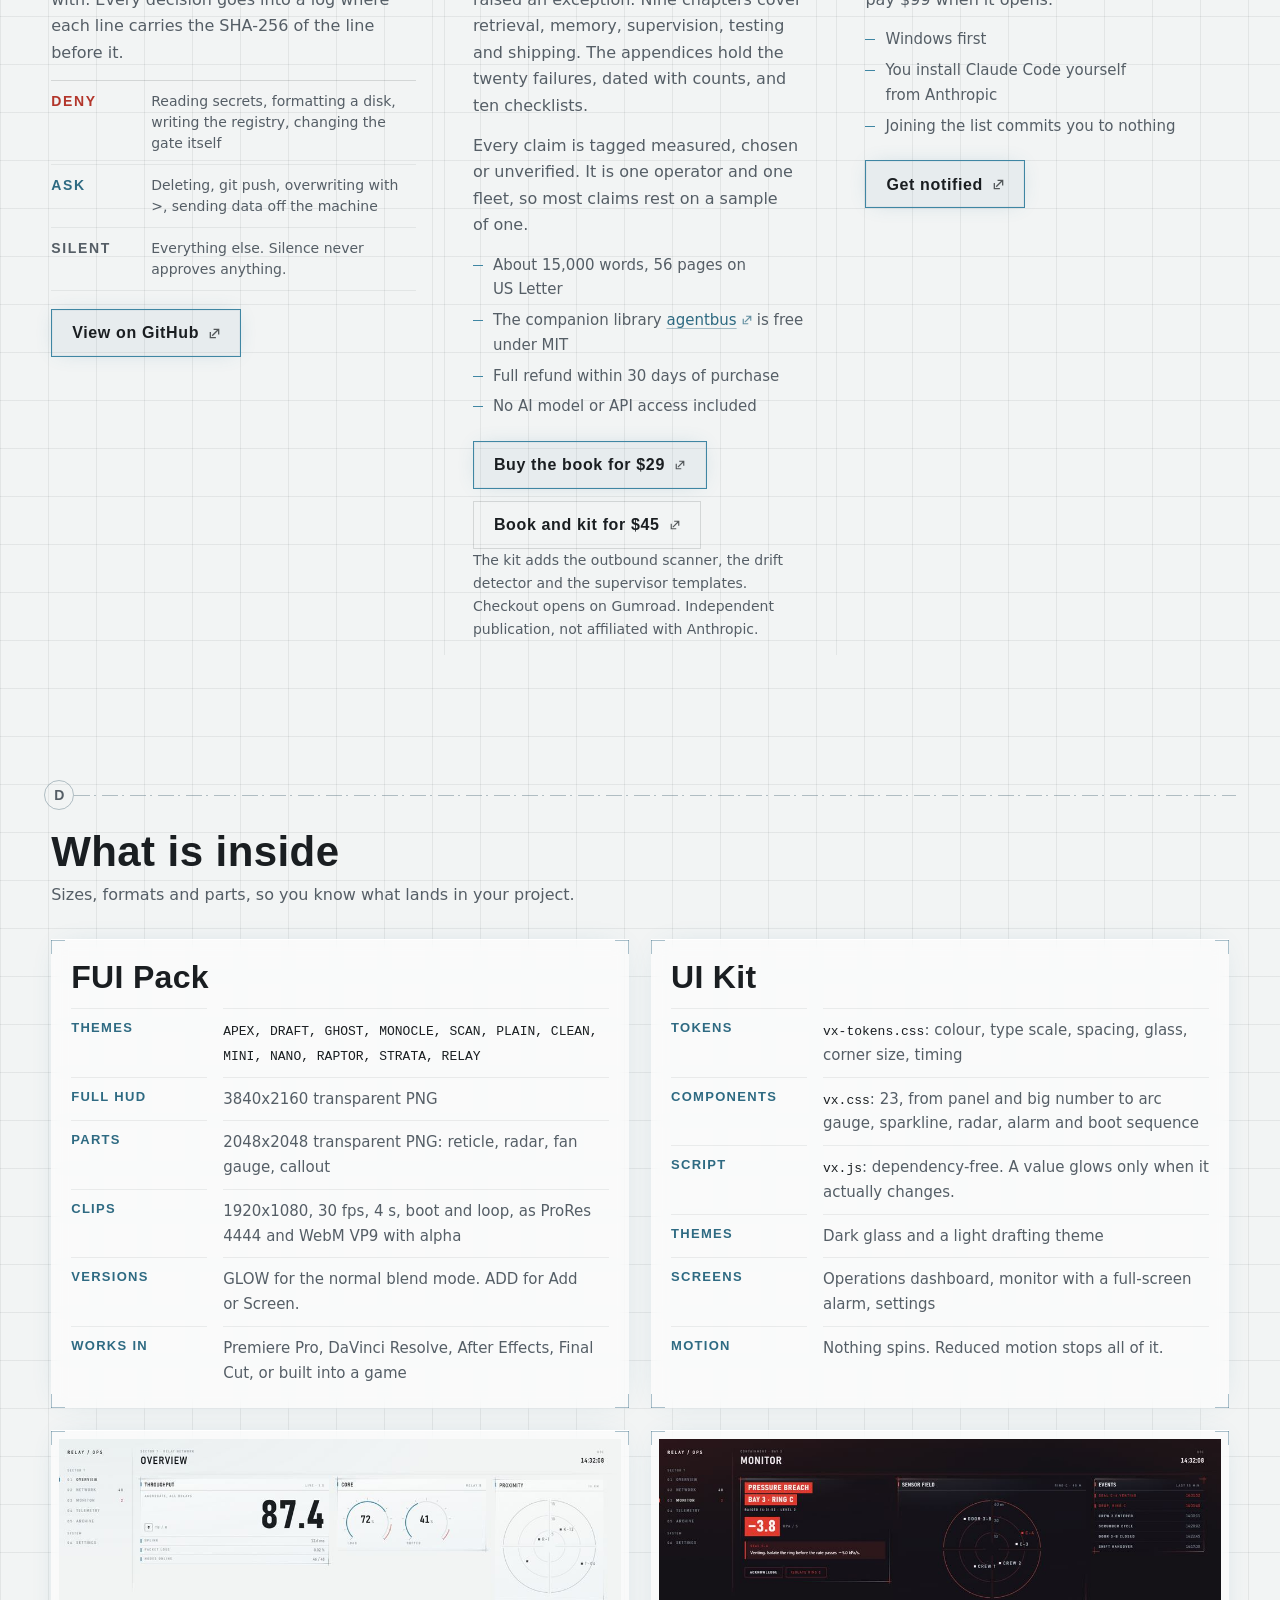
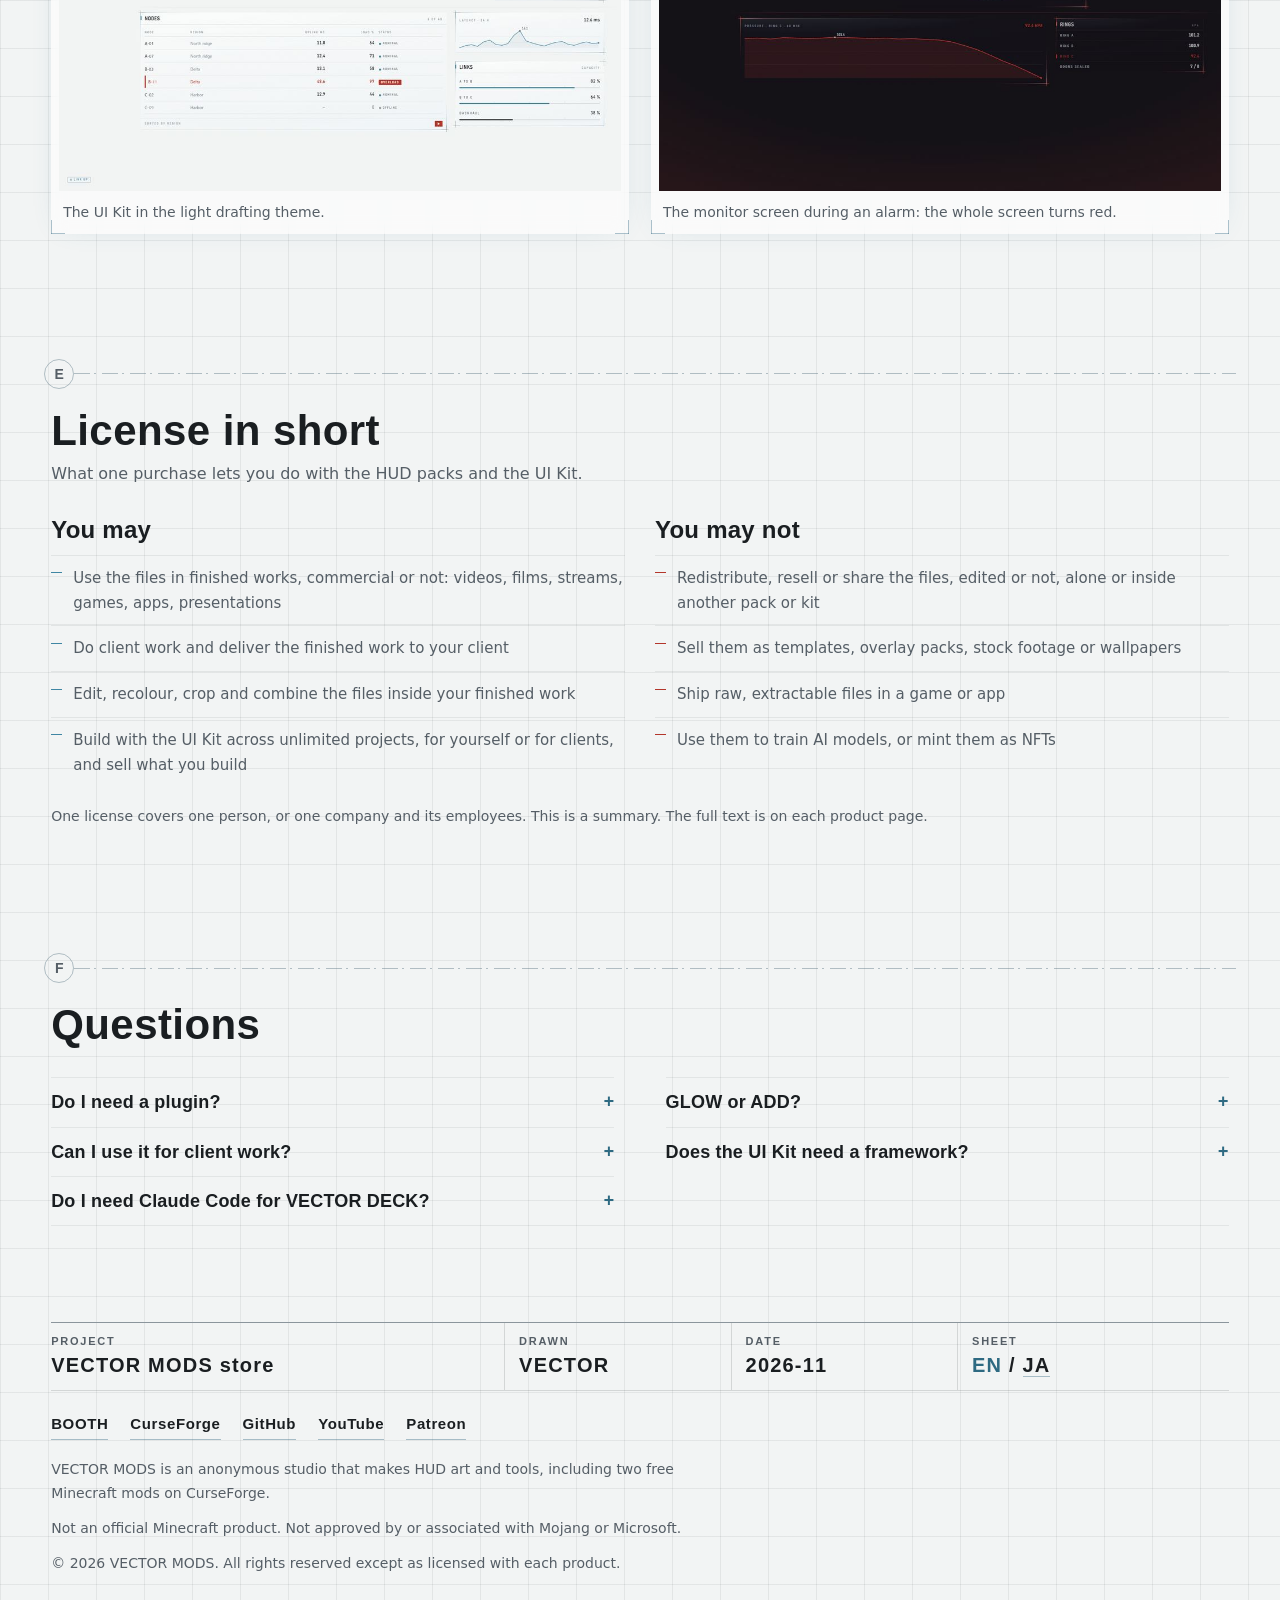
==== commit 70722f3e: "Widen the layout for large screens and refine the copy Two-column product rows, side-by-side heading" ====
--- a/index.html
+++ b/index.html
@@ -171,7 +171,7 @@
   </section>
 
   <section class="sec" id="packs" aria-labelledby="packs-title">
-    <div class="wrap">
+    <div class="wrap packs">
       <div class="ax" aria-hidden="true"><b>A</b></div>
       <div class="sh">
         <h2 class="h2" id="packs-title">Packs and kits</h2>
@@ -183,9 +183,12 @@
           <img src="assets/fui-themes.jpg" width="1000" height="750" alt="The 12 FUI Pack themes side by side: Plain, Clean, Apex, Draft, Mini, Monocle, Strata, Relay, Scan, Raptor, Ghost, Nano" loading="lazy" decoding="async">
         </a>
         <div class="info">
+          <div class="say">
           <h3 class="h3">VECTOR FUI Pack</h3>
           <p class="price">$29<small>USD</small></p>
-          <p>Transparent HUD overlays for video, streams and games. Twelve themes, each with a full 3840x2160 frame, loose parts, and two 4-second animated clips with alpha.</p>
+          <p>Transparent HUD overlays for video, streams and games. Each of the twelve themes comes as a full 3840x2160 frame, loose parts, and two 4-second clips with alpha.</p>
+          </div>
+          <div class="buy">
           <ul class="facts">
             <li>PNG and WebM in GLOW and ADD versions</li>
             <li>ProRes 4444 clips with alpha</li>
@@ -193,6 +196,7 @@
           </ul>
           <div class="cta"><a class="btn pri ext" href="https://tomnexttech.gumroad.com/l/vector-fui-pack" rel="noopener">Buy for $29 on Gumroad</a></div>
           <p class="alt">In Japan, <a class="lnk ext" href="https://vectormods.booth.pm/items/9040927" rel="noopener">¥2,980 on BOOTH</a></p>
+          </div>
         </div>
       </article>
 
@@ -201,9 +205,12 @@
           <img src="assets/uikit-dashboard.jpg" width="1200" height="750" alt="VECTOR UI Kit operations dashboard on dark glass: one large number, two arc gauges, a radar and a table" loading="lazy" decoding="async">
         </a>
         <div class="info">
+          <div class="say">
           <h3 class="h3">VECTOR UI Kit</h3>
           <p class="price">$39<small>USD</small></p>
-          <p>Glass panels, registration corners and instrument type for interfaces that have to read at a glance. Plain HTML/CSS, no framework.</p>
+          <p>Glass panels, registration corners and instrument type for screens that must read at a glance. Plain HTML and CSS, no framework.</p>
+          </div>
+          <div class="buy">
           <ul class="facts">
             <li>23 components, design tokens as CSS custom properties</li>
             <li>Dark glass and light drafting themes</li>
@@ -211,15 +218,16 @@
           </ul>
           <div class="cta"><a class="btn pri ext" href="https://tomnexttech.gumroad.com/l/vector-ui-kit" rel="noopener">Buy for $39 on Gumroad</a></div>
           <p class="alt">In Japan, <a class="lnk ext" href="https://vectormods.booth.pm/items/9081901" rel="noopener">¥3,980 on BOOTH</a></p>
+          </div>
         </div>
       </article>
 
-      <p class="pointer">Two smaller packs, ROOM HUD for CCFOLIA and STREAM HUD for OBS, are sold in yen on the <a class="lnk" href="ja/" hreflang="ja">Japanese page</a>. To see the work move first, <a class="lnk ext" href="https://youtu.be/TIPVX3ZOXBI" rel="noopener">watch VECTOR MODS on YouTube</a>, no sign-up needed.</p>
+      <p class="pointer">Two smaller packs, ROOM HUD for CCFOLIA and STREAM HUD for OBS, are sold in yen on the <a class="lnk" href="ja/" hreflang="ja">Japanese page</a>. To see the work in motion before you buy, <a class="lnk ext" href="https://youtu.be/TIPVX3ZOXBI" rel="noopener">watch it on YouTube</a>.</p>
     </div>
   </section>
 
   <section class="sec" id="free" aria-labelledby="free-title">
-    <div class="wrap">
+    <div class="wrap side">
       <div class="ax" aria-hidden="true"><b>B</b></div>
       <div class="sh">
         <h2 class="h2" id="free-title">Free to start</h2>
@@ -238,13 +246,13 @@
           </tr>
           <tr>
             <td class="item">VECTOR HUD</td>
-            <td class="use">A HUD mod for Minecraft.</td>
+            <td class="use">A cinematic HUD for Minecraft, drawn live in the game: compass, vitals, elytra route planning, a holo-map and ore scanning. Client-side only.</td>
             <td class="cost">Free</td>
             <td class="where"><a class="lnk ext" href="https://www.curseforge.com/minecraft/mc-mods/vector-hud" rel="noopener">CurseForge</a></td>
           </tr>
           <tr>
             <td class="item">VECTOR HOLOGRAM ITEMS</td>
-            <td class="use">A Minecraft mod from the same studio.</td>
+            <td class="use">51 holographic workshop blocks for Minecraft: transparent monitors, projectors, a crafting holo-table and a sentry turret. Install it on both server and client.</td>
             <td class="cost">Free</td>
             <td class="where"><a class="lnk ext" href="https://www.curseforge.com/minecraft/mc-mods/vector-items" rel="noopener">CurseForge</a></td>
           </tr>
@@ -254,11 +262,11 @@
   </section>
 
   <section class="sec" id="claude-code" aria-labelledby="cc-title">
-    <div class="wrap">
+    <div class="wrap cc">
       <div class="ax" aria-hidden="true"><b>C</b></div>
       <div class="sh">
         <h2 class="h2" id="cc-title">For Claude Code users</h2>
-        <p>A free permission gate, a book about running agents, and a desktop setup that is still being built.</p>
+        <p>A free permission gate, a field guide to running local agents, and a desktop setup still in development.</p>
       </div>
 
       <article class="entry" id="gate">
@@ -268,7 +276,7 @@
         </div>
         <div class="body">
           <p class="price">Free</p>
-          <p>A permission hook that sits in front of every Claude Code tool call. No LLM in the loop: plain Python, standard library only, so the rules are short enough to read and argue with. Every decision is appended to a log where each line carries the SHA-256 of the line before it.</p>
+          <p>A permission hook in front of every Claude Code tool call. There is no LLM in the loop, only plain Python on the standard library, so the rules are short enough to read and argue with. Every decision goes into a log where each line carries the SHA-256 of the line before it.</p>
           <div class="three">
             <div class="d"><b>Deny</b><span>Reading secrets, formatting a disk, writing the registry, changing the gate itself</span></div>
             <div class="a"><b>Ask</b><span>Deleting, git push, overwriting with &gt;, sending data off the machine</span></div>
@@ -443,7 +451,7 @@
       <a href="https://youtu.be/TIPVX3ZOXBI" rel="noopener">YouTube</a>
       <a href="https://www.patreon.com/VECTORMODS" rel="noopener">Patreon</a>
     </div>
-    <p>VECTOR MODS is an anonymous studio that makes HUD art and tools. It also makes the VECTOR HUD mod for Minecraft (free on CurseForge).</p>
+    <p>VECTOR MODS is an anonymous studio that makes HUD art and tools, including two free Minecraft mods on CurseForge.</p>
     <p>Not an official Minecraft product. Not approved by or associated with Mojang or Microsoft.</p>
     <p>© 2026 VECTOR MODS. All rights reserved except as licensed with each product.</p>
   </div>
--- a/assets/site.css
+++ b/assets/site.css
@@ -17,7 +17,7 @@
   --f-body:"DIN Alternate","Bahnschrift","Segoe UI",system-ui,-apple-system,"Helvetica Neue",Arial,sans-serif;
   --f-ja:"Hiragino Sans","Yu Gothic UI","Yu Gothic","Meiryo","Noto Sans JP",sans-serif;
   --f-mono:ui-monospace,"SF Mono","Cascadia Mono",Consolas,monospace;
-  --gutter:clamp(16px,4vw,40px);
+  --gutter:clamp(16px,4vw,64px);
   --ease:cubic-bezier(.2,.7,.2,1);
   --ext:url("data:image/svg+xml,%3Csvg xmlns='http://www.w3.org/2000/svg' viewBox='0 0 12 12'%3E%3Cpath d='M5 1.5h5.5V7M10.5 1.5 3.5 8.5M1.5 4.5v6h6' fill='none' stroke='%23000' stroke-width='1.4'/%3E%3C/svg%3E");
 }
@@ -61,7 +61,7 @@
 html:lang(ja) body{font-family:var(--f-ja);line-height:1.8}
 img{display:block;max-width:100%;height:auto}
 a{color:inherit}
-.wrap{width:100%;max-width:1180px;margin:0 auto;padding:0 var(--gutter)}
+.wrap{width:100%;max-width:1560px;margin:0 auto;padding:0 var(--gutter)}
 .mono{font-family:var(--f-mono)}
 .skip{position:absolute;left:-9999px;top:8px;padding:10px 14px;background:var(--paper);border:1px solid var(--cy);z-index:10}
 .skip:focus{left:var(--gutter)}
@@ -228,7 +228,10 @@
 .sched .item:lang(ja){font-family:var(--f-ja);font-size:16px;line-height:1.5}
 .sched td.cost{color:var(--ink);font:600 24px/1 var(--f-label);white-space:nowrap;text-align:right;padding-right:0}
 .sched th.cost{text-align:right;padding-right:0}
-.sched .where{white-space:nowrap;padding-left:28px}
+.sched .where,.sched th.cost + th{white-space:nowrap;padding-left:28px}
+h2,h3,.sched .item{text-wrap:balance}
+p,li,dd{text-wrap:pretty}
+:lang(ja):is(h1,h2,h3,li,.sched .item){word-break:auto-phrase}
 @media(max-width:720px){
   .sched thead{position:absolute;width:1px;height:1px;overflow:hidden;clip:rect(0 0 0 0)}
   .sched,.sched tbody{display:block}
@@ -292,6 +295,35 @@
 .faq details[open] summary::after{content:"\2212"}
 .faq details p{margin:10px 0 0;color:var(--ink-2);font-size:15px}
 
+/* wide screens: lay the sheet out across the width instead of stacking it */
+@media(min-width:1280px){
+  .packs{--cg:clamp(36px,3.4vw,64px);display:grid;grid-template-columns:repeat(2,minmax(0,1fr));column-gap:var(--cg);align-items:start}
+  .packs > :not(.prod){grid-column:1/-1}
+  .packs > .prod,.packs > .prod.flip{grid-template-columns:minmax(0,1fr);align-items:start;gap:18px}
+  .packs > .prod.flip .media{order:0}
+  .packs > .prod + .prod{border-top:0}
+  .packs > .prod .media img{aspect-ratio:4/3;object-fit:contain}
+  .packs .prod .info{display:grid;grid-template-columns:minmax(0,1fr) minmax(0,1fr);column-gap:28px;align-items:start}
+  .packs .prod .buy{padding-top:14px}
+  .packs .pair{column-gap:var(--cg)}
+  .packs .pair > article{display:grid;grid-template-columns:minmax(0,1fr) minmax(0,1fr);column-gap:24px;align-items:start}
+  .packs .pair .media{margin-bottom:0}
+  .side{display:grid;grid-template-columns:minmax(0,4fr) minmax(0,8fr);column-gap:clamp(36px,3.4vw,64px);align-items:start}
+  .side > .ax{grid-column:1/-1}
+  .cc{display:grid;grid-template-columns:repeat(3,minmax(0,1fr));align-items:start}
+  .cc > .ax,.cc > .sh{grid-column:1/-1}
+  .cc > .entry{grid-template-columns:minmax(0,1fr);grid-row:span 2;grid-template-rows:subgrid;gap:0;padding:0 clamp(22px,2.2vw,40px);border-top:0;align-self:stretch}
+  .cc > .entry > div:first-child{padding-bottom:14px}
+  .cc > .entry:first-of-type{padding-left:0}
+  .cc > .entry:last-of-type{padding-right:0}
+  .cc > .entry + .entry{border-left:1px solid var(--hair-2)}
+  .cc .three{grid-template-columns:minmax(0,1fr);max-width:none}
+  .cc .three div{display:grid;grid-template-columns:5.5em minmax(0,1fr);gap:12px;align-items:baseline;padding:10px 0;border-bottom:1px solid var(--hair-2)}
+  .cc .three span{margin-top:0}
+  .faq{max-width:none;display:grid;grid-template-columns:repeat(2,minmax(0,1fr));column-gap:clamp(32px,4vw,64px);align-items:start;border-bottom:1px solid var(--hair-2)}
+  .faq details:last-of-type{border-bottom:0}
+}
+
 /* footer as a title block */
 .tb{margin-top:clamp(24px,4vw,48px);padding:0 0 46px;color:var(--ink-2);font-size:14px}
 .tb-grid{display:grid;grid-template-columns:repeat(2,minmax(0,1fr));border-top:1px solid var(--ink-3)}
